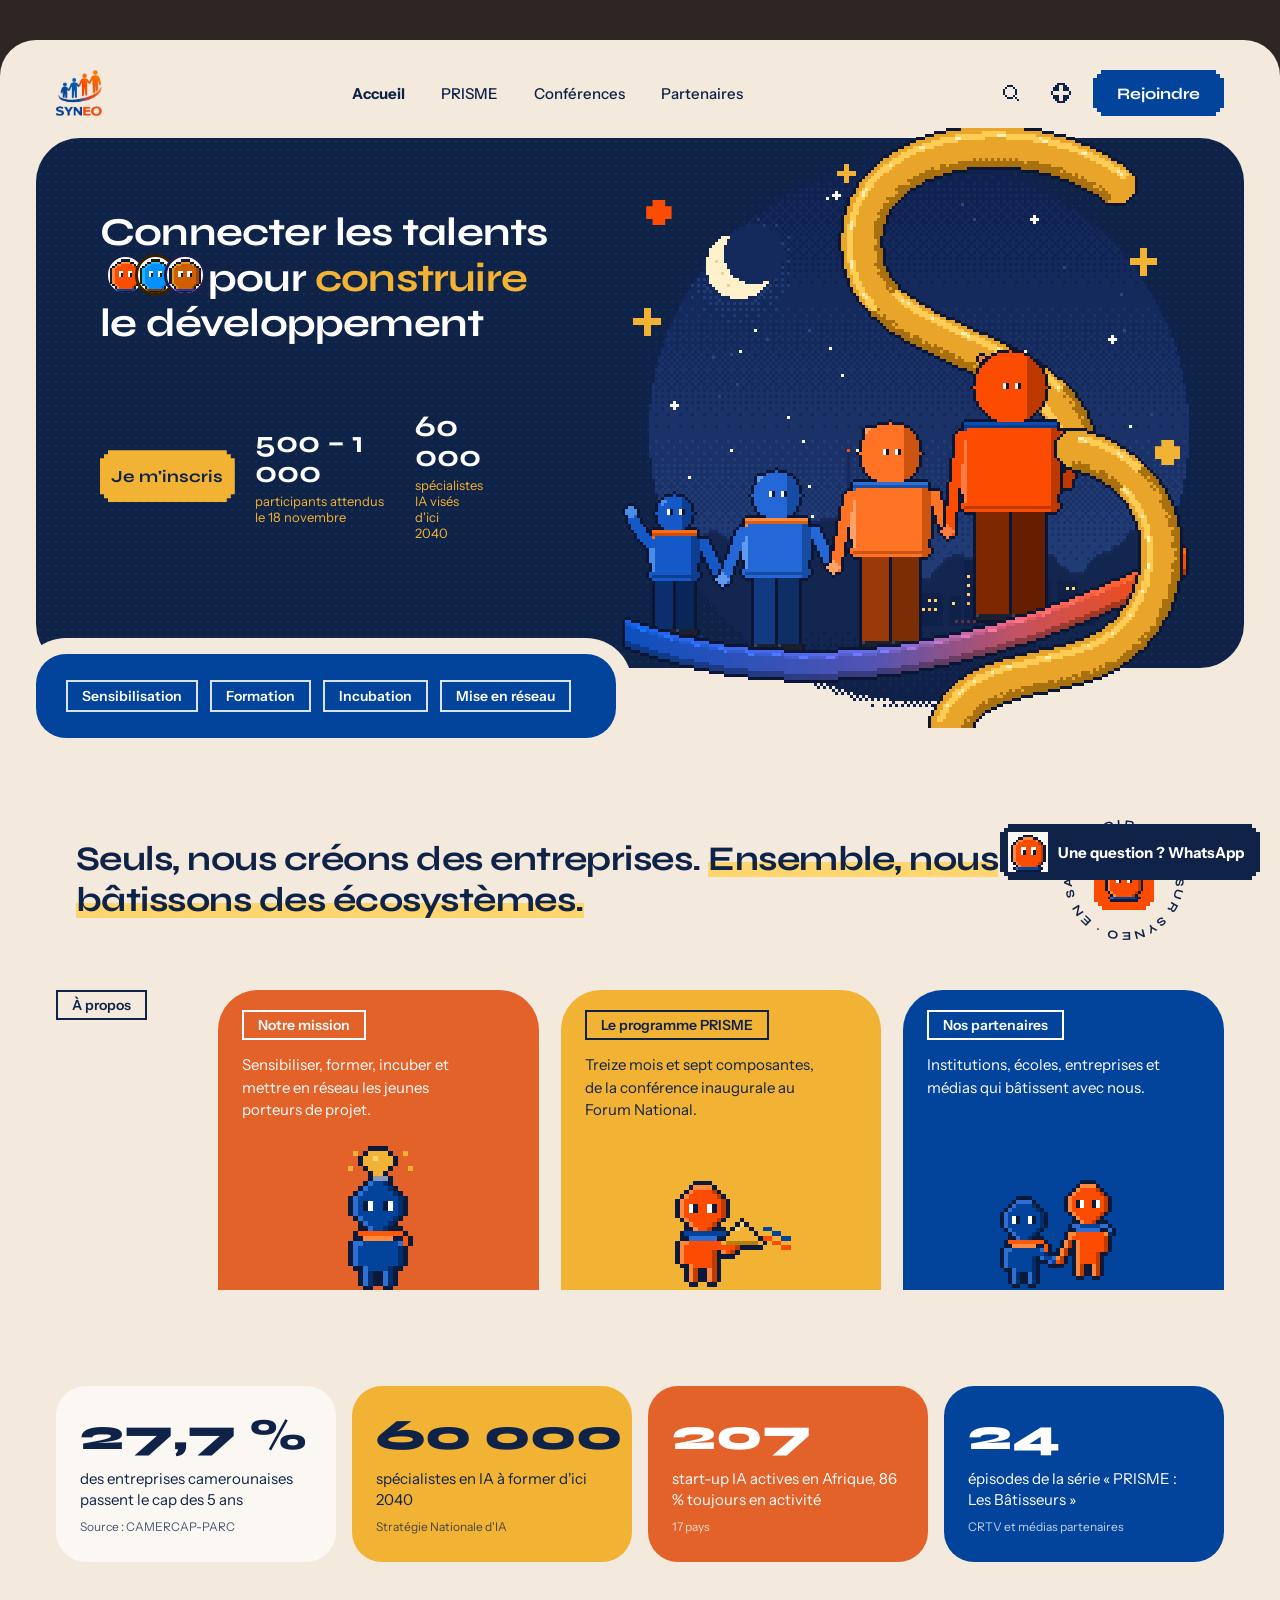
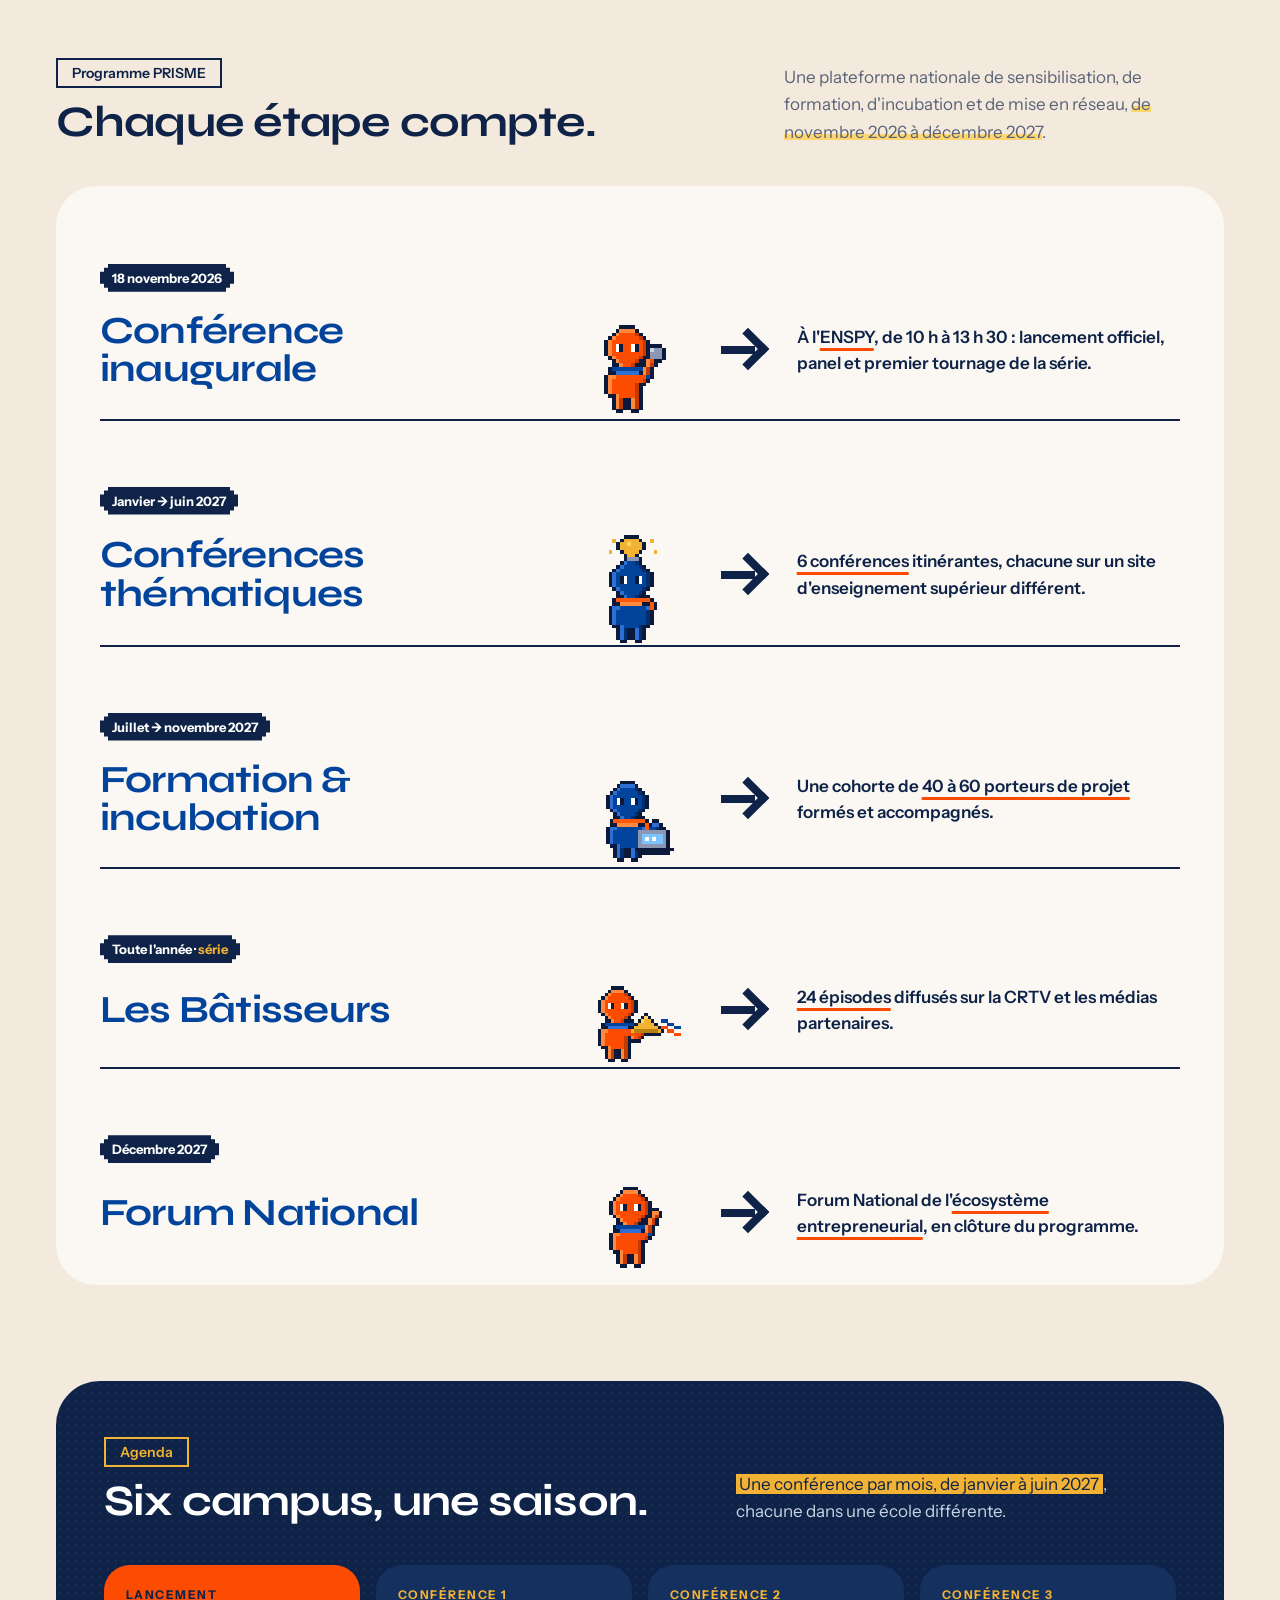
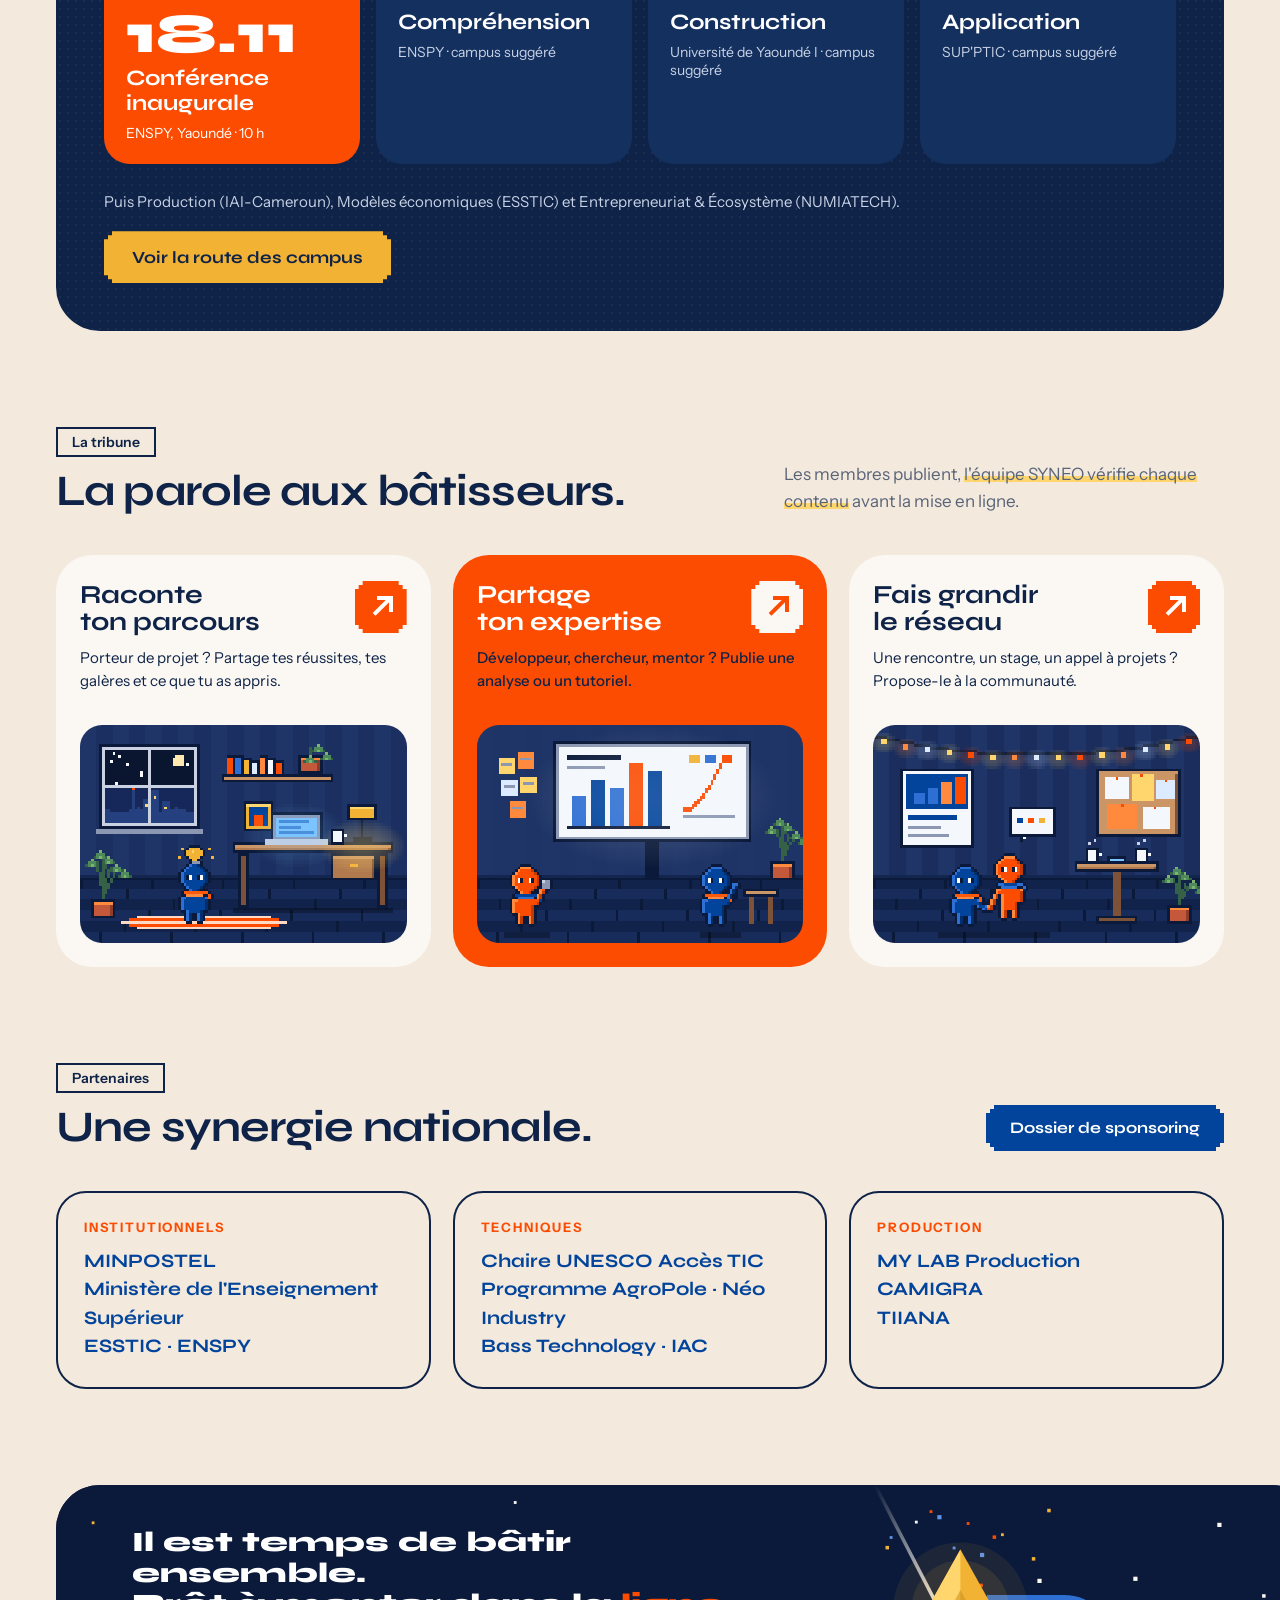
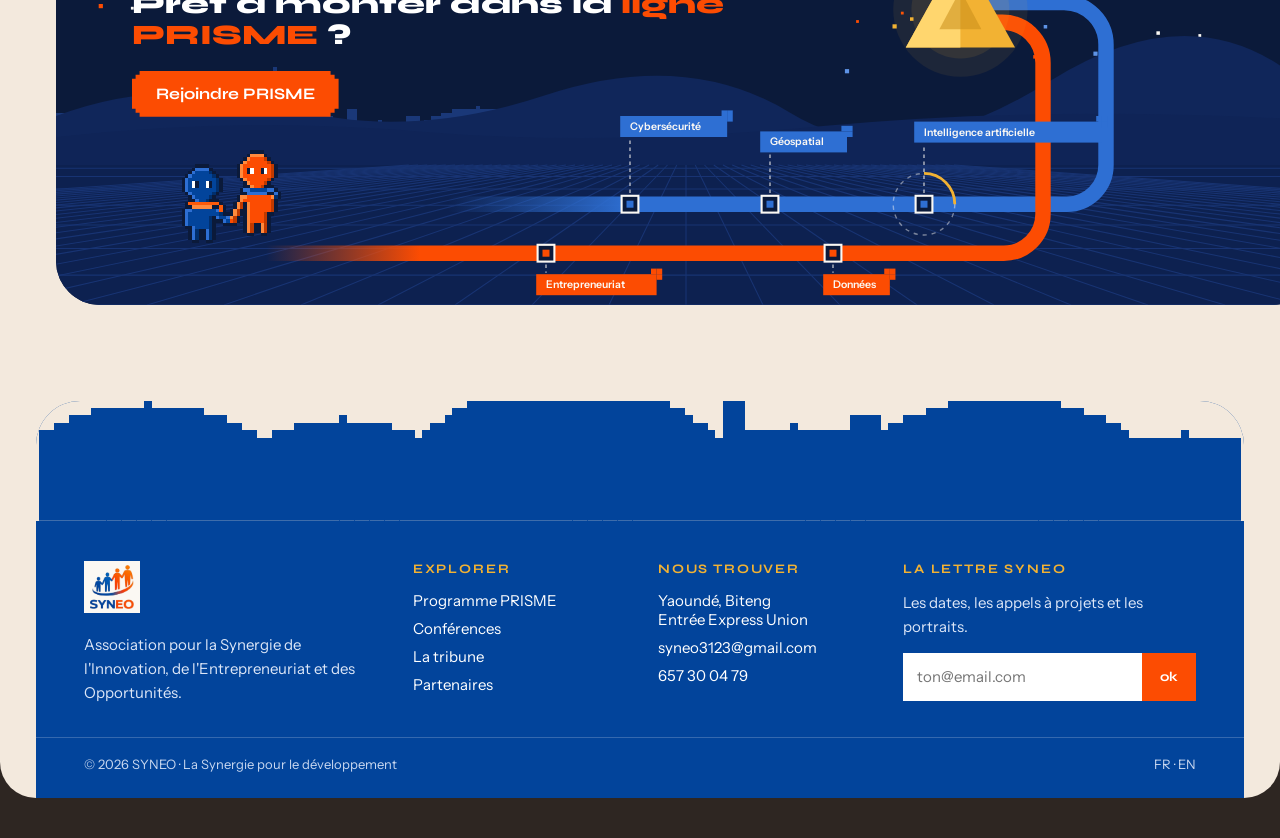
==== docs/design/maquette-accueil-v2.html @ a89114e4 "feat(design): maquette complète de l'accueil v2 (pixel art, blocs arrondis) Haut de page pixel animé" ====
<!doctype html>
<html lang="fr">
<head>
<meta charset="utf-8">
<meta name="viewport" content="width=device-width, initial-scale=1">
<title>SYNEO — Connecter les talents, construire le développement</title>
<link rel="icon" href="../../assets/img/mascotte/avatar.svg">
<link rel="stylesheet" href="https://fonts.googleapis.com/css2?family=Syne:wght@600;700;800&amp;family=Instrument+Sans:wght@400;500;600;700&amp;display=swap">
<style>
:root{--bg:#F3E9DD;--nuit:#0E2347;--bleu:#02449B;--orange:#FC4C02;--or:#F2B233;--creme:#FBF8F3;--gris:#5A6478;
  --px:polygon(0 8px,4px 8px,4px 4px,8px 4px,8px 0,calc(100% - 8px) 0,calc(100% - 8px) 4px,calc(100% - 4px) 4px,calc(100% - 4px) 8px,100% 8px,100% calc(100% - 8px),calc(100% - 4px) calc(100% - 8px),calc(100% - 4px) calc(100% - 4px),calc(100% - 8px) calc(100% - 4px),calc(100% - 8px) 100%,8px 100%,8px calc(100% - 4px),4px calc(100% - 4px),4px calc(100% - 8px),0 calc(100% - 8px))}
*{box-sizing:border-box}
body{margin:0;background:#2E2622;font-family:'Instrument Sans',system-ui,sans-serif;color:var(--nuit)}
img.px{image-rendering:pixelated;display:block}
.page{max-width:1360px;margin:40px auto;background:var(--bg);border-radius:36px;padding:26px 36px 0;overflow:hidden}
nav{display:flex;align-items:center;justify-content:space-between;padding:4px 20px 22px}
.brand img{height:46px;display:block}
nav ul{display:flex;gap:36px;list-style:none;margin:0;padding:0;font-size:15px;font-weight:500}
nav a{color:var(--nuit);text-decoration:none}
nav a[aria-current]{font-weight:700}
.tools{display:flex;align-items:center;gap:14px}
.ico{width:36px;height:36px;display:flex;align-items:center;justify-content:center;background:transparent;border:0;padding:0}
.btn{display:inline-flex;align-items:center;justify-content:center;gap:10px;white-space:nowrap;height:46px;padding:0 24px;font-family:Syne,sans-serif;font-weight:700;font-size:16px;text-decoration:none;clip-path:var(--px)}
.btn.dark{background:var(--bleu);color:#fff}
.btn.gold{background:var(--or);color:var(--nuit);height:52px;padding:0 28px;font-size:17px}

/* ---------- Haut de page ---------- */
.hero{position:relative;display:grid;grid-template-columns:1fr 1fr;min-height:600px}
.card{position:absolute;inset:0 0 70px 0;background:var(--nuit);border-radius:44px;overflow:hidden}
.card::after{content:"";position:absolute;inset:0;background-image:radial-gradient(rgba(255,255,255,.05) 1px,transparent 1px);background-size:8px 8px}
.copy{position:relative;padding:72px 0 0 64px;color:#fff;z-index:3}
h1{margin:0;font-family:Syne,sans-serif;font-weight:700;font-size:clamp(30px,3.1vw,44px);line-height:1.12;letter-spacing:-.02em}
h1 em{font-style:normal;color:var(--or)}
.chip{display:inline-flex;vertical-align:-.12em;margin:0 .12em}
.chip img{width:1.05em;height:1.05em;margin-right:-.3em;background:var(--creme);border:3px solid var(--nuit);border-radius:50%;image-rendering:pixelated}
.row{display:flex;align-items:center;gap:28px;margin-top:40px;flex-wrap:wrap}
.stat b{display:block;font-family:Syne,sans-serif;font-size:30px;font-weight:700;line-height:1}
.stat span{display:block;font-size:13px;color:var(--or);margin-top:6px;max-width:170px}

/* Scène pixel : 3 couches superposées, personnages animés */
.scene{position:relative;z-index:2;width:636px;max-width:110%;aspect-ratio:636/600;margin:-10px 0 0 -4%}
.scene > .layer,.scene > .group{position:absolute;inset:0;width:100%;height:100%;display:block}
.layer{image-rendering:pixelated}
.group{background:url(../../assets/img/hero-pixel/hp-groupe.png) 0 0/400% 100% no-repeat;image-rendering:pixelated;animation:walk 1.4s steps(4) infinite}
@keyframes walk{to{background-position:133.333% 0}}
.spark{position:absolute;width:4.4%;aspect-ratio:1;animation:blink 1.8s steps(2) infinite}
.spark::before,.spark::after{content:"";position:absolute;background:var(--or)}
.spark::before{left:37.5%;top:0;width:25%;height:100%}
.spark::after{top:37.5%;left:0;height:25%;width:100%}
@keyframes blink{50%{opacity:0;transform:scale(.6)}}
.coin{position:absolute;width:4%;aspect-ratio:1;background:var(--orange);clip-path:polygon(25% 0,75% 0,75% 25%,100% 25%,100% 75%,75% 75%,75% 100%,25% 100%,25% 75%,0 75%,0 25%,25% 25%);animation:bob 2.4s steps(3) infinite}
@keyframes bob{50%{transform:translateY(-10px)}}
.tags{position:absolute;left:0;bottom:0;width:48%;background:var(--bleu);border-radius:30px;padding:26px 30px;display:flex;flex-wrap:wrap;gap:12px;z-index:3;box-shadow:0 0 0 16px var(--bg)}
.tags span{border:2px solid rgba(255,255,255,.85);color:#fff;padding:5px 14px;font-size:14px;font-weight:600}

/* ---------- Mission ---------- */
.mission{display:grid;grid-template-columns:1fr 150px;align-items:center;gap:40px;padding:72px 40px 40px}
.mission h2{margin:0;font-family:Syne,sans-serif;font-weight:700;font-size:clamp(26px,2.7vw,38px);line-height:1.2;letter-spacing:-.015em}
.mission mark{background:linear-gradient(transparent 58%,#FFD66E 58% 92%,transparent 92%);color:inherit}
.badge{position:relative;width:140px;height:140px;display:block}
.badge svg{position:absolute;inset:0;animation:spin 18s linear infinite}
.badge img{position:absolute;inset:40px;width:60px;height:60px;background:var(--orange);padding:8px;clip-path:var(--px)}
@keyframes spin{to{transform:rotate(360deg)}}

/* ---------- Cartes ---------- */
.cards{display:grid;grid-template-columns:140px repeat(3,1fr);gap:22px;padding:0 20px;align-items:start}
.outline{display:inline-block;padding:4px 14px;font-size:14px;font-weight:600;border:2px solid currentColor}
.c{border-radius:40px 40px 0 0;height:210px;padding:20px 24px;position:relative;overflow:hidden;color:#fff;text-decoration:none;display:block}
.c.o{background:#E2622A}.c.g{background:var(--or);color:var(--nuit)}.c.b{background:var(--bleu)}
.c img{position:absolute;left:50%;bottom:-6px;height:150px;transform:translateX(-50%);transition:transform .25s steps(3)}
.c:hover img{transform:translate(-50%,-10px)}

@media (prefers-reduced-motion:reduce){.group,.spark,.coin,.badge svg{animation:none}}
@media (max-width:900px){
  .page{margin:0;border-radius:0;padding:16px 16px 0}
  nav ul,.tools .ico{display:none}
  .hero{grid-template-columns:1fr}
  .card{inset:0}
  .copy{padding:44px 26px 0}
  .scene{width:100%;max-width:100%;margin:10px 0 0}
  .tags{position:relative;width:100%;margin-top:16px;box-shadow:none}
  .mission{grid-template-columns:1fr;padding:48px 8px 24px}
  .cards{grid-template-columns:1fr}
}

/* ======== Sections v2 ======== */
.sec{padding:96px 20px 0}
.sec-head{display:flex;justify-content:space-between;align-items:flex-end;gap:32px;flex-wrap:wrap;margin-bottom:40px}
.sec-head h2{margin:12px 0 0;font-family:Syne,sans-serif;font-weight:700;font-size:clamp(30px,3.4vw,48px);line-height:1.05;letter-spacing:-.02em}
.sec-head p{max-width:440px;color:var(--gris);font-size:17px;line-height:1.6;margin:0}
.hl{background:linear-gradient(transparent 58%,#FFD66E 58% 92%,transparent 92%)}

/* Cartes « à propos » remplies */
.c p{position:relative;z-index:1;margin:14px 0 0;font-size:15px;line-height:1.5;max-width:240px}
.c{height:auto;min-height:300px;padding-bottom:150px}

/* Programme : liste dans un bloc blanc arrondi */
.prog-box{background:var(--creme);border-radius:40px;padding:12px 44px}
.row{position:relative;display:grid;grid-template-columns:minmax(0,1.15fr) 140px 56px minmax(0,1fr);align-items:center;gap:20px;padding:26px 0 30px;border-bottom:2px solid var(--nuit);text-decoration:none;color:inherit}
.row:last-child{border-bottom:0}
.row .tagp{grid-column:1/-1;justify-self:start;background:var(--nuit);color:#fff;font-size:13px;font-weight:700;padding:6px 12px;clip-path:var(--px)}
.row .tagp em{font-style:normal;color:var(--or)}
.row h3{margin:0;font-family:Syne,sans-serif;font-weight:700;font-size:clamp(26px,3vw,42px);line-height:1;letter-spacing:-.02em;color:var(--bleu)}
.row .mas{justify-self:center;align-self:end;margin-bottom:-32px;height:100px}
.arw{width:48px;height:40px;position:relative;transition:transform .2s steps(2)}
.arw::before{content:"";position:absolute;left:0;top:16px;width:34px;height:8px;background:var(--nuit)}
.arw::after{content:"";position:absolute;right:6px;top:4px;width:22px;height:22px;border-top:8px solid var(--nuit);border-right:8px solid var(--nuit);transform:rotate(45deg)}
.row:hover .arw{transform:translateX(8px)}
.row .desc{margin:0;font-weight:600;font-size:17px;line-height:1.55}
.row .desc u{text-decoration-color:var(--orange);text-decoration-thickness:3px;text-underline-offset:5px}

/* Agenda : bloc nuit arrondi, tuiles dates */
.agenda{background:var(--nuit);border-radius:44px;padding:56px 48px 48px;color:#fff;position:relative;overflow:hidden}
.agenda::after{content:"";position:absolute;inset:0;background-image:radial-gradient(rgba(255,255,255,.05) 1px,transparent 1px);background-size:8px 8px;pointer-events:none}
.agenda .sec-head p{color:#C9D3E6}
.agenda .hl{background:var(--or);color:var(--nuit);padding:0 .2em;-webkit-box-decoration-break:clone;box-decoration-break:clone}
.tiles{display:grid;grid-template-columns:repeat(4,minmax(0,1fr));gap:16px;position:relative;z-index:1}
.tile{background:#14305F;border-radius:26px;padding:22px;display:flex;flex-direction:column;gap:8px;text-decoration:none;color:#fff;transition:transform .2s steps(2)}
.tile:hover{transform:translateY(-6px)}
.tile.hot{background:var(--orange)}
.tile small{font-size:12px;font-weight:700;letter-spacing:.12em;text-transform:uppercase;color:var(--or)}
.tile.hot small{color:var(--nuit)}
.tile b{font-family:Syne,sans-serif;font-size:22px;line-height:1.15}
.tile span{font-size:14px;color:#C9D3E6}
.tile.hot span{color:#fff}
.tile .big{font-family:Syne,sans-serif;font-weight:800;font-size:56px;line-height:.85}
.agenda .more{position:relative;z-index:1;margin-top:28px;display:flex;justify-content:space-between;align-items:center;gap:20px;flex-wrap:wrap}
.agenda .more p{margin:0;color:#C9D3E6;font-size:15px}

/* Tribune */
.trib{display:grid;grid-template-columns:repeat(3,minmax(0,1fr));gap:22px}
.tc{border-radius:36px;padding:26px 24px 24px;display:flex;flex-direction:column;gap:12px;text-decoration:none;color:var(--nuit);background:var(--creme);transition:transform .2s steps(2)}
.tc:hover{transform:translateY(-6px)}
.tc.hot{background:var(--orange);color:#fff}
.tc .top{display:flex;justify-content:space-between;align-items:flex-start;gap:12px}
.tc h3{margin:0;font-family:Syne,sans-serif;font-weight:700;font-size:26px;line-height:1.05}
.tc p{margin:0;font-size:15px;line-height:1.5;min-height:66px}
.tc.hot p{color:var(--nuit);font-weight:500}
.go{flex-shrink:0;width:52px;height:52px;background:var(--orange);clip-path:var(--px);position:relative}
.tc.hot .go{background:var(--creme)}
.go::before{content:"";position:absolute;left:16px;top:24px;width:21px;height:4px;background:#fff;transform:rotate(-45deg)}
.go::after{content:"";position:absolute;left:22px;top:15px;width:12px;height:12px;border-top:4px solid #fff;border-right:4px solid #fff}
.tc.hot .go::before{background:var(--orange)}.tc.hot .go::after{border-color:var(--orange)}
.tc img{width:100%;aspect-ratio:3/2;object-fit:cover;border-radius:22px;image-rendering:pixelated}

/* Chiffres */
.stats{display:grid;grid-template-columns:repeat(4,minmax(0,1fr));gap:16px}
.st{border-radius:30px;padding:28px 24px;background:var(--creme)}
.st:nth-child(2){background:var(--or)}.st:nth-child(3){background:#E2622A;color:#fff}.st:nth-child(4){background:var(--bleu);color:#fff}
.st b{display:block;font-family:Syne,sans-serif;font-weight:800;font-size:clamp(34px,3.4vw,50px);line-height:1;white-space:nowrap}
.st span{display:block;margin-top:10px;font-size:15px;line-height:1.45}
.st small{display:block;margin-top:8px;font-size:12px;opacity:.75}

/* Partenaires */
.partners{display:grid;grid-template-columns:repeat(3,minmax(0,1fr));gap:22px}
.pt{border-radius:30px;border:2px solid var(--nuit);padding:26px}
.pt strong{display:block;font-size:13px;letter-spacing:.14em;text-transform:uppercase;color:var(--orange);margin-bottom:12px}
.pt span{display:block;font-family:Syne,sans-serif;font-weight:700;font-size:19px;line-height:1.5;color:var(--bleu)}

/* Ligne PRISME */
.ligne{position:relative;border-radius:44px;overflow:hidden;background:#0B1A3A;aspect-ratio:3/1;min-height:420px}
.ligne-svg{position:absolute;inset:0;width:100%;height:100%}
.ligne .txt{position:absolute;left:6%;top:10%;max-width:640px;color:#fff;z-index:2}
.ligne h2{margin:0 0 20px;font-family:Syne,sans-serif;font-weight:800;font-size:clamp(22px,2.2vw,32px);line-height:1.1}
.ligne h2 em{font-style:normal;color:var(--orange)}
.ligne .btn{background:var(--orange);color:#fff}
.ligne .duo{position:absolute;left:8.3%;bottom:13%;width:12%;z-index:2;image-rendering:pixelated}

/* Pied de page */
.foot{margin-top:96px;background:var(--bleu);color:#fff;border-radius:44px 44px 0 0;position:relative;overflow:hidden}
.foot .sky{display:block;width:100%;height:120px;object-fit:cover;object-position:bottom;background:var(--bg);image-rendering:pixelated}
.foot .cols{display:grid;grid-template-columns:1.4fr 1fr 1fr 1.4fr;gap:36px;padding:40px 48px 32px}
.foot h4{margin:0 0 14px;font-family:Syne,sans-serif;font-size:13px;letter-spacing:.14em;text-transform:uppercase;color:var(--or)}
.foot ul{list-style:none;margin:0;padding:0;display:flex;flex-direction:column;gap:9px;font-size:15px}
.foot a{color:#fff;text-decoration:none}
.foot p{margin:0;color:#DCE6F7;font-size:15px;line-height:1.6}
.nl{display:flex;margin-top:14px}
.nl input{flex:1;min-width:0;height:48px;border:0;padding:0 14px;font:inherit;font-size:15px}
.nl button{height:48px;border:0;background:var(--orange);color:#fff;font-family:Syne,sans-serif;font-weight:700;padding:0 18px;cursor:pointer}
.legal{border-top:1px solid rgba(255,255,255,.2);padding:18px 48px 26px;display:flex;justify-content:space-between;font-size:13px;color:#C9D8F0}
.wa{position:fixed;right:20px;bottom:20px;z-index:30;display:flex;align-items:center;gap:10px;background:var(--nuit);color:#fff;text-decoration:none;font-weight:700;font-size:15px;padding:8px 16px 8px 8px;clip-path:var(--px)}
.wa img{width:40px;height:40px;background:var(--creme);image-rendering:pixelated}

@media (max-width:1000px){
  .tiles,.stats{grid-template-columns:repeat(2,minmax(0,1fr))}
  .row{grid-template-columns:1fr 110px minmax(0,1fr)}.arw{display:none}
  .foot .cols{grid-template-columns:1fr 1fr}
}
@media (max-width:900px){
  .sec{padding:64px 0 0}
  .prog-box{padding:8px 22px}
  .row{grid-template-columns:1fr;gap:10px}.row .mas{display:none}
  .agenda{padding:40px 22px}
  .tiles,.trib,.partners,.stats{grid-template-columns:1fr}
  .ligne{aspect-ratio:auto;min-height:0;display:flex;flex-direction:column}
  .ligne .txt{position:relative;left:auto;top:auto;padding:40px 22px 8px}
  .ligne-svg{position:relative;height:330px;width:990px;max-width:none;align-self:flex-end}
  .ligne .duo{width:100px;left:16px;bottom:22px}
  .foot{border-radius:30px 30px 0 0}
  .foot .cols{grid-template-columns:1fr;padding:32px 22px}
  .legal{padding:16px 22px 80px;flex-direction:column;gap:6px}
  .wa span{display:none}.wa{padding:8px}
}
</style>
</head>
<body>
<div class="page">
  <nav>
    <a class="brand" href="#"><img src="../../assets/img/logo-syneo-transparent.png" alt="SYNEO"></a>
    <ul><li><a href="#" aria-current="page">Accueil</a></li><li><a href="#">PRISME</a></li><li><a href="maquette-conferences.html">Conférences</a></li><li><a href="#">Partenaires</a></li></ul>
    <div class="tools">
      <button class="ico" type="button" aria-label="Rechercher"><svg width="20" height="20" viewBox="0 0 10 10" shape-rendering="crispEdges" aria-hidden="true"><path d="M3 1h3v1h1v1h1v3h-1v1h-1v1h-3v-1h-1v-1h-1v-3h1v-1h1zM3 2v1h-1v3h1v1h3v-1h1v-3h-1v-1z M7 7h1v1h1v1h-1v-1h-1z" fill="#0E2347"/></svg></button>
      <button class="ico" type="button" aria-label="Changer de langue"><svg width="20" height="20" viewBox="0 0 10 10" shape-rendering="crispEdges" aria-hidden="true"><path d="M3 0h4v1h1v1h1v2h1v2h-1v2h-1v1h-1v1h-4v-1h-1v-1h-1v-2h-1v-2h1v-2h1v-1h1z" fill="#0E2347"/><path d="M4 1h2v8h-2zM1 4h8v2h-8z" fill="#F3E9DD"/></svg></button>
      <a class="btn dark" href="#">Rejoindre</a>
    </div>
  </nav>

  <section class="hero">
    <div class="card" aria-hidden="true"></div>
    <div class="copy">
      <h1>Connecter les talents<br><span class="chip" aria-hidden="true"><img src="../../assets/img/mascotte/avatar.svg" alt=""><img src="../../assets/img/mascotte/avatar.svg" alt="" style="filter:hue-rotate(185deg) saturate(1.4)"><img src="../../assets/img/mascotte/avatar.svg" alt="" style="filter:hue-rotate(20deg)"></span> pour <em>construire</em><br>le développement</h1>
      <div class="row">
        <a class="btn gold" href="#">Je m'inscris</a>
        <div class="stat"><b>500 – 1 000</b><span>participants attendus le 18 novembre</span></div>
        <div class="stat"><b>60 000</b><span>spécialistes IA visés d'ici 2040</span></div>
      </div>
    </div>
    <div class="scene" role="img" aria-label="En pixel art, les quatre personnages du logo SYNEO, du plus petit en bleu au plus grand en orange, se tiennent la main sur la courbe du logo ; un grand ruban doré en forme de S s'enroule autour d'eux et le plus petit fait signe de la main">
      <img class="layer" src="../../assets/img/hero-pixel/hp-fond.png" alt="">
      <span class="group"></span>
      <img class="layer" src="../../assets/img/hero-pixel/hp-avant.png" alt="">
      <span class="spark" style="left:8%;top:30%"></span>
      <span class="spark" style="left:86%;top:20%;animation-delay:.6s"></span>
      <span class="spark" style="left:40%;top:6%;animation-delay:1.1s;width:3%"></span>
      <span class="coin" style="left:10%;top:12%"></span>
      <span class="coin" style="left:90%;top:52%;animation-delay:.8s;background:#F2B233"></span>
    </div>
    <div class="tags"><span>Sensibilisation</span><span>Formation</span><span>Incubation</span><span>Mise en réseau</span></div>
  </section>

  <section class="mission">
    <h2>Seuls, nous créons des entreprises. <mark>Ensemble, nous bâtissons des écosystèmes.</mark></h2>
    <a class="badge" href="#" aria-label="En savoir plus sur SYNEO">
      <svg viewBox="0 0 140 140" aria-hidden="true"><defs><path id="circ" d="M 70 70 m -52 0 a 52 52 0 1 1 104 0 a 52 52 0 1 1 -104 0"/></defs>
        <text font-family="Syne" font-size="12" font-weight="700" letter-spacing="2.4" fill="#0E2347"><textPath href="#circ">EN SAVOIR PLUS · SUR SYNEO · EN SAVOIR PLUS ·</textPath></text></svg>
      <img src="../../assets/img/mascotte/avatar.svg" alt="" style="image-rendering:pixelated">
    </a>
  </section>

  <section class="cards">
    <div><span class="outline">À propos</span></div>
    <a class="c o" href="#"><span class="outline">Notre mission</span><p>Sensibiliser, former, incuber et mettre en réseau les jeunes porteurs de projet.</p><img class="px" src="../../assets/img/mascotte/syn-idee.svg" alt=""></a>
    <a class="c g" href="#programme"><span class="outline">Le programme PRISME</span><p>Treize mois et sept composantes, de la conférence inaugurale au Forum National.</p><img class="px" src="../../assets/img/mascotte/neo-prisme.svg" alt="" style="height:120px"></a>
    <a class="c b" href="#partenaires"><span class="outline">Nos partenaires</span><p>Institutions, écoles, entreprises et médias qui bâtissent avec nous.</p><img class="px" src="../../assets/img/mascotte/duo-main-dans-la-main.svg" alt="" style="height:120px"></a>
  </section>

  <!-- Chiffres -->
  <section class="sec">
    <div class="stats">
      <div class="st"><b>27,7 %</b><span>des entreprises camerounaises passent le cap des 5 ans</span><small>Source : CAMERCAP-PARC</small></div>
      <div class="st"><b>60 000</b><span>spécialistes en IA à former d'ici 2040</span><small>Stratégie Nationale d'IA</small></div>
      <div class="st"><b>207</b><span>start-up IA actives en Afrique, 86 % toujours en activité</span><small>17 pays</small></div>
      <div class="st"><b>24</b><span>épisodes de la série « PRISME : Les Bâtisseurs »</span><small>CRTV et médias partenaires</small></div>
    </div>
  </section>

  <!-- Programme PRISME -->
  <section class="sec" id="programme">
    <div class="sec-head">
      <div><span class="outline">Programme PRISME</span><h2>Chaque étape compte.</h2></div>
      <p>Une plateforme nationale de sensibilisation, de formation, d'incubation et de mise en réseau, <span class="hl">de novembre 2026 à décembre 2027</span>.</p>
    </div>
    <div class="prog-box">
      <a class="row" href="#"><span class="tagp">18 novembre 2026</span><h3>Conférence inaugurale</h3><img class="px mas" src="../../assets/img/mascotte/neo-micro.svg" alt=""><span class="arw" aria-hidden="true"></span><p class="desc">À l'<u>ENSPY</u>, de 10 h à 13 h 30 : lancement officiel, panel et premier tournage de la série.</p></a>
      <a class="row" href="maquette-conferences.html"><span class="tagp">Janvier → juin 2027</span><h3>Conférences thématiques</h3><img class="px mas" src="../../assets/img/mascotte/syn-idee.svg" alt="" style="height:112px"><span class="arw" aria-hidden="true"></span><p class="desc"><u>6 conférences</u> itinérantes, chacune sur un site d'enseignement supérieur différent.</p></a>
      <a class="row" href="#"><span class="tagp">Juillet → novembre 2027</span><h3>Formation &amp; incubation</h3><img class="px mas" src="../../assets/img/mascotte/syn-laptop.svg" alt="" style="height:92px"><span class="arw" aria-hidden="true"></span><p class="desc">Une cohorte de <u>40 à 60 porteurs de projet</u> formés et accompagnés.</p></a>
      <a class="row" href="#"><span class="tagp">Toute l'année · <em>série</em></span><h3>Les Bâtisseurs</h3><img class="px mas" src="../../assets/img/mascotte/neo-prisme.svg" alt="" style="height:86px"><span class="arw" aria-hidden="true"></span><p class="desc"><u>24 épisodes</u> diffusés sur la CRTV et les médias partenaires.</p></a>
      <a class="row" href="#"><span class="tagp">Décembre 2027</span><h3>Forum National</h3><img class="px mas" src="../../assets/img/mascotte/neo-salut.svg" alt="" style="height:92px"><span class="arw" aria-hidden="true"></span><p class="desc">Forum National de l'<u>écosystème entrepreneurial</u>, en clôture du programme.</p></a>
    </div>
  </section>

  <!-- Agenda -->
  <section class="sec">
    <div class="agenda">
      <div class="sec-head" style="position:relative;z-index:1">
        <div><span class="outline" style="color:#F2B233">Agenda</span><h2>Six campus, une saison.</h2></div>
        <p><span class="hl">Une conférence par mois, de janvier à juin 2027</span>, chacune dans une école différente.</p>
      </div>
      <div class="tiles">
        <a class="tile hot" href="#"><small>Lancement</small><span class="big">18.11</span><b>Conférence inaugurale</b><span>ENSPY, Yaoundé · 10 h</span></a>
        <a class="tile" href="maquette-conferences.html"><small>Conférence 1</small><b>Compréhension</b><span>ENSPY · campus suggéré</span></a>
        <a class="tile" href="maquette-conferences.html"><small>Conférence 2</small><b>Construction</b><span>Université de Yaoundé I · campus suggéré</span></a>
        <a class="tile" href="maquette-conferences.html"><small>Conférence 3</small><b>Application</b><span>SUP'PTIC · campus suggéré</span></a>
      </div>
      <div class="more"><p>Puis Production (IAI-Cameroun), Modèles économiques (ESSTIC) et Entrepreneuriat &amp; Écosystème (NUMIATECH).</p><a class="btn gold" href="maquette-conferences.html">Voir la route des campus</a></div>
    </div>
  </section>

  <!-- Tribune -->
  <section class="sec" id="tribune">
    <div class="sec-head">
      <div><span class="outline">La tribune</span><h2>La parole aux bâtisseurs.</h2></div>
      <p>Les membres publient, <span class="hl">l'équipe SYNEO vérifie chaque contenu</span> avant la mise en ligne.</p>
    </div>
    <div class="trib">
      <a class="tc" href="#"><div class="top"><h3>Raconte<br>ton parcours</h3><span class="go" aria-hidden="true"></span></div><p>Porteur de projet ? Partage tes réussites, tes galères et ce que tu as appris.</p><img src="../../assets/img/scenes/tribune-parcours.png" alt="Syn dans son bureau, la nuit, avec vue sur Yaoundé"></a>
      <a class="tc hot" href="#"><div class="top"><h3>Partage<br>ton expertise</h3><span class="go" aria-hidden="true"></span></div><p>Développeur, chercheur, mentor ? Publie une analyse ou un tutoriel.</p><img src="../../assets/img/scenes/tribune-expertise.png" alt="Néo présente des graphiques, Syn lève la main"></a>
      <a class="tc" href="#"><div class="top"><h3>Fais grandir<br>le réseau</h3><span class="go" aria-hidden="true"></span></div><p>Une rencontre, un stage, un appel à projets ? Propose-le à la communauté.</p><img src="../../assets/img/scenes/tribune-reseau.png" alt="Syn et Néo dans un espace de rencontre"></a>
    </div>
  </section>

  <!-- Partenaires -->
  <section class="sec" id="partenaires">
    <div class="sec-head">
      <div><span class="outline">Partenaires</span><h2>Une synergie nationale.</h2></div>
      <a class="btn dark" href="#">Dossier de sponsoring</a>
    </div>
    <div class="partners">
      <div class="pt"><strong>Institutionnels</strong><span>MINPOSTEL<br>Ministère de l'Enseignement Supérieur<br>ESSTIC · ENSPY</span></div>
      <div class="pt"><strong>Techniques</strong><span>Chaire UNESCO Accès TIC<br>Programme AgroPole · Néo Industry<br>Bass Technology · IAC</span></div>
      <div class="pt"><strong>Production</strong><span>MY LAB Production<br>CAMIGRA<br>TIIANA</span></div>
    </div>
  </section>

  <!-- Ligne PRISME -->
  <section class="sec">
    <div class="ligne">
      <svg viewBox="0 0 1800 600" preserveAspectRatio="xMidYMid slice" class="ligne-svg" xmlns="http://www.w3.org/2000/svg" role="img" aria-label="La ligne PRISME : le prisme doré sépare la lumière en deux cordes, bleue et orange, dont les stations sont les filières du programme ; Syn et Néo attendent au départ, devant Yaoundé"><rect width="1800" height="400" fill="#0B1A3A"/><rect x="1301" y="53" width="4" height="4" fill="#FC4C02"/><rect x="1127" y="263" width="6" height="6" fill="#5E93E6"/><rect x="1320" y="97" width="6" height="6" fill="#5E93E6"/><rect x="51" y="52" width="4" height="4" fill="#F2B233"/><rect x="107" y="174" width="4" height="4" fill="#FBF8F3"/><rect x="1482" y="238" width="6" height="6" fill="#5E93E6"/><rect x="1660" y="247" width="4" height="4" fill="#FBF8F3"/><rect x="1396" y="243" width="5" height="5" fill="#FC4C02"/><rect x="1195" y="199" width="6" height="6" fill="#F2B233"/><rect x="1416" y="34" width="5" height="5" fill="#F2B233"/><rect x="1394" y="103" width="5" height="5" fill="#F2B233"/><rect x="1191" y="73" width="4" height="4" fill="#5E93E6"/><rect x="1723" y="156" width="5" height="5" fill="#FBF8F3"/><rect x="1768" y="267" width="4" height="4" fill="#FBF8F3"/><rect x="1659" y="54" width="6" height="6" fill="#FBF8F3"/><rect x="61" y="170" width="6" height="6" fill="#FC4C02"/><rect x="1259" y="43" width="6" height="6" fill="#5E93E6"/><rect x="1220" y="189" width="5" height="5" fill="#F2B233"/><rect x="654" y="23" width="4" height="4" fill="#FBF8F3"/><rect x="1248" y="36" width="4" height="4" fill="#FC4C02"/><rect x="1338" y="72" width="5" height="5" fill="#FC4C02"/><rect x="1319" y="141" width="5" height="5" fill="#FC4C02"/><rect x="1143" y="193" width="4" height="4" fill="#FC4C02"/><rect x="1207" y="181" width="4" height="4" fill="#FC4C02"/><rect x="1281" y="88" width="4" height="4" fill="#5E93E6"/><rect x="1304" y="190" width="6" height="6" fill="#FBF8F3"/><rect x="1411" y="200" width="5" height="5" fill="#5E93E6"/><rect x="1227" y="51" width="4" height="4" fill="#FBF8F3"/><rect x="1572" y="209" width="5" height="5" fill="#FBF8F3"/><rect x="1632" y="213" width="4" height="4" fill="#FBF8F3"/><rect x="1185" y="87" width="5" height="5" fill="#F2B233"/><rect x="1350" y="69" width="4" height="4" fill="#F2B233"/><rect x="1402" y="134" width="6" height="6" fill="#FBF8F3"/><rect x="1539" y="131" width="6" height="6" fill="#FBF8F3"/><image href="../../assets/img/mascotte/yaounde-nuit.svg" x="-40" y="250" width="800" height="150" style="image-rendering:pixelated"/><path d="M0 400 L0 330 Q 160 270 330 318 T 700 300 T 1050 326 T 1420 280 T 1800 300 L1800 400 Z" fill="#10265A"/><path d="M0 400 L0 360 Q 260 330 520 352 T 1100 344 T 1800 336 L1800 400 Z" fill="#0F2457"/><rect y="400" width="1800" height="200" fill="#0D2150"/><g stroke="#1D3C82" stroke-width="1.5" opacity=".7"><line x1="504.0" y1="400" x2="-2400" y2="600"/><line x1="517.2" y1="400" x2="-2290" y2="600"/><line x1="530.4" y1="400" x2="-2180" y2="600"/><line x1="543.6" y1="400" x2="-2070" y2="600"/><line x1="556.8" y1="400" x2="-1960" y2="600"/><line x1="570.0" y1="400" x2="-1850" y2="600"/><line x1="583.2" y1="400" x2="-1740" y2="600"/><line x1="596.4" y1="400" x2="-1630" y2="600"/><line x1="609.6" y1="400" x2="-1520" y2="600"/><line x1="622.8" y1="400" x2="-1410" y2="600"/><line x1="636.0" y1="400" x2="-1300" y2="600"/><line x1="649.2" y1="400" x2="-1190" y2="600"/><line x1="662.4" y1="400" x2="-1080" y2="600"/><line x1="675.6" y1="400" x2="-970" y2="600"/><line x1="688.8" y1="400" x2="-860" y2="600"/><line x1="702.0" y1="400" x2="-750" y2="600"/><line x1="715.2" y1="400" x2="-640" y2="600"/><line x1="728.4" y1="400" x2="-530" y2="600"/><line x1="741.6" y1="400" x2="-420" y2="600"/><line x1="754.8" y1="400" x2="-310" y2="600"/><line x1="768.0" y1="400" x2="-200" y2="600"/><line x1="781.2" y1="400" x2="-90" y2="600"/><line x1="794.4" y1="400" x2="20" y2="600"/><line x1="807.6" y1="400" x2="130" y2="600"/><line x1="820.8" y1="400" x2="240" y2="600"/><line x1="834.0" y1="400" x2="350" y2="600"/><line x1="847.2" y1="400" x2="460" y2="600"/><line x1="860.4" y1="400" x2="570" y2="600"/><line x1="873.6" y1="400" x2="680" y2="600"/><line x1="886.8" y1="400" x2="790" y2="600"/><line x1="900.0" y1="400" x2="900" y2="600"/><line x1="913.2" y1="400" x2="1010" y2="600"/><line x1="926.4" y1="400" x2="1120" y2="600"/><line x1="939.6" y1="400" x2="1230" y2="600"/><line x1="952.8" y1="400" x2="1340" y2="600"/><line x1="966.0" y1="400" x2="1450" y2="600"/><line x1="979.2" y1="400" x2="1560" y2="600"/><line x1="992.4" y1="400" x2="1670" y2="600"/><line x1="1005.6" y1="400" x2="1780" y2="600"/><line x1="1018.8" y1="400" x2="1890" y2="600"/><line x1="1032.0" y1="400" x2="2000" y2="600"/><line x1="1045.2" y1="400" x2="2110" y2="600"/><line x1="1058.4" y1="400" x2="2220" y2="600"/><line x1="1071.6" y1="400" x2="2330" y2="600"/><line x1="1084.8" y1="400" x2="2440" y2="600"/><line x1="1098.0" y1="400" x2="2550" y2="600"/><line x1="1111.2" y1="400" x2="2660" y2="600"/><line x1="1124.4" y1="400" x2="2770" y2="600"/><line x1="1137.6" y1="400" x2="2880" y2="600"/><line x1="1150.8" y1="400" x2="2990" y2="600"/><line x1="1164.0" y1="400" x2="3100" y2="600"/><line x1="1177.2" y1="400" x2="3210" y2="600"/><line x1="1190.4" y1="400" x2="3320" y2="600"/><line x1="1203.6" y1="400" x2="3430" y2="600"/><line x1="1216.8" y1="400" x2="3540" y2="600"/><line x1="1230.0" y1="400" x2="3650" y2="600"/><line x1="1243.2" y1="400" x2="3760" y2="600"/><line x1="1256.4" y1="400" x2="3870" y2="600"/><line x1="1269.6" y1="400" x2="3980" y2="600"/><line x1="1282.8" y1="400" x2="4090" y2="600"/><line x1="0" y1="404.7" x2="1800" y2="404.7"/><line x1="0" y1="416.5" x2="1800" y2="416.5"/><line x1="0" y1="434.2" x2="1800" y2="434.2"/><line x1="0" y1="457.4" x2="1800" y2="457.4"/><line x1="0" y1="485.8" x2="1800" y2="485.8"/><line x1="0" y1="519.2" x2="1800" y2="519.2"/><line x1="0" y1="557.3" x2="1800" y2="557.3"/><line x1="0" y1="600.0" x2="1800" y2="600.0"/></g>
    <defs>
      <linearGradient id="fb" gradientUnits="userSpaceOnUse" x1="560" y1="0" x2="820" y2="0"><stop offset="0" stop-color="#2E6FD3" stop-opacity="0"/><stop offset="1" stop-color="#2E6FD3"/></linearGradient>
      <linearGradient id="fo" gradientUnits="userSpaceOnUse" x1="300" y1="0" x2="520" y2="0"><stop offset="0" stop-color="#FC4C02" stop-opacity="0"/><stop offset="1" stop-color="#FC4C02"/></linearGradient>
      <linearGradient id="beam" x1="0" y1="0" x2="1" y2="1"><stop offset="0" stop-color="#FBF8F3" stop-opacity="0"/><stop offset="1" stop-color="#FBF8F3"/></linearGradient>
    </defs>
    <!-- lumière qui entre dans le prisme -->
    <path d="M 1170 0 L 1262 178" stroke="url(#beam)" stroke-width="5" fill="none"/>
    <!-- corde bleue : sort du prisme, descend, file vers la gauche -->
    <path d="M 1330 168 H 1440 A 60 60 0 0 1 1500 228 V 400 A 56 56 0 0 1 1444 456 H 560" stroke="url(#fb)" stroke-width="22" fill="none"/>
    <!-- corde orange : passe par-dessus la bleue -->
    <path d="M 1334 196 H 1352 A 58 58 0 0 1 1410 254 V 470 A 56 56 0 0 1 1354 526 H 300" stroke="url(#fo)" stroke-width="22" fill="none"/>
    <g>
      <circle cx="1292" cy="178" r="96" fill="#F2B233" opacity=".08"/>
      <circle cx="1292" cy="178" r="70" fill="#F2B233" opacity=".1"/>
      <polygon points="1292,92 1214,232 1370,232" fill="#F2B233"/>
      <polygon points="1292,92 1214,232 1292,232" fill="#FFD66E"/>
      <polygon points="1292,150 1262,206 1322,206" fill="#C98E1B" opacity=".55"/>
    </g><circle cx="1240" cy="456" r="44" fill="none" stroke="#FBF8F3" stroke-width="2" stroke-dasharray="6 7" opacity=".45"/><path d="M 1240 412 A 44 44 0 0 1 1284 456" fill="none" stroke="#F2B233" stroke-width="4"/>
    <line x1="1240" y1="440.0" x2="1240" y2="370" stroke="#FBF8F3" stroke-width="2" stroke-dasharray="5 5" opacity=".7"/>
    <rect x="1228.0" y="444.0" width="24" height="24" fill="#0B1A3A" stroke="#FBF8F3" stroke-width="3"/>
    <rect x="1235.0" y="451.0" width="10" height="10" fill="#2E6FD3"/>
    <g transform="translate(1226,338)">
      <rect width="268.0" height="30" fill="#2E6FD3"/>
      <rect x="268.0" y="0" width="8" height="8" fill="#2E6FD3"/>
      <rect x="268.0" y="-8" width="8" height="8" fill="#2E6FD3"/>
      <rect x="260.0" y="-8" width="8" height="8" fill="#2E6FD3"/>
      <text x="14" y="20" fill="#FBF8F3" font-family="Instrument Sans" font-weight="600" font-size="15">Intelligence artificielle</text>
    </g>
    <line x1="1020" y1="440.0" x2="1020" y2="384" stroke="#FBF8F3" stroke-width="2" stroke-dasharray="5 5" opacity=".7"/>
    <rect x="1008.0" y="444.0" width="24" height="24" fill="#0B1A3A" stroke="#FBF8F3" stroke-width="3"/>
    <rect x="1015.0" y="451.0" width="10" height="10" fill="#2E6FD3"/>
    <g transform="translate(1006,352)">
      <rect width="124.0" height="30" fill="#2E6FD3"/>
      <rect x="124.0" y="0" width="8" height="8" fill="#2E6FD3"/>
      <rect x="124.0" y="-8" width="8" height="8" fill="#2E6FD3"/>
      <rect x="116.0" y="-8" width="8" height="8" fill="#2E6FD3"/>
      <text x="14" y="20" fill="#FBF8F3" font-family="Instrument Sans" font-weight="600" font-size="15">Géospatial</text>
    </g>
    <line x1="820" y1="440.0" x2="820" y2="362" stroke="#FBF8F3" stroke-width="2" stroke-dasharray="5 5" opacity=".7"/>
    <rect x="808.0" y="444.0" width="24" height="24" fill="#0B1A3A" stroke="#FBF8F3" stroke-width="3"/>
    <rect x="815.0" y="451.0" width="10" height="10" fill="#2E6FD3"/>
    <g transform="translate(806,330)">
      <rect width="152.8" height="30" fill="#2E6FD3"/>
      <rect x="152.8" y="0" width="8" height="8" fill="#2E6FD3"/>
      <rect x="152.8" y="-8" width="8" height="8" fill="#2E6FD3"/>
      <rect x="144.8" y="-8" width="8" height="8" fill="#2E6FD3"/>
      <text x="14" y="20" fill="#FBF8F3" font-family="Instrument Sans" font-weight="600" font-size="15">Cybersécurité</text>
    </g>
    <line x1="1110" y1="542.0" x2="1110" y2="554" stroke="#FBF8F3" stroke-width="2" stroke-dasharray="5 5" opacity=".7"/>
    <rect x="1098.0" y="514.0" width="24" height="24" fill="#0B1A3A" stroke="#FBF8F3" stroke-width="3"/>
    <rect x="1105.0" y="521.0" width="10" height="10" fill="#FC4C02"/>
    <g transform="translate(1096,556)">
      <rect width="95.2" height="30" fill="#FC4C02"/>
      <rect x="95.2" y="0" width="8" height="8" fill="#FC4C02"/>
      <rect x="95.2" y="-8" width="8" height="8" fill="#FC4C02"/>
      <rect x="87.2" y="-8" width="8" height="8" fill="#FC4C02"/>
      <text x="14" y="20" fill="#FBF8F3" font-family="Instrument Sans" font-weight="600" font-size="15">Données</text>
    </g>
    <line x1="700" y1="542.0" x2="700" y2="554" stroke="#FBF8F3" stroke-width="2" stroke-dasharray="5 5" opacity=".7"/>
    <rect x="688.0" y="514.0" width="24" height="24" fill="#0B1A3A" stroke="#FBF8F3" stroke-width="3"/>
    <rect x="695.0" y="521.0" width="10" height="10" fill="#FC4C02"/>
    <g transform="translate(686,556)">
      <rect width="172.0" height="30" fill="#FC4C02"/>
      <rect x="172.0" y="0" width="8" height="8" fill="#FC4C02"/>
      <rect x="172.0" y="-8" width="8" height="8" fill="#FC4C02"/>
      <rect x="164.0" y="-8" width="8" height="8" fill="#FC4C02"/>
      <text x="14" y="20" fill="#FBF8F3" font-family="Instrument Sans" font-weight="600" font-size="15">Entrepreneuriat</text>
    </g></svg>
      <div class="txt"><h2>Il est temps de bâtir ensemble.<br>Prêt à monter dans la <em>ligne PRISME</em> ?</h2><a class="btn" href="#">Rejoindre PRISME</a></div>
      <img class="duo" src="../../assets/img/mascotte/duo-main-dans-la-main.svg" alt="">
    </div>
  </section>

  <footer class="foot">
    <img class="sky" src="../../assets/img/mascotte/yaounde-bleu.svg" alt="">
    <div class="cols">
      <div><img src="../../assets/img/logo-syneo-transparent.png" alt="SYNEO" style="height:52px;background:var(--creme);padding:4px 6px"><p style="margin-top:16px">Association pour la Synergie de l'Innovation, de l'Entrepreneuriat et des Opportunités.</p></div>
      <div><h4>Explorer</h4><ul><li><a href="#programme">Programme PRISME</a></li><li><a href="maquette-conferences.html">Conférences</a></li><li><a href="#tribune">La tribune</a></li><li><a href="#partenaires">Partenaires</a></li></ul></div>
      <div><h4>Nous trouver</h4><ul><li>Yaoundé, Biteng<br>Entrée Express Union</li><li><a href="mailto:syneo3123@gmail.com">syneo3123@gmail.com</a></li><li>657 30 04 79</li></ul></div>
      <div><h4>La lettre SYNEO</h4><p>Les dates, les appels à projets et les portraits.</p><form class="nl" onsubmit="return false"><label for="nlm" style="position:absolute;left:-999px">Adresse e-mail</label><input id="nlm" type="email" placeholder="ton@email.com"><button type="submit">ok</button></form></div>
    </div>
    <div class="legal"><span>© 2026 SYNEO · La Synergie pour le développement</span><span>FR · EN</span></div>
  </footer>
</div>
<a class="wa" href="#" aria-label="Écrire à SYNEO sur WhatsApp"><img src="../../assets/img/mascotte/avatar.svg" alt=""><span>Une question ? WhatsApp</span></a>
</body>
</html>
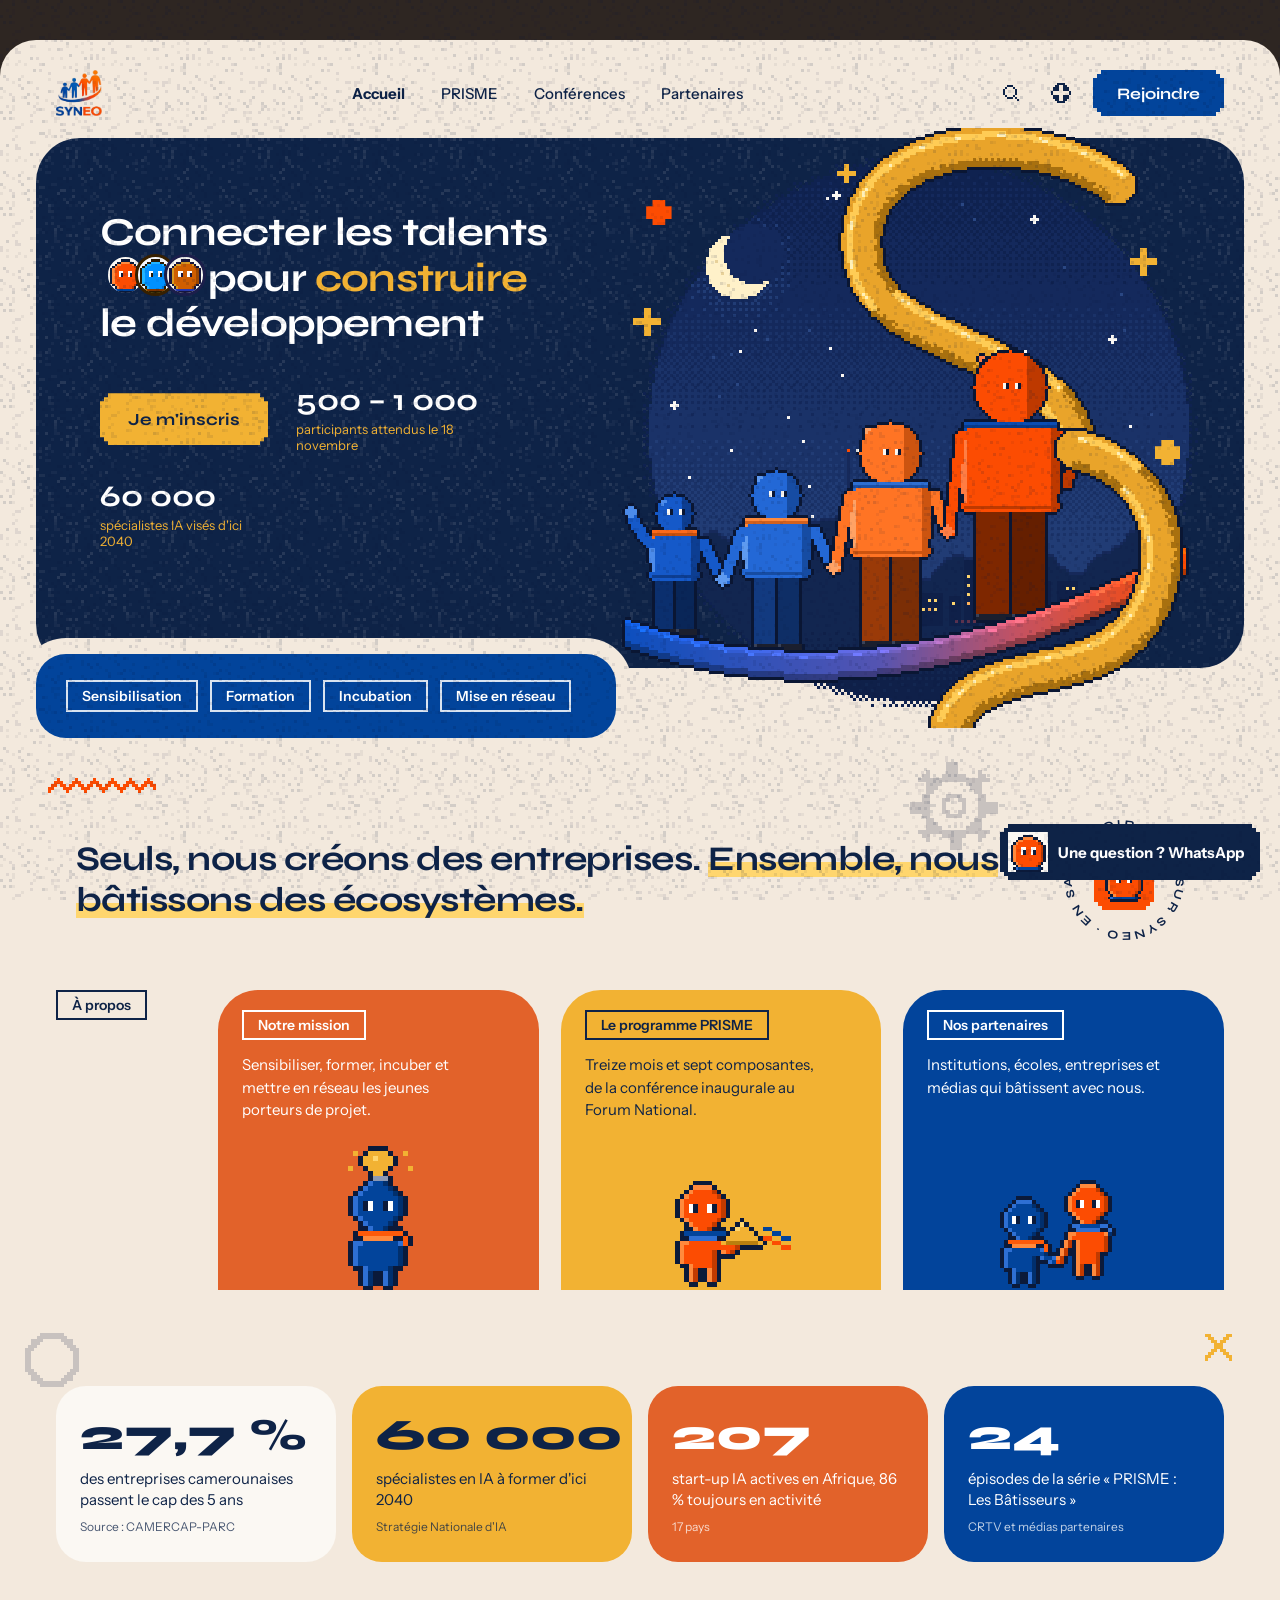
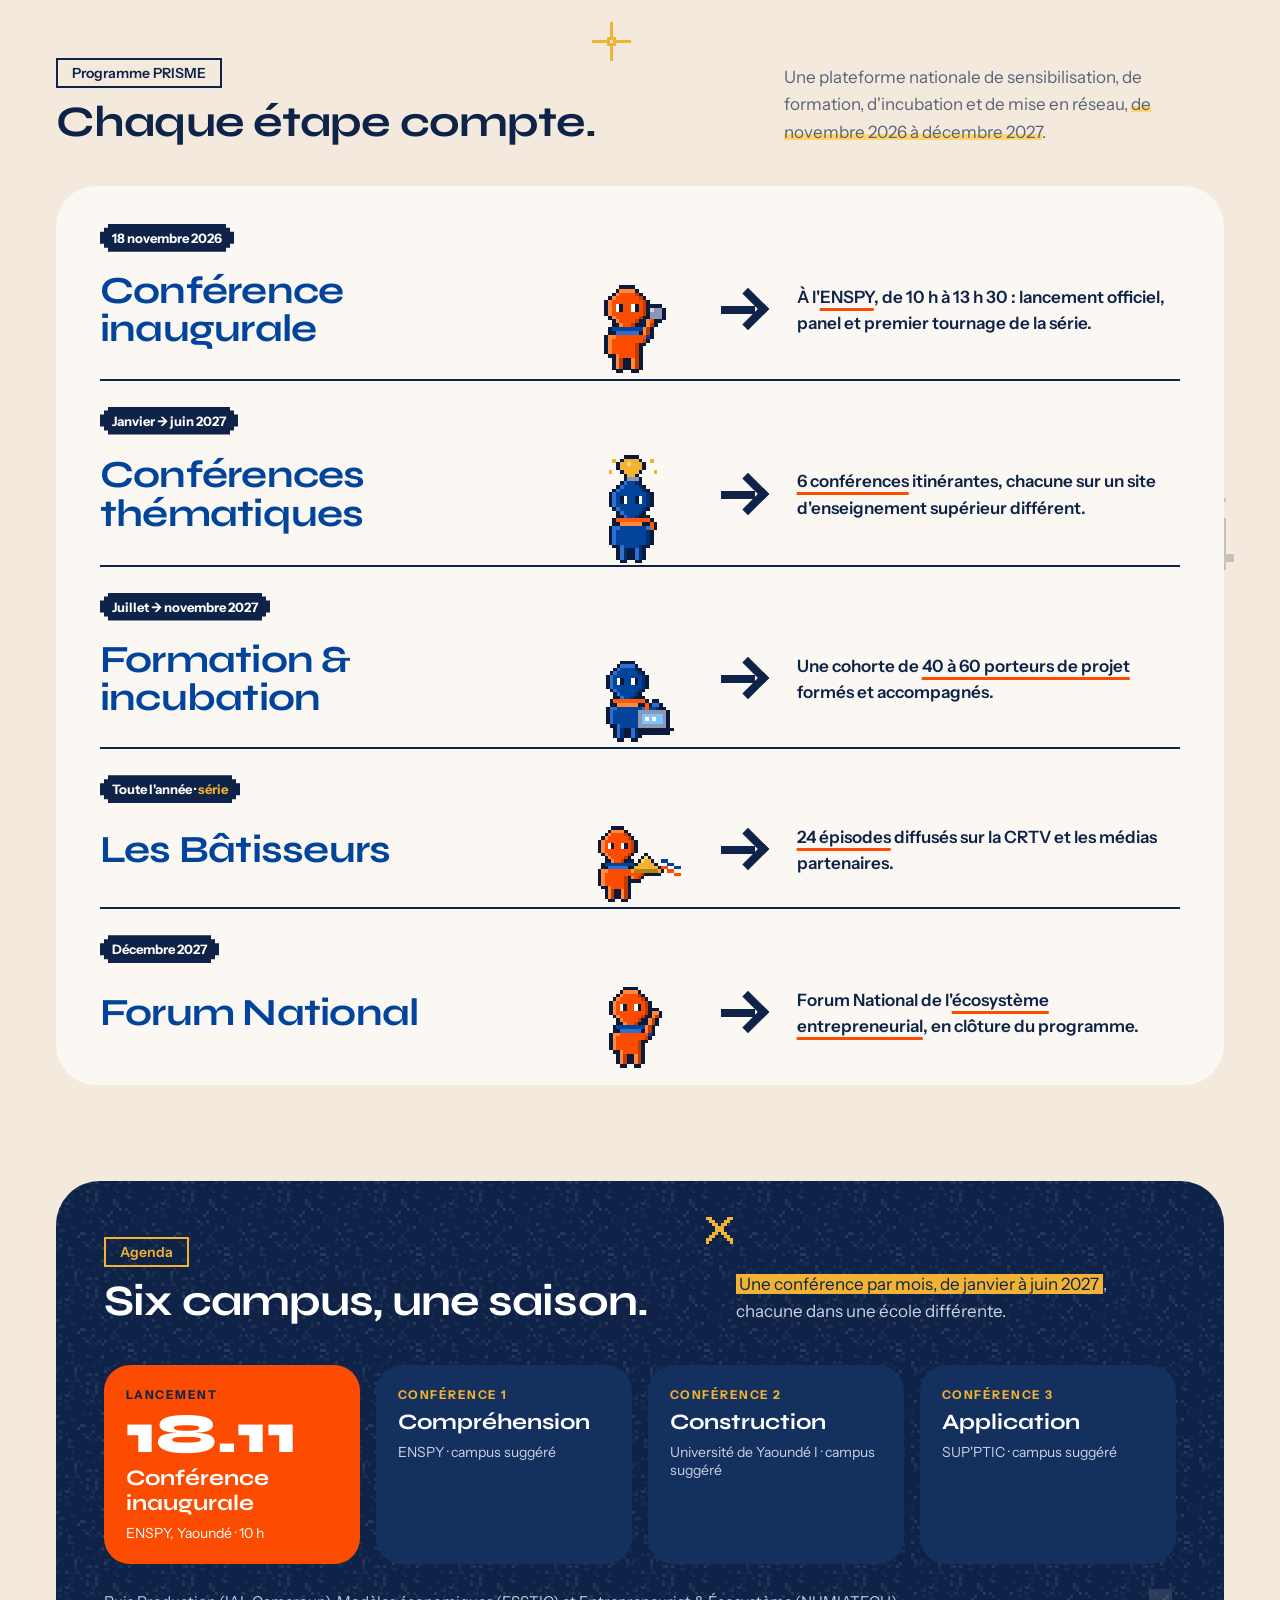
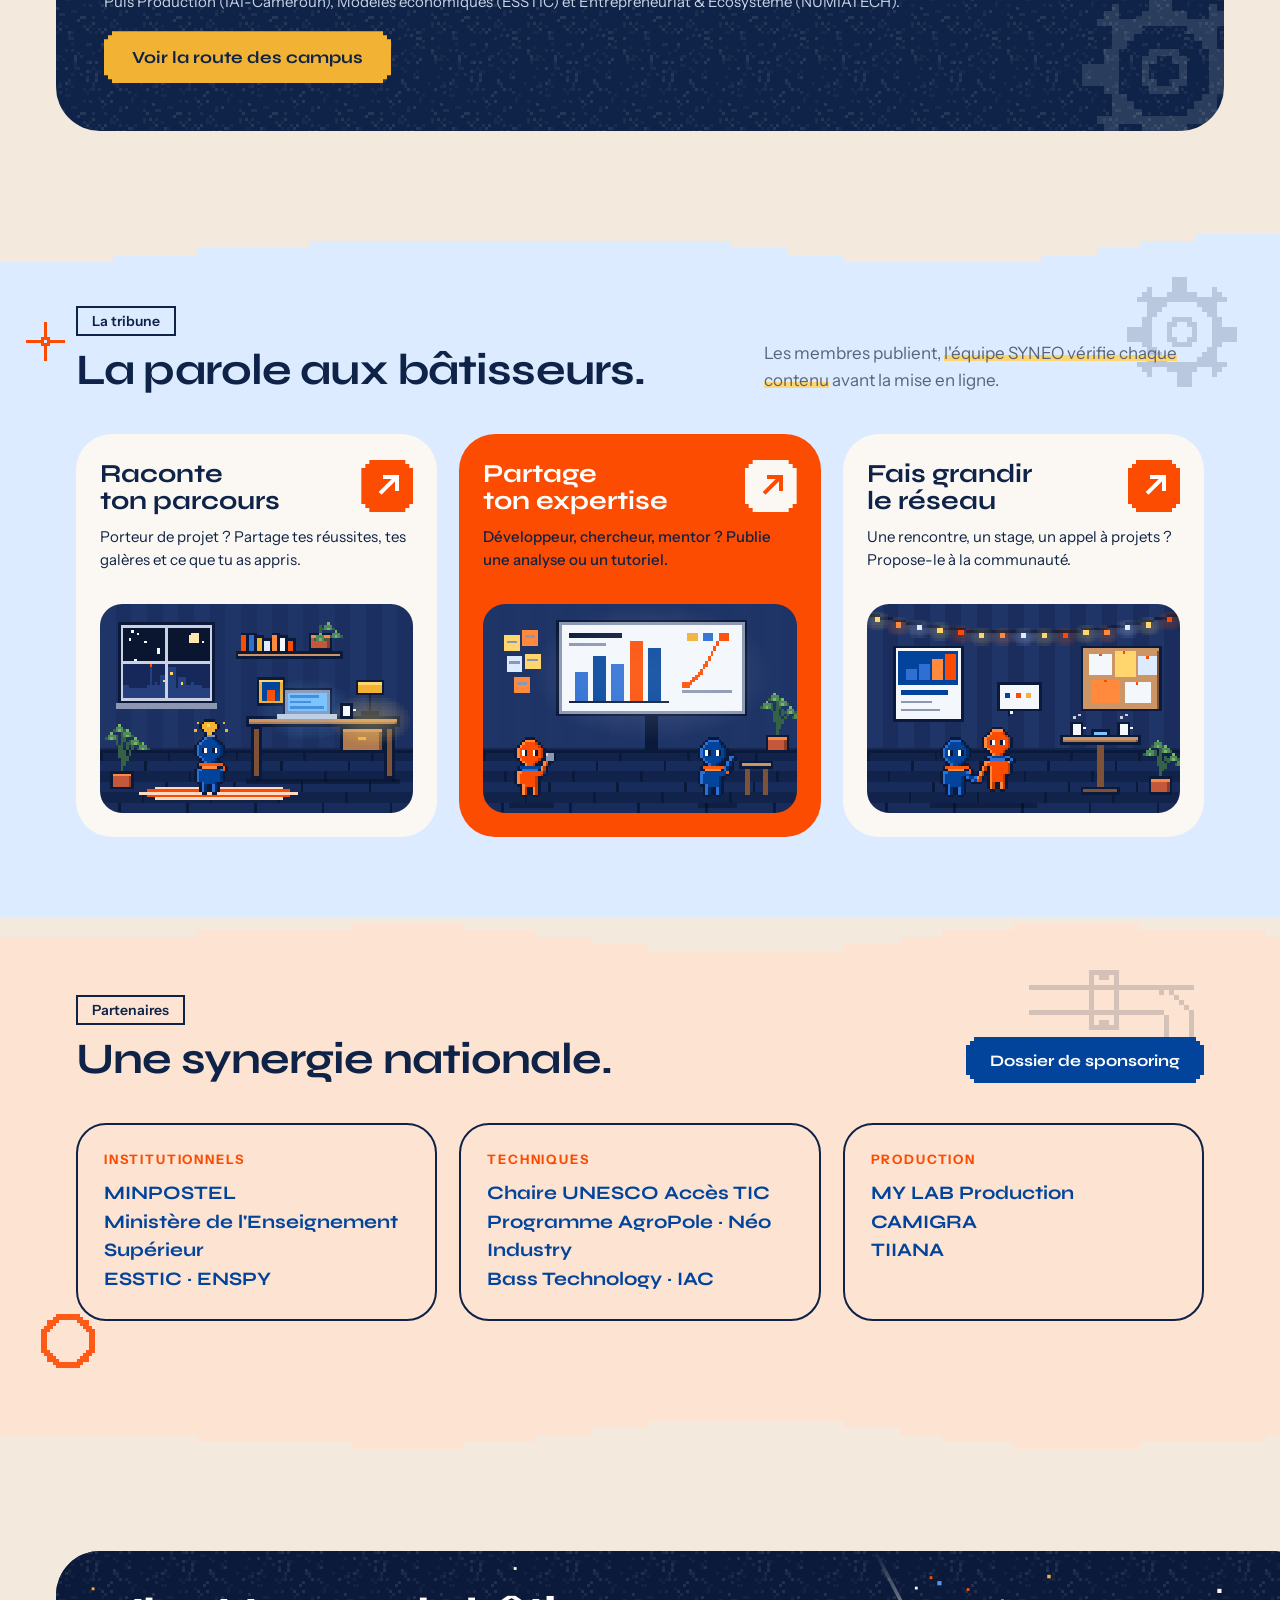
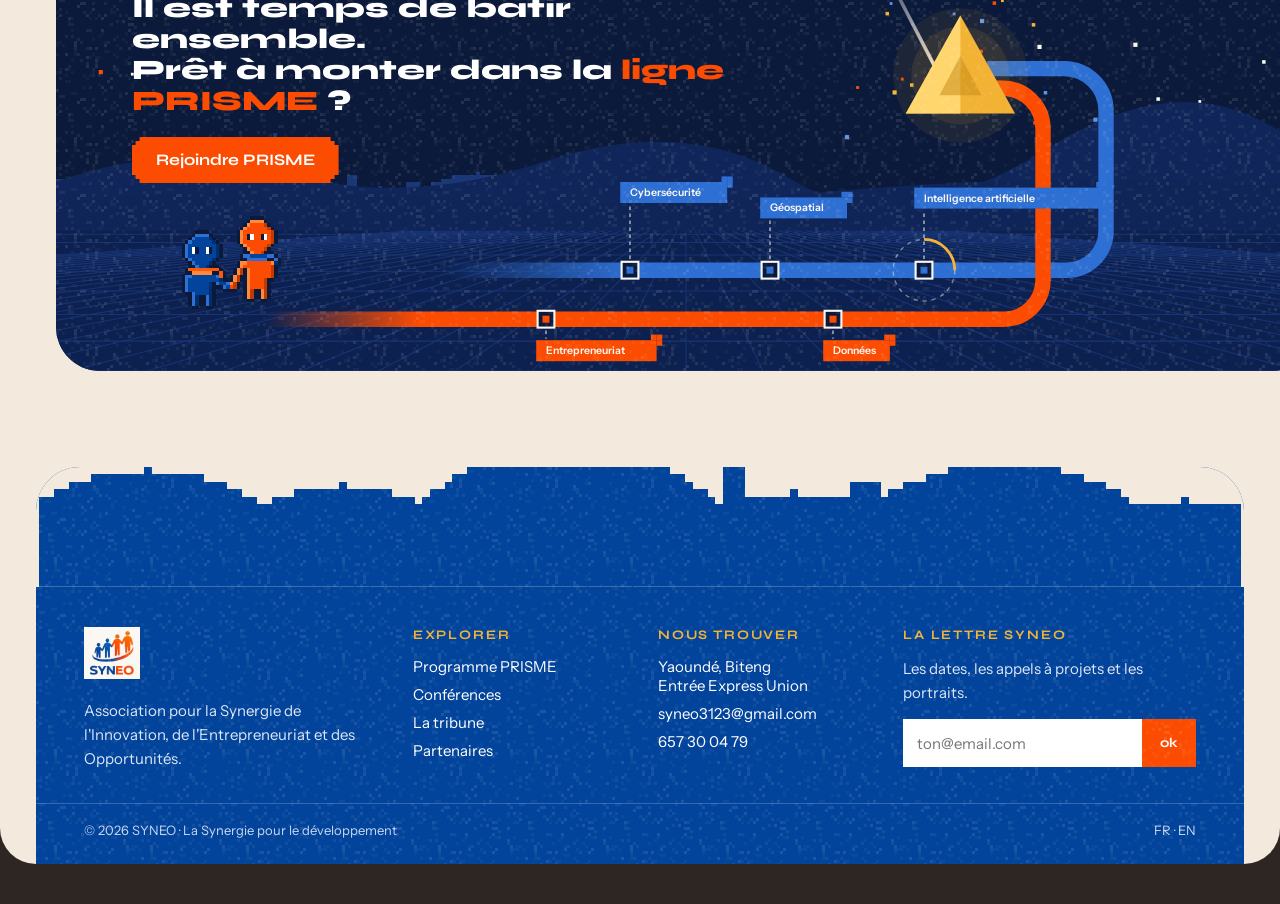
==== commit 38974c43: "style(design): grain 8 bits, vagues pixel et décors sur l'accueil v2 Texture de petits carrés sur to" ====
--- a/docs/design/maquette-accueil-v2.html
+++ b/docs/design/maquette-accueil-v2.html
@@ -27,7 +27,7 @@
 /* ---------- Haut de page ---------- */
 .hero{position:relative;display:grid;grid-template-columns:1fr 1fr;min-height:600px}
 .card{position:absolute;inset:0 0 70px 0;background:var(--nuit);border-radius:44px;overflow:hidden}
-.card::after{content:"";position:absolute;inset:0;background-image:radial-gradient(rgba(255,255,255,.05) 1px,transparent 1px);background-size:8px 8px}
+.card::after{content:"";position:absolute;inset:0;pointer-events:none}
 .copy{position:relative;padding:72px 0 0 64px;color:#fff;z-index:3}
 h1{margin:0;font-family:Syne,sans-serif;font-weight:700;font-size:clamp(30px,3.1vw,44px);line-height:1.12;letter-spacing:-.02em}
 h1 em{font-style:normal;color:var(--or)}
@@ -96,18 +96,18 @@
 
 /* Programme : liste dans un bloc blanc arrondi */
 .prog-box{background:var(--creme);border-radius:40px;padding:12px 44px}
-.row{position:relative;display:grid;grid-template-columns:minmax(0,1.15fr) 140px 56px minmax(0,1fr);align-items:center;gap:20px;padding:26px 0 30px;border-bottom:2px solid var(--nuit);text-decoration:none;color:inherit}
-.row:last-child{border-bottom:0}
-.row .tagp{grid-column:1/-1;justify-self:start;background:var(--nuit);color:#fff;font-size:13px;font-weight:700;padding:6px 12px;clip-path:var(--px)}
-.row .tagp em{font-style:normal;color:var(--or)}
-.row h3{margin:0;font-family:Syne,sans-serif;font-weight:700;font-size:clamp(26px,3vw,42px);line-height:1;letter-spacing:-.02em;color:var(--bleu)}
-.row .mas{justify-self:center;align-self:end;margin-bottom:-32px;height:100px}
+.prow{position:relative;display:grid;grid-template-columns:minmax(0,1.15fr) 140px 56px minmax(0,1fr);align-items:center;gap:20px;padding:26px 0 30px;border-bottom:2px solid var(--nuit);text-decoration:none;color:inherit}
+.prow:last-child{border-bottom:0}
+.prow .tagp{grid-column:1/-1;justify-self:start;background:var(--nuit);color:#fff;font-size:13px;font-weight:700;padding:6px 12px;clip-path:var(--px)}
+.prow .tagp em{font-style:normal;color:var(--or)}
+.prow h3{margin:0;font-family:Syne,sans-serif;font-weight:700;font-size:clamp(26px,3vw,42px);line-height:1;letter-spacing:-.02em;color:var(--bleu)}
+.prow .mas{justify-self:center;align-self:end;margin-bottom:-32px;height:100px}
 .arw{width:48px;height:40px;position:relative;transition:transform .2s steps(2)}
 .arw::before{content:"";position:absolute;left:0;top:16px;width:34px;height:8px;background:var(--nuit)}
 .arw::after{content:"";position:absolute;right:6px;top:4px;width:22px;height:22px;border-top:8px solid var(--nuit);border-right:8px solid var(--nuit);transform:rotate(45deg)}
-.row:hover .arw{transform:translateX(8px)}
-.row .desc{margin:0;font-weight:600;font-size:17px;line-height:1.55}
-.row .desc u{text-decoration-color:var(--orange);text-decoration-thickness:3px;text-underline-offset:5px}
+.prow:hover .arw{transform:translateX(8px)}
+.prow .desc{margin:0;font-weight:600;font-size:17px;line-height:1.55}
+.prow .desc u{text-decoration-color:var(--orange);text-decoration-thickness:3px;text-underline-offset:5px}
 
 /* Agenda : bloc nuit arrondi, tuiles dates */
 .agenda{background:var(--nuit);border-radius:44px;padding:56px 48px 48px;color:#fff;position:relative;overflow:hidden}
@@ -183,13 +183,13 @@
 
 @media (max-width:1000px){
   .tiles,.stats{grid-template-columns:repeat(2,minmax(0,1fr))}
-  .row{grid-template-columns:1fr 110px minmax(0,1fr)}.arw{display:none}
+  .prow{grid-template-columns:1fr 110px minmax(0,1fr)}.arw{display:none}
   .foot .cols{grid-template-columns:1fr 1fr}
 }
 @media (max-width:900px){
   .sec{padding:64px 0 0}
   .prog-box{padding:8px 22px}
-  .row{grid-template-columns:1fr;gap:10px}.row .mas{display:none}
+  .prow{grid-template-columns:1fr;gap:10px}.prow .mas{display:none}
   .agenda{padding:40px 22px}
   .tiles,.trib,.partners,.stats{grid-template-columns:1fr}
   .ligne{aspect-ratio:auto;min-height:0;display:flex;flex-direction:column}
@@ -200,6 +200,29 @@
   .foot .cols{grid-template-columns:1fr;padding:32px 22px}
   .legal{padding:16px 22px 80px;flex-direction:column;gap:6px}
   .wa span{display:none}.wa{padding:8px}
+}
+
+/* ======== Grain 8 bits ======== */
+body::after{content:"";position:fixed;inset:0;pointer-events:none;z-index:60;background:url(../../assets/img/deco/grain-clair.png) 0 0/96px 96px;image-rendering:pixelated}
+.card::after,.agenda::after{background:url(../../assets/img/deco/grain-sombre.png) 0 0/96px 96px!important;image-rendering:pixelated}
+.ligne::after,.foot::after,.band.bleu::after{content:"";position:absolute;inset:0;pointer-events:none;background:url(../../assets/img/deco/grain-sombre.png) 0 0/96px 96px;image-rendering:pixelated;z-index:1}
+.ligne .txt,.ligne .duo{z-index:3}
+/* ======== Formes ======== */
+.sec,.mission,.cards,.hero,.band{position:relative}
+.deco{position:absolute;image-rendering:pixelated;pointer-events:none;z-index:0;opacity:.18}
+.deco.vif{opacity:1}
+.mission > *, .sec > *{position:relative;z-index:1}
+.mission > .deco,.sec > .deco,.band > .deco{position:absolute;z-index:0}
+.wave{display:block;width:calc(100% + 72px);height:56px;margin:96px -36px -1px}
+.band{margin:0 -36px;padding:24px 56px 80px;background:var(--bc)}
+.band .sec{padding-top:0}
+.band.ciel{--bc:#DCEBFF}
+.band.peche{--bc:#FCE3D2}
+.wave + .band + .wave{margin-top:-1px}
+@media (max-width:900px){
+  .wave{width:calc(100% + 32px);margin:64px -16px -1px;height:36px}
+  .band{margin:0 -16px;padding:16px 16px 56px}
+  .deco{display:none}
 }
 </style>
 </head>
@@ -238,7 +261,7 @@
     <div class="tags"><span>Sensibilisation</span><span>Formation</span><span>Incubation</span><span>Mise en réseau</span></div>
   </section>
 
-  <section class="mission">
+  <section class="mission"><img class="deco" src="../../assets/img/deco/engrenage.svg" alt="" style="right:20%;top:20px;width:96px"><img class="deco" src="../../assets/img/deco/zigzag-orange.svg" alt="" style="left:1%;top:28px;width:108px;opacity:1">
     <h2>Seuls, nous créons des entreprises. <mark>Ensemble, nous bâtissons des écosystèmes.</mark></h2>
     <a class="badge" href="#" aria-label="En savoir plus sur SYNEO">
       <svg viewBox="0 0 140 140" aria-hidden="true"><defs><path id="circ" d="M 70 70 m -52 0 a 52 52 0 1 1 104 0 a 52 52 0 1 1 -104 0"/></defs>
@@ -255,7 +278,7 @@
   </section>
 
   <!-- Chiffres -->
-  <section class="sec">
+  <section class="sec"><img class="deco" src="../../assets/img/deco/croix-or.svg" alt="" style="right:1%;top:44px;width:27px;opacity:1"><img class="deco" src="../../assets/img/deco/anneau.svg" alt="" style="left:-14px;top:40px;width:60px">
     <div class="stats">
       <div class="st"><b>27,7 %</b><span>des entreprises camerounaises passent le cap des 5 ans</span><small>Source : CAMERCAP-PARC</small></div>
       <div class="st"><b>60 000</b><span>spécialistes en IA à former d'ici 2040</span><small>Stratégie Nationale d'IA</small></div>
@@ -265,23 +288,23 @@
   </section>
 
   <!-- Programme PRISME -->
-  <section class="sec" id="programme">
+  <section class="sec" id="programme"><img class="deco" src="../../assets/img/deco/etincelle-or.svg" alt="" style="left:46%;top:60px;width:39px;opacity:1"><img class="deco" src="../../assets/img/deco/tuyau.svg" alt="" style="right:-10px;top:520px;width:160px">
     <div class="sec-head">
       <div><span class="outline">Programme PRISME</span><h2>Chaque étape compte.</h2></div>
       <p>Une plateforme nationale de sensibilisation, de formation, d'incubation et de mise en réseau, <span class="hl">de novembre 2026 à décembre 2027</span>.</p>
     </div>
     <div class="prog-box">
-      <a class="row" href="#"><span class="tagp">18 novembre 2026</span><h3>Conférence inaugurale</h3><img class="px mas" src="../../assets/img/mascotte/neo-micro.svg" alt=""><span class="arw" aria-hidden="true"></span><p class="desc">À l'<u>ENSPY</u>, de 10 h à 13 h 30 : lancement officiel, panel et premier tournage de la série.</p></a>
-      <a class="row" href="maquette-conferences.html"><span class="tagp">Janvier → juin 2027</span><h3>Conférences thématiques</h3><img class="px mas" src="../../assets/img/mascotte/syn-idee.svg" alt="" style="height:112px"><span class="arw" aria-hidden="true"></span><p class="desc"><u>6 conférences</u> itinérantes, chacune sur un site d'enseignement supérieur différent.</p></a>
-      <a class="row" href="#"><span class="tagp">Juillet → novembre 2027</span><h3>Formation &amp; incubation</h3><img class="px mas" src="../../assets/img/mascotte/syn-laptop.svg" alt="" style="height:92px"><span class="arw" aria-hidden="true"></span><p class="desc">Une cohorte de <u>40 à 60 porteurs de projet</u> formés et accompagnés.</p></a>
-      <a class="row" href="#"><span class="tagp">Toute l'année · <em>série</em></span><h3>Les Bâtisseurs</h3><img class="px mas" src="../../assets/img/mascotte/neo-prisme.svg" alt="" style="height:86px"><span class="arw" aria-hidden="true"></span><p class="desc"><u>24 épisodes</u> diffusés sur la CRTV et les médias partenaires.</p></a>
-      <a class="row" href="#"><span class="tagp">Décembre 2027</span><h3>Forum National</h3><img class="px mas" src="../../assets/img/mascotte/neo-salut.svg" alt="" style="height:92px"><span class="arw" aria-hidden="true"></span><p class="desc">Forum National de l'<u>écosystème entrepreneurial</u>, en clôture du programme.</p></a>
+      <a class="prow" href="#"><span class="tagp">18 novembre 2026</span><h3>Conférence inaugurale</h3><img class="px mas" src="../../assets/img/mascotte/neo-micro.svg" alt=""><span class="arw" aria-hidden="true"></span><p class="desc">À l'<u>ENSPY</u>, de 10 h à 13 h 30 : lancement officiel, panel et premier tournage de la série.</p></a>
+      <a class="prow" href="maquette-conferences.html"><span class="tagp">Janvier → juin 2027</span><h3>Conférences thématiques</h3><img class="px mas" src="../../assets/img/mascotte/syn-idee.svg" alt="" style="height:112px"><span class="arw" aria-hidden="true"></span><p class="desc"><u>6 conférences</u> itinérantes, chacune sur un site d'enseignement supérieur différent.</p></a>
+      <a class="prow" href="#"><span class="tagp">Juillet → novembre 2027</span><h3>Formation &amp; incubation</h3><img class="px mas" src="../../assets/img/mascotte/syn-laptop.svg" alt="" style="height:92px"><span class="arw" aria-hidden="true"></span><p class="desc">Une cohorte de <u>40 à 60 porteurs de projet</u> formés et accompagnés.</p></a>
+      <a class="prow" href="#"><span class="tagp">Toute l'année · <em>série</em></span><h3>Les Bâtisseurs</h3><img class="px mas" src="../../assets/img/mascotte/neo-prisme.svg" alt="" style="height:86px"><span class="arw" aria-hidden="true"></span><p class="desc"><u>24 épisodes</u> diffusés sur la CRTV et les médias partenaires.</p></a>
+      <a class="prow" href="#"><span class="tagp">Décembre 2027</span><h3>Forum National</h3><img class="px mas" src="../../assets/img/mascotte/neo-salut.svg" alt="" style="height:92px"><span class="arw" aria-hidden="true"></span><p class="desc">Forum National de l'<u>écosystème entrepreneurial</u>, en clôture du programme.</p></a>
     </div>
   </section>
 
   <!-- Agenda -->
   <section class="sec">
-    <div class="agenda">
+    <div class="agenda"><img class="deco" src="../../assets/img/deco/engrenage-clair.svg" alt="" style="right:-30px;bottom:-30px;width:180px;opacity:.12"><img class="deco" src="../../assets/img/deco/croix-or.svg" alt="" style="right:42%;top:36px;width:27px;opacity:1">
       <div class="sec-head" style="position:relative;z-index:1">
         <div><span class="outline" style="color:#F2B233">Agenda</span><h2>Six campus, une saison.</h2></div>
         <p><span class="hl">Une conférence par mois, de janvier à juin 2027</span>, chacune dans une école différente.</p>
@@ -297,6 +320,9 @@
   </section>
 
   <!-- Tribune -->
+  <svg class="wave" viewBox="0 0 1456 64" preserveAspectRatio="none" shape-rendering="crispEdges" aria-hidden="true"><path d="M0 64 V40 H16 V40 H32 V40 H48 V40 H64 V40 H80 V40 H96 V40 H112 V40 H128 V32 H144 V32 H160 V32 H176 V32 H192 V32 H208 V32 H224 V24 H240 V24 H256 V24 H272 V24 H288 V24 H304 V24 H320 V24 H336 V24 H352 V16 H368 V16 H384 V16 H400 V16 H416 V16 H432 V16 H448 V16 H464 V16 H480 V16 H496 V16 H512 V16 H528 V16 H544 V16 H560 V16 H576 V16 H592 V16 H608 V16 H624 V16 H640 V16 H656 V16 H672 V16 H688 V16 H704 V16 H720 V16 H736 V16 H752 V16 H768 V16 H784 V16 H800 V16 H816 V16 H832 V24 H848 V24 H864 V24 H880 V24 H896 V32 H912 V32 H928 V32 H944 V32 H960 V40 H976 V40 H992 V40 H1008 V40 H1024 V40 H1040 V40 H1056 V40 H1072 V40 H1088 V40 H1104 V40 H1120 V40 H1136 V40 H1152 V40 H1168 V40 H1184 V32 H1200 V32 H1216 V32 H1232 V32 H1248 V24 H1264 V24 H1280 V24 H1296 V16 H1312 V16 H1328 V16 H1344 V16 H1360 V8 H1376 V8 H1392 V8 H1408 V8 H1424 V8 H1440 V8 H1456 V64 Z" fill="#DCEBFF"/></svg>
+  <div class="band ciel">
+  <img class="deco" src="../../assets/img/deco/engrenage.svg" alt="" style="right:3%;top:-10px;width:120px;opacity:.16"><img class="deco" src="../../assets/img/deco/etincelle-orange.svg" alt="" style="left:2%;top:40px;width:39px;opacity:1">
   <section class="sec" id="tribune">
     <div class="sec-head">
       <div><span class="outline">La tribune</span><h2>La parole aux bâtisseurs.</h2></div>
@@ -309,6 +335,10 @@
     </div>
   </section>
 
+  </div>
+  <svg class="wave" viewBox="0 0 1456 64" preserveAspectRatio="none" shape-rendering="crispEdges" aria-hidden="true"><path d="M0 64 V24 H16 V24 H32 V24 H48 V24 H64 V24 H80 V24 H96 V24 H112 V24 H128 V24 H144 V24 H160 V24 H176 V24 H192 V24 H208 V24 H224 V16 H240 V16 H256 V16 H272 V16 H288 V16 H304 V16 H320 V16 H336 V16 H352 V16 H368 V16 H384 V16 H400 V8 H416 V8 H432 V8 H448 V8 H464 V8 H480 V8 H496 V8 H512 V8 H528 V16 H544 V16 H560 V16 H576 V16 H592 V16 H608 V24 H624 V24 H640 V24 H656 V24 H672 V32 H688 V32 H704 V32 H720 V32 H736 V40 H752 V40 H768 V40 H784 V40 H800 V40 H816 V40 H832 V40 H848 V40 H864 V40 H880 V40 H896 V40 H912 V40 H928 V40 H944 V40 H960 V32 H976 V32 H992 V32 H1008 V32 H1024 V24 H1040 V24 H1056 V24 H1072 V16 H1088 V16 H1104 V16 H1120 V16 H1136 V16 H1152 V8 H1168 V8 H1184 V8 H1200 V8 H1216 V8 H1232 V8 H1248 V8 H1264 V8 H1280 V8 H1296 V16 H1312 V16 H1328 V16 H1344 V16 H1360 V16 H1376 V16 H1392 V16 H1408 V16 H1424 V16 H1440 V24 H1456 V64 Z" fill="#FCE3D2"/></svg>
+  <div class="band peche">
+  <img class="deco" src="../../assets/img/deco/tuyau.svg" alt="" style="right:4%;top:-6px;width:200px;opacity:.16"><img class="deco" src="../../assets/img/deco/anneau-orange.svg" alt="" style="left:3%;bottom:30px;width:60px;opacity:.9">
   <!-- Partenaires -->
   <section class="sec" id="partenaires">
     <div class="sec-head">
@@ -322,6 +352,8 @@
     </div>
   </section>
 
+  </div>
+  <svg class="wave" viewBox="0 0 1456 64" preserveAspectRatio="none" shape-rendering="crispEdges" aria-hidden="true" style="transform:scaleY(-1)"><path d="M0 64 V24 H16 V24 H32 V24 H48 V24 H64 V24 H80 V24 H96 V24 H112 V24 H128 V24 H144 V24 H160 V24 H176 V24 H192 V24 H208 V24 H224 V16 H240 V16 H256 V16 H272 V16 H288 V16 H304 V16 H320 V16 H336 V16 H352 V16 H368 V16 H384 V16 H400 V8 H416 V8 H432 V8 H448 V8 H464 V8 H480 V8 H496 V8 H512 V8 H528 V16 H544 V16 H560 V16 H576 V16 H592 V16 H608 V24 H624 V24 H640 V24 H656 V24 H672 V32 H688 V32 H704 V32 H720 V32 H736 V40 H752 V40 H768 V40 H784 V40 H800 V40 H816 V40 H832 V40 H848 V40 H864 V40 H880 V40 H896 V40 H912 V40 H928 V40 H944 V40 H960 V32 H976 V32 H992 V32 H1008 V32 H1024 V24 H1040 V24 H1056 V24 H1072 V16 H1088 V16 H1104 V16 H1120 V16 H1136 V16 H1152 V8 H1168 V8 H1184 V8 H1200 V8 H1216 V8 H1232 V8 H1248 V8 H1264 V8 H1280 V8 H1296 V16 H1312 V16 H1328 V16 H1344 V16 H1360 V16 H1376 V16 H1392 V16 H1408 V16 H1424 V16 H1440 V24 H1456 V64 Z" fill="#FCE3D2"/></svg>
   <!-- Ligne PRISME -->
   <section class="sec">
     <div class="ligne">
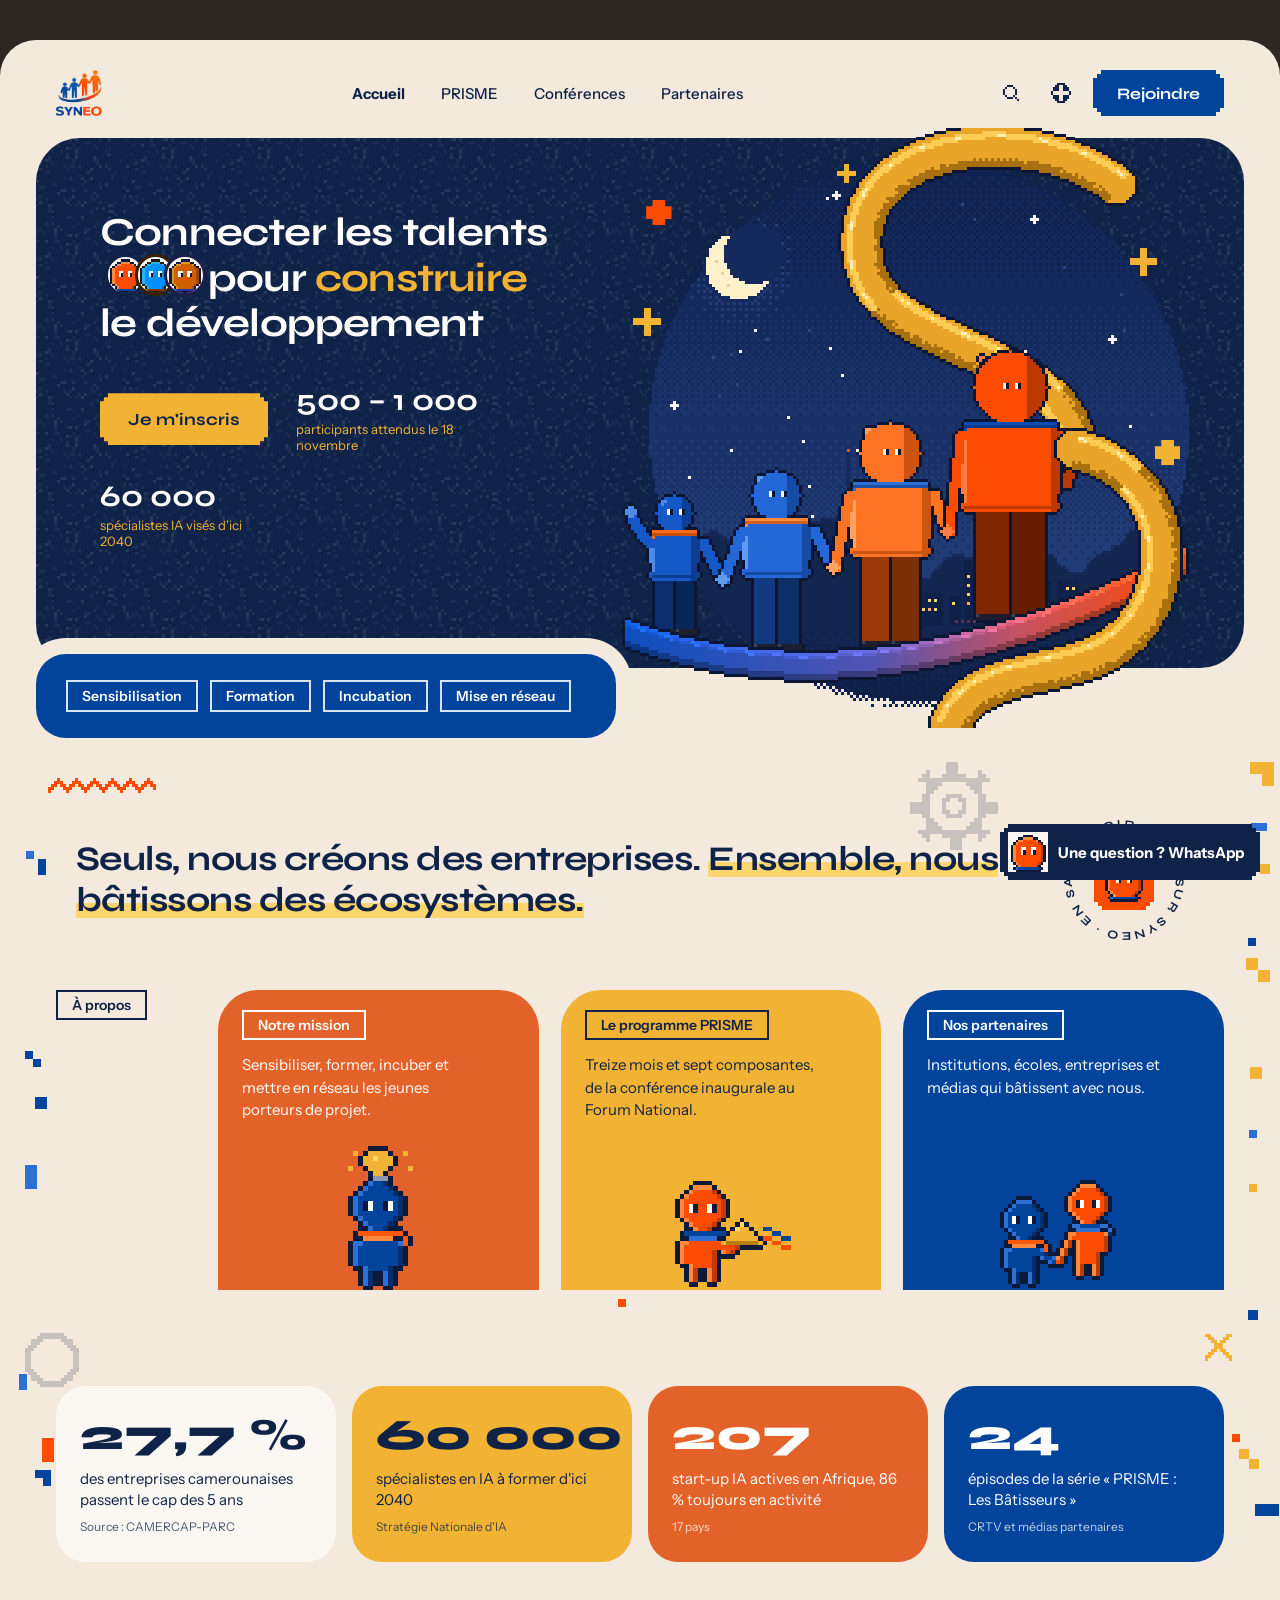
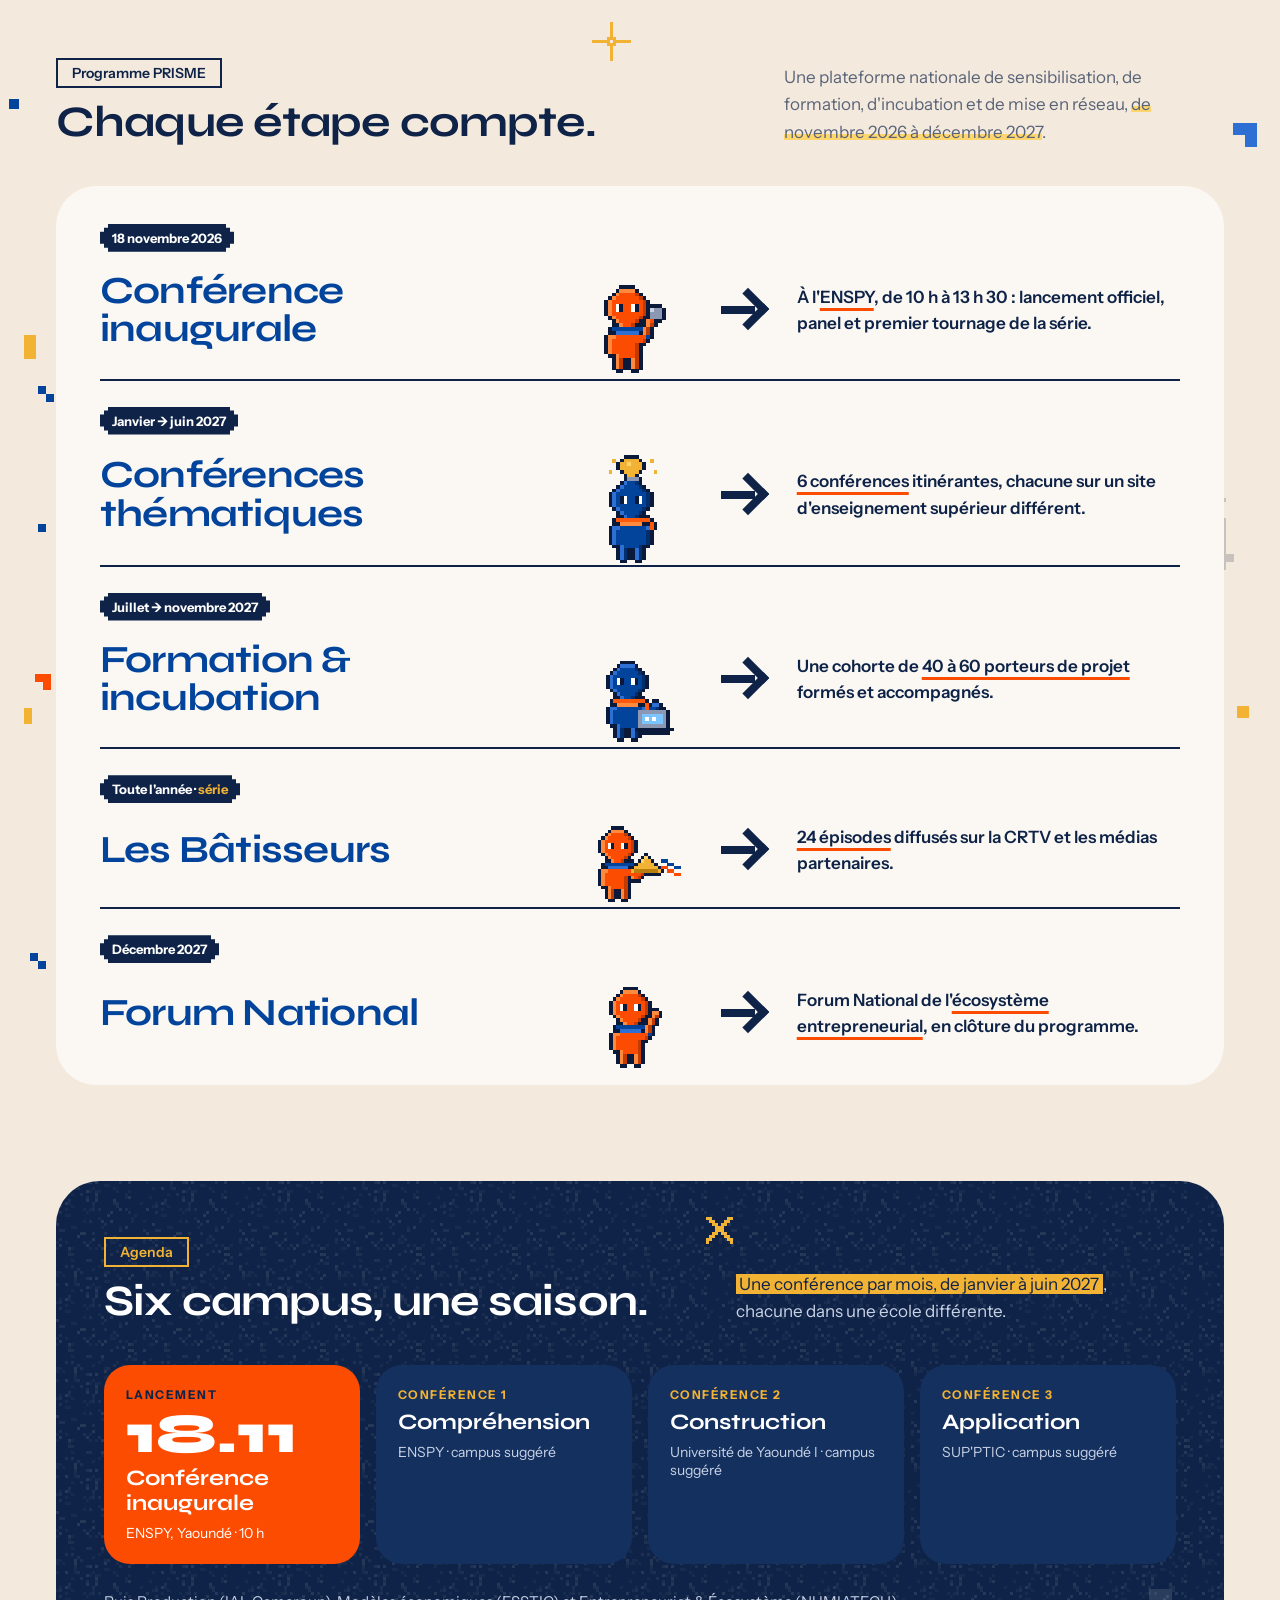
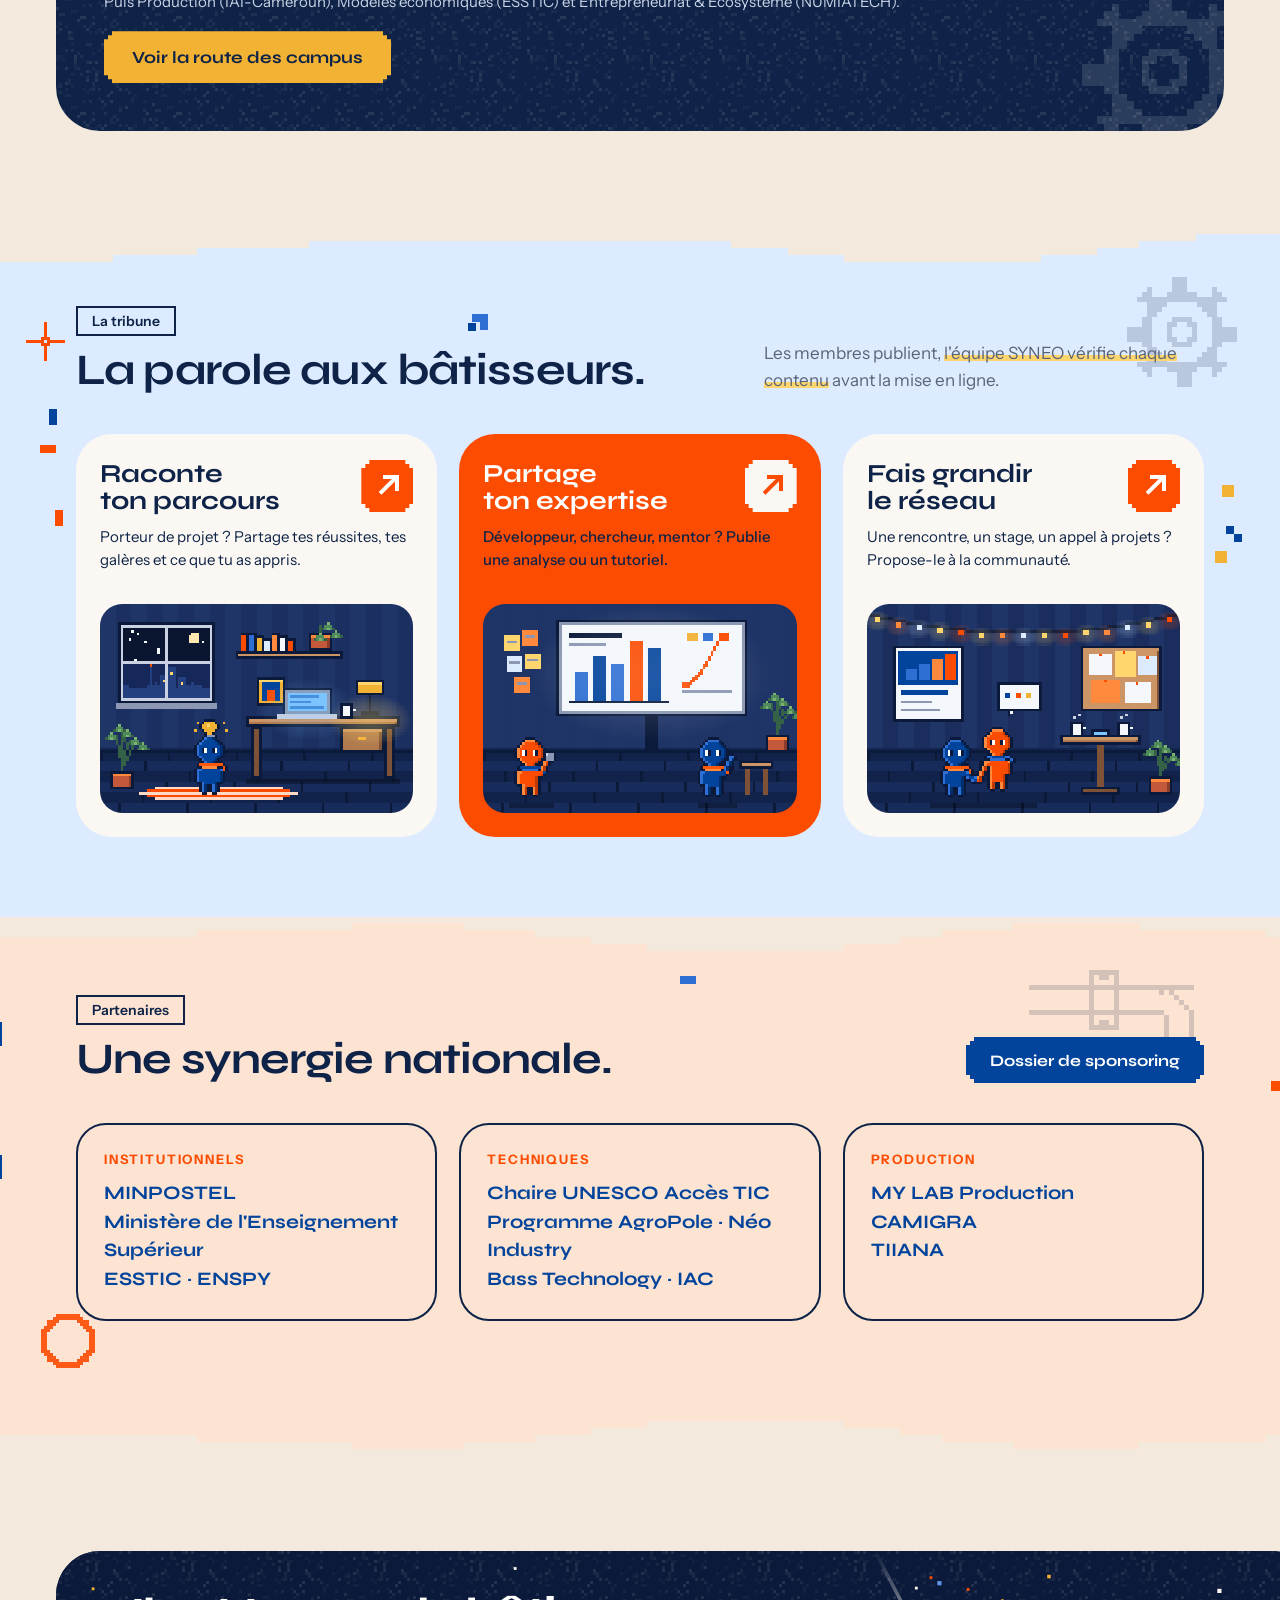
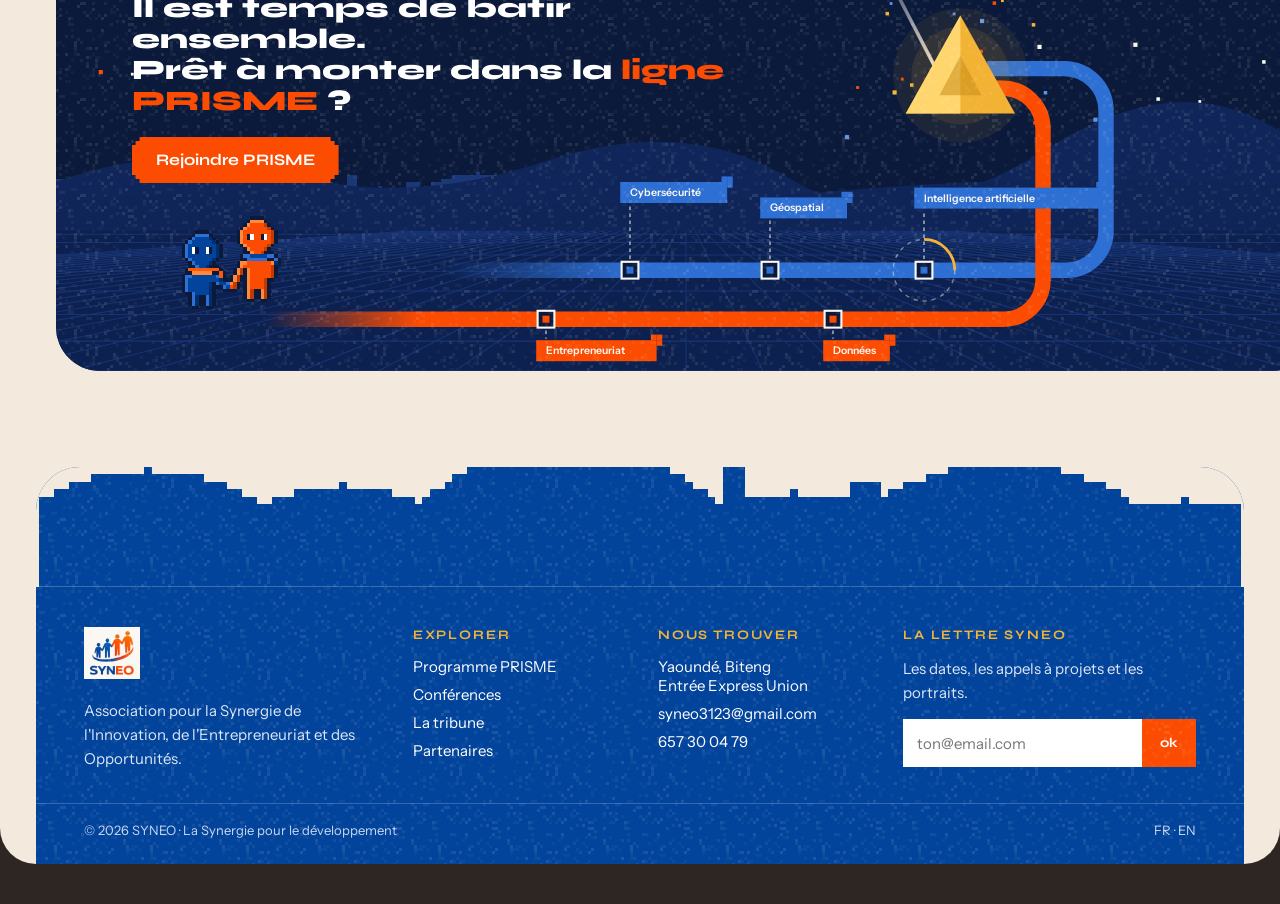
==== commit 4a9fa38a: "style(design): bits tech visibles sur les zones claires Le grain fin est retiré des zones claires (c" ====
--- a/docs/design/maquette-accueil-v2.html
+++ b/docs/design/maquette-accueil-v2.html
@@ -224,6 +224,15 @@
   .band{margin:0 -16px;padding:16px 16px 56px}
   .deco{display:none}
 }
+
+/* Bits tech visibles sur les zones claires (remplacent le grain fin) */
+body::after{display:none}
+.bits{position:absolute;inset:0;pointer-events:none;z-index:0}
+.bit{position:absolute;display:block}
+.bit.blink{animation:led 3.2s steps(1) infinite}
+@keyframes led{0%,70%{opacity:1}71%,85%{opacity:.15}86%,100%{opacity:1}}
+@media (prefers-reduced-motion:reduce){.bit.blink{animation:none}}
+@media (max-width:900px){.bits .bit:nth-child(n+5){display:none}}
 </style>
 </head>
 <body>
@@ -261,7 +270,7 @@
     <div class="tags"><span>Sensibilisation</span><span>Formation</span><span>Incubation</span><span>Mise en réseau</span></div>
   </section>
 
-  <section class="mission"><img class="deco" src="../../assets/img/deco/engrenage.svg" alt="" style="right:20%;top:20px;width:96px"><img class="deco" src="../../assets/img/deco/zigzag-orange.svg" alt="" style="left:1%;top:28px;width:108px;opacity:1">
+  <section class="mission"><div class="bits" aria-hidden="true"><i class="bit" style="left:100.2%;top:87.3%;width:12px;height:12px;background:#F2B233;box-shadow:12px 12px 0 #F2B233;"></i><i class="bit blink" style="left:0.2%;top:47.9%;width:8px;height:8px;background:#02449B;box-shadow:0px 8px 0 #02449B;animation-delay:0.2s;"></i><i class="bit" style="left:100.5%;top:9.7%;width:12px;height:12px;background:#F2B233;box-shadow:12px 0px 0 #F2B233,12px 12px 0 #F2B233;"></i><i class="bit blink" style="left:100.3%;top:79.2%;width:8px;height:8px;background:#02449B;animation-delay:0.6s;"></i><i class="bit" style="left:-0.8%;top:44.8%;width:8px;height:8px;background:#2E6FD3;"></i><i class="bit" style="left:100.5%;top:46.2%;width:10px;height:10px;background:#F2B233;box-shadow:10px 10px 0 #F2B233;"></i><i class="bit blink" style="left:100.6%;top:33.7%;width:8px;height:8px;background:#2E6FD3;box-shadow:8px 0px 0 #2E6FD3;animation-delay:1.4s;"></i></div><img class="deco" src="../../assets/img/deco/engrenage.svg" alt="" style="right:20%;top:20px;width:96px"><img class="deco" src="../../assets/img/deco/zigzag-orange.svg" alt="" style="left:1%;top:28px;width:108px;opacity:1">
     <h2>Seuls, nous créons des entreprises. <mark>Ensemble, nous bâtissons des écosystèmes.</mark></h2>
     <a class="badge" href="#" aria-label="En savoir plus sur SYNEO">
       <svg viewBox="0 0 140 140" aria-hidden="true"><defs><path id="circ" d="M 70 70 m -52 0 a 52 52 0 1 1 104 0 a 52 52 0 1 1 -104 0"/></defs>
@@ -270,7 +279,7 @@
     </a>
   </section>
 
-  <section class="cards">
+  <section class="cards"><div class="bits" aria-hidden="true"><i class="bit" style="left:100.4%;top:64.6%;width:8px;height:8px;background:#F2B233;"></i><i class="bit" style="left:100.4%;top:46.5%;width:8px;height:8px;background:#2E6FD3;"></i><i class="bit" style="left:-0.9%;top:20.3%;width:8px;height:8px;background:#02449B;box-shadow:8px 8px 0 #02449B;"></i><i class="bit" style="left:-0.1%;top:35.7%;width:12px;height:12px;background:#02449B;"></i><i class="bit" style="left:100.5%;top:25.6%;width:12px;height:12px;background:#F2B233;"></i><i class="bit blink" style="left:51.2%;top:3.6%;width:8px;height:8px;background:#02449B;box-shadow:8px 8px 0 #02449B;animation-delay:2.0s;"></i><i class="bit" style="left:-0.9%;top:58.4%;width:12px;height:12px;background:#2E6FD3;box-shadow:0px 12px 0 #2E6FD3;"></i></div>
     <div><span class="outline">À propos</span></div>
     <a class="c o" href="#"><span class="outline">Notre mission</span><p>Sensibiliser, former, incuber et mettre en réseau les jeunes porteurs de projet.</p><img class="px" src="../../assets/img/mascotte/syn-idee.svg" alt=""></a>
     <a class="c g" href="#programme"><span class="outline">Le programme PRISME</span><p>Treize mois et sept composantes, de la conférence inaugurale au Forum National.</p><img class="px" src="../../assets/img/mascotte/neo-prisme.svg" alt="" style="height:120px"></a>
@@ -278,7 +287,7 @@
   </section>
 
   <!-- Chiffres -->
-  <section class="sec"><img class="deco" src="../../assets/img/deco/croix-or.svg" alt="" style="right:1%;top:44px;width:27px;opacity:1"><img class="deco" src="../../assets/img/deco/anneau.svg" alt="" style="left:-14px;top:40px;width:60px">
+  <section class="sec"><div class="bits" aria-hidden="true"><i class="bit blink" style="left:-0.1%;top:66.2%;width:8px;height:8px;background:#02449B;box-shadow:8px 0px 0 #02449B,8px 8px 0 #02449B;animation-delay:0.5s;"></i><i class="bit" style="left:99.0%;top:52.8%;width:8px;height:8px;background:#FC4C02;"></i><i class="bit" style="left:100.3%;top:7.3%;width:10px;height:10px;background:#02449B;"></i><i class="bit" style="left:100.9%;top:78.7%;width:12px;height:12px;background:#02449B;box-shadow:12px 0px 0 #02449B;"></i><i class="bit" style="left:0.5%;top:54.4%;width:12px;height:12px;background:#FC4C02;box-shadow:0px 12px 0 #FC4C02;"></i><i class="bit" style="left:99.6%;top:58.3%;width:10px;height:10px;background:#F2B233;box-shadow:10px 10px 0 #F2B233;"></i><i class="bit blink" style="left:48.2%;top:3.2%;width:8px;height:8px;background:#FC4C02;animation-delay:0.9s;"></i><i class="bit" style="left:-1.4%;top:30.7%;width:8px;height:8px;background:#2E6FD3;box-shadow:0px 8px 0 #2E6FD3;"></i></div><img class="deco" src="../../assets/img/deco/croix-or.svg" alt="" style="right:1%;top:44px;width:27px;opacity:1"><img class="deco" src="../../assets/img/deco/anneau.svg" alt="" style="left:-14px;top:40px;width:60px">
     <div class="stats">
       <div class="st"><b>27,7 %</b><span>des entreprises camerounaises passent le cap des 5 ans</span><small>Source : CAMERCAP-PARC</small></div>
       <div class="st"><b>60 000</b><span>spécialistes en IA à former d'ici 2040</span><small>Stratégie Nationale d'IA</small></div>
@@ -288,7 +297,7 @@
   </section>
 
   <!-- Programme PRISME -->
-  <section class="sec" id="programme"><img class="deco" src="../../assets/img/deco/etincelle-or.svg" alt="" style="left:46%;top:60px;width:39px;opacity:1"><img class="deco" src="../../assets/img/deco/tuyau.svg" alt="" style="right:-10px;top:520px;width:160px">
+  <section class="sec" id="programme"><div class="bits" aria-hidden="true"><i class="bit blink" style="left:-0.1%;top:63.4%;width:8px;height:8px;background:#FC4C02;box-shadow:8px 0px 0 #FC4C02,8px 8px 0 #FC4C02;animation-delay:1.8s;"></i><i class="bit blink" style="left:99.4%;top:66.2%;width:12px;height:12px;background:#F2B233;animation-delay:2.1s;"></i><i class="bit" style="left:0.2%;top:37.7%;width:8px;height:8px;background:#02449B;box-shadow:8px 8px 0 #02449B;"></i><i class="bit blink" style="left:-2.2%;top:12.2%;width:10px;height:10px;background:#02449B;animation-delay:2.0s;"></i><i class="bit" style="left:-0.5%;top:88.2%;width:8px;height:8px;background:#02449B;box-shadow:8px 8px 0 #02449B;"></i><i class="bit blink" style="left:99.1%;top:14.3%;width:12px;height:12px;background:#2E6FD3;box-shadow:12px 0px 0 #2E6FD3,12px 12px 0 #2E6FD3;animation-delay:1.1s;"></i><i class="bit blink" style="left:0.2%;top:50.0%;width:8px;height:8px;background:#02449B;animation-delay:0.3s;"></i><i class="bit" style="left:-1.0%;top:66.4%;width:8px;height:8px;background:#F2B233;box-shadow:0px 8px 0 #F2B233;"></i><i class="bit" style="left:-1.0%;top:33.2%;width:12px;height:12px;background:#F2B233;box-shadow:0px 12px 0 #F2B233;"></i></div><img class="deco" src="../../assets/img/deco/etincelle-or.svg" alt="" style="left:46%;top:60px;width:39px;opacity:1"><img class="deco" src="../../assets/img/deco/tuyau.svg" alt="" style="right:-10px;top:520px;width:160px">
     <div class="sec-head">
       <div><span class="outline">Programme PRISME</span><h2>Chaque étape compte.</h2></div>
       <p>Une plateforme nationale de sensibilisation, de formation, d'incubation et de mise en réseau, <span class="hl">de novembre 2026 à décembre 2027</span>.</p>
@@ -323,7 +332,7 @@
   <svg class="wave" viewBox="0 0 1456 64" preserveAspectRatio="none" shape-rendering="crispEdges" aria-hidden="true"><path d="M0 64 V40 H16 V40 H32 V40 H48 V40 H64 V40 H80 V40 H96 V40 H112 V40 H128 V32 H144 V32 H160 V32 H176 V32 H192 V32 H208 V32 H224 V24 H240 V24 H256 V24 H272 V24 H288 V24 H304 V24 H320 V24 H336 V24 H352 V16 H368 V16 H384 V16 H400 V16 H416 V16 H432 V16 H448 V16 H464 V16 H480 V16 H496 V16 H512 V16 H528 V16 H544 V16 H560 V16 H576 V16 H592 V16 H608 V16 H624 V16 H640 V16 H656 V16 H672 V16 H688 V16 H704 V16 H720 V16 H736 V16 H752 V16 H768 V16 H784 V16 H800 V16 H816 V16 H832 V24 H848 V24 H864 V24 H880 V24 H896 V32 H912 V32 H928 V32 H944 V32 H960 V40 H976 V40 H992 V40 H1008 V40 H1024 V40 H1040 V40 H1056 V40 H1072 V40 H1088 V40 H1104 V40 H1120 V40 H1136 V40 H1152 V40 H1168 V40 H1184 V32 H1200 V32 H1216 V32 H1232 V32 H1248 V24 H1264 V24 H1280 V24 H1296 V16 H1312 V16 H1328 V16 H1344 V16 H1360 V8 H1376 V8 H1392 V8 H1408 V8 H1424 V8 H1440 V8 H1456 V64 Z" fill="#DCEBFF"/></svg>
   <div class="band ciel">
   <img class="deco" src="../../assets/img/deco/engrenage.svg" alt="" style="right:3%;top:-10px;width:120px;opacity:.16"><img class="deco" src="../../assets/img/deco/etincelle-orange.svg" alt="" style="left:2%;top:40px;width:39px;opacity:1">
-  <section class="sec" id="tribune">
+  <section class="sec" id="tribune"><div class="bits" aria-hidden="true"><i class="bit blink" style="left:35.3%;top:3.2%;width:8px;height:8px;background:#02449B;animation-delay:1.9s;"></i><i class="bit" style="left:-0.1%;top:38.3%;width:8px;height:8px;background:#FC4C02;box-shadow:0px 8px 0 #FC4C02;"></i><i class="bit blink" style="left:-1.4%;top:26.1%;width:8px;height:8px;background:#FC4C02;box-shadow:8px 0px 0 #FC4C02;animation-delay:2.2s;"></i><i class="bit" style="left:99.2%;top:46.1%;width:12px;height:12px;background:#F2B233;"></i><i class="bit" style="left:99.8%;top:33.7%;width:12px;height:12px;background:#F2B233;"></i><i class="bit" style="left:35.6%;top:1.4%;width:8px;height:8px;background:#2E6FD3;box-shadow:8px 0px 0 #2E6FD3,8px 8px 0 #2E6FD3;"></i><i class="bit blink" style="left:-0.6%;top:19.3%;width:8px;height:8px;background:#02449B;box-shadow:0px 8px 0 #02449B;animation-delay:1.1s;"></i><i class="bit" style="left:100.2%;top:41.3%;width:8px;height:8px;background:#02449B;box-shadow:8px 8px 0 #02449B;"></i></div>
     <div class="sec-head">
       <div><span class="outline">La tribune</span><h2>La parole aux bâtisseurs.</h2></div>
       <p>Les membres publient, <span class="hl">l'équipe SYNEO vérifie chaque contenu</span> avant la mise en ligne.</p>
@@ -337,7 +346,7 @@
 
   </div>
   <svg class="wave" viewBox="0 0 1456 64" preserveAspectRatio="none" shape-rendering="crispEdges" aria-hidden="true"><path d="M0 64 V24 H16 V24 H32 V24 H48 V24 H64 V24 H80 V24 H96 V24 H112 V24 H128 V24 H144 V24 H160 V24 H176 V24 H192 V24 H208 V24 H224 V16 H240 V16 H256 V16 H272 V16 H288 V16 H304 V16 H320 V16 H336 V16 H352 V16 H368 V16 H384 V16 H400 V8 H416 V8 H432 V8 H448 V8 H464 V8 H480 V8 H496 V8 H512 V8 H528 V16 H544 V16 H560 V16 H576 V16 H592 V16 H608 V24 H624 V24 H640 V24 H656 V24 H672 V32 H688 V32 H704 V32 H720 V32 H736 V40 H752 V40 H768 V40 H784 V40 H800 V40 H816 V40 H832 V40 H848 V40 H864 V40 H880 V40 H896 V40 H912 V40 H928 V40 H944 V40 H960 V32 H976 V32 H992 V32 H1008 V32 H1024 V24 H1040 V24 H1056 V24 H1072 V16 H1088 V16 H1104 V16 H1120 V16 H1136 V16 H1152 V8 H1168 V8 H1184 V8 H1200 V8 H1216 V8 H1232 V8 H1248 V8 H1264 V8 H1280 V8 H1296 V16 H1312 V16 H1328 V16 H1344 V16 H1360 V16 H1376 V16 H1392 V16 H1408 V16 H1424 V16 H1440 V24 H1456 V64 Z" fill="#FCE3D2"/></svg>
-  <div class="band peche">
+  <div class="band peche"><div class="bits" aria-hidden="true"><i class="bit" style="left:-0.8%;top:42.7%;width:12px;height:12px;background:#02449B;box-shadow:0px 12px 0 #02449B;"></i><i class="bit" style="left:99.3%;top:25.6%;width:10px;height:10px;background:#FC4C02;box-shadow:10px 0px 0 #FC4C02;"></i><i class="bit blink" style="left:53.1%;top:1.1%;width:8px;height:8px;background:#2E6FD3;box-shadow:8px 0px 0 #2E6FD3;animation-delay:0.4s;"></i><i class="bit" style="left:100.4%;top:46.9%;width:10px;height:10px;background:#02449B;box-shadow:10px 0px 0 #02449B;"></i><i class="bit" style="left:-1.9%;top:49.5%;width:8px;height:8px;background:#2E6FD3;box-shadow:8px 0px 0 #2E6FD3;"></i><i class="bit blink" style="left:-1.9%;top:94.0%;width:8px;height:8px;background:#2E6FD3;box-shadow:8px 0px 0 #2E6FD3;animation-delay:0.4s;"></i><i class="bit" style="left:-0.8%;top:11.8%;width:12px;height:12px;background:#02449B;box-shadow:0px 12px 0 #02449B;"></i></div>
   <img class="deco" src="../../assets/img/deco/tuyau.svg" alt="" style="right:4%;top:-6px;width:200px;opacity:.16"><img class="deco" src="../../assets/img/deco/anneau-orange.svg" alt="" style="left:3%;bottom:30px;width:60px;opacity:.9">
   <!-- Partenaires -->
   <section class="sec" id="partenaires">
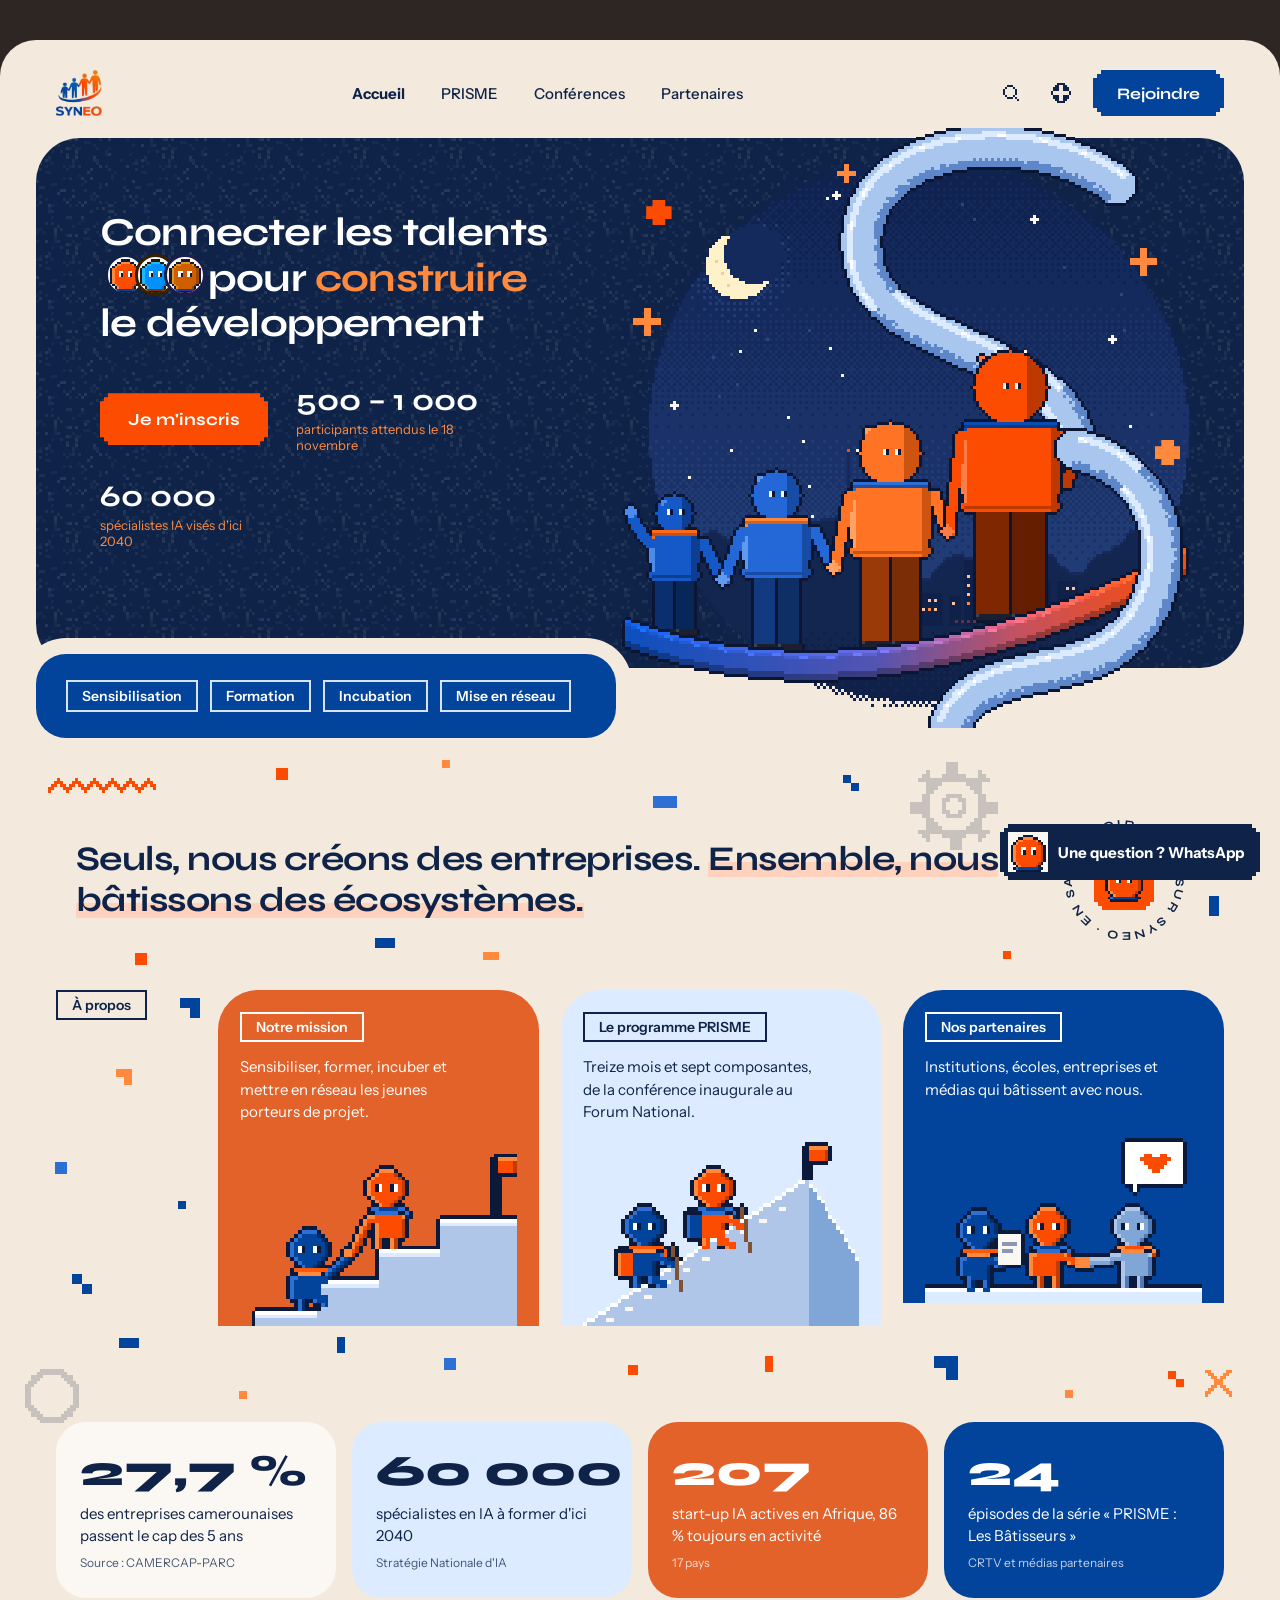
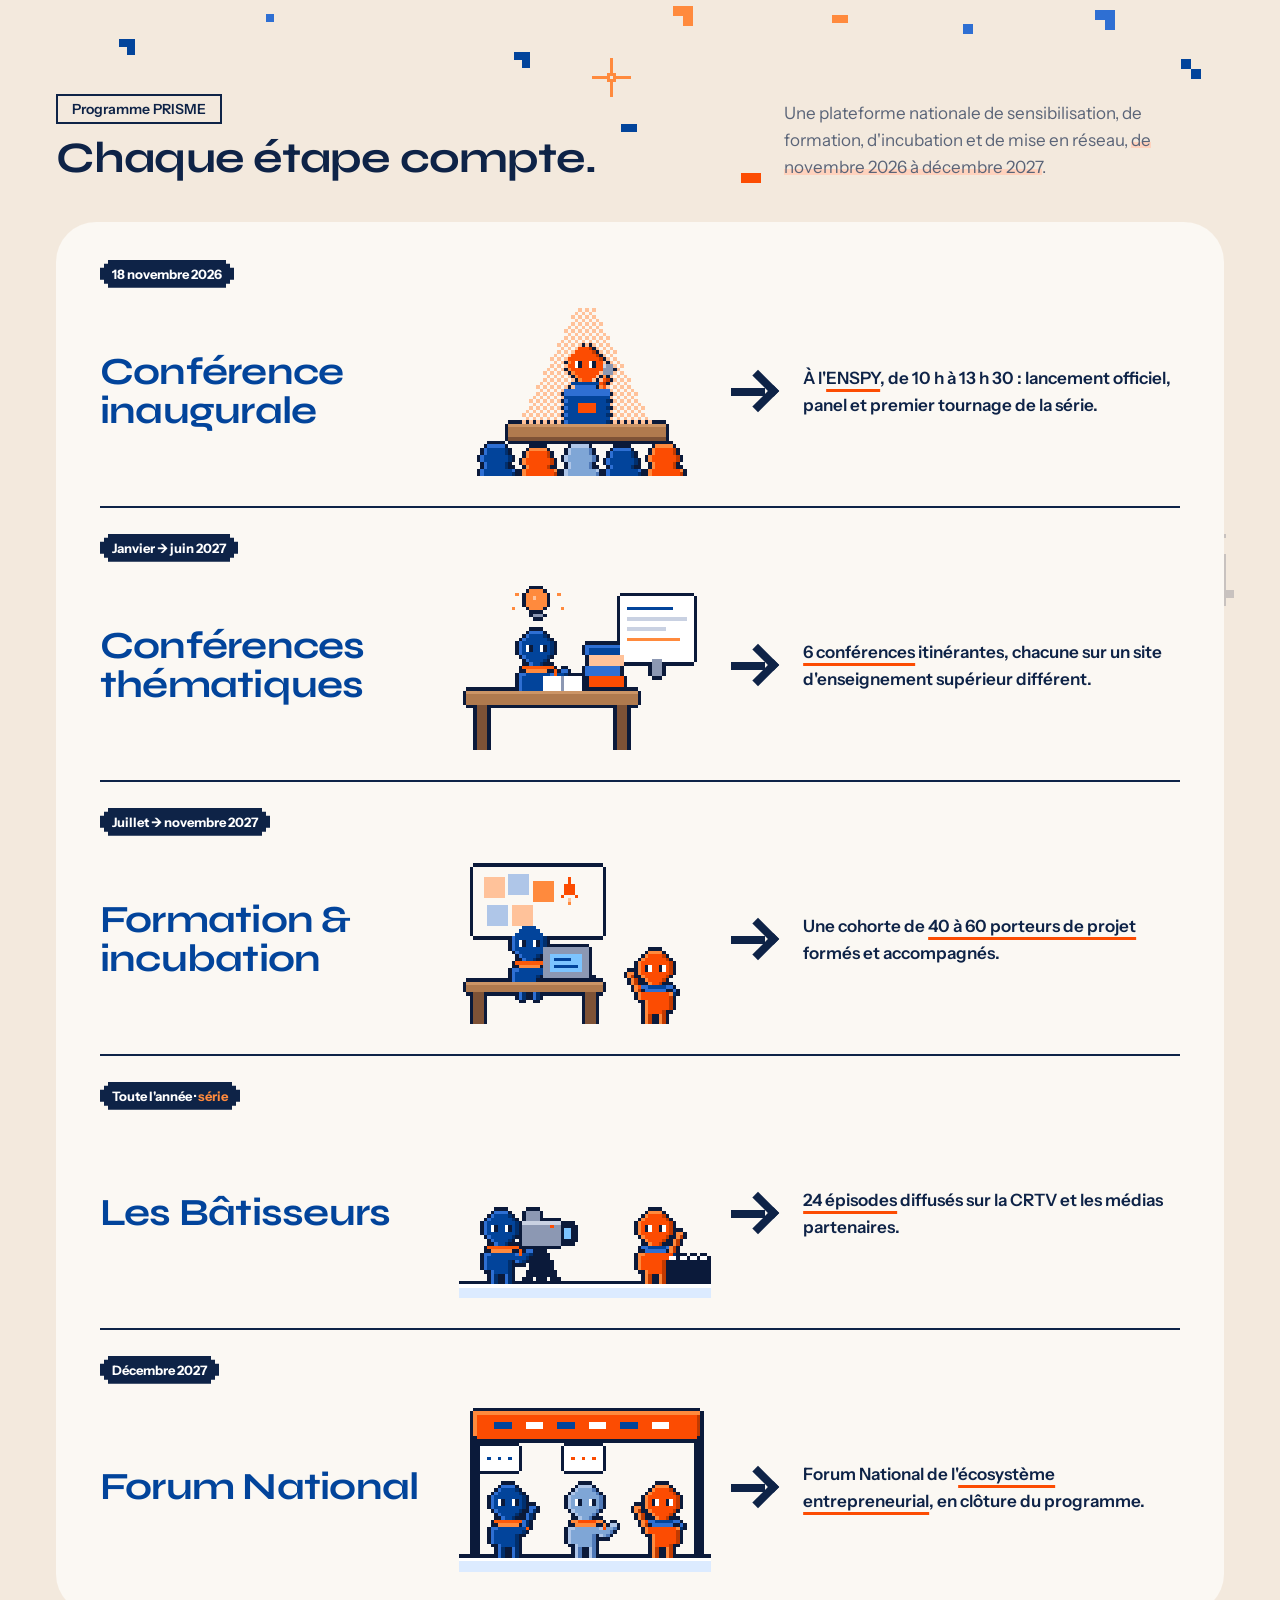
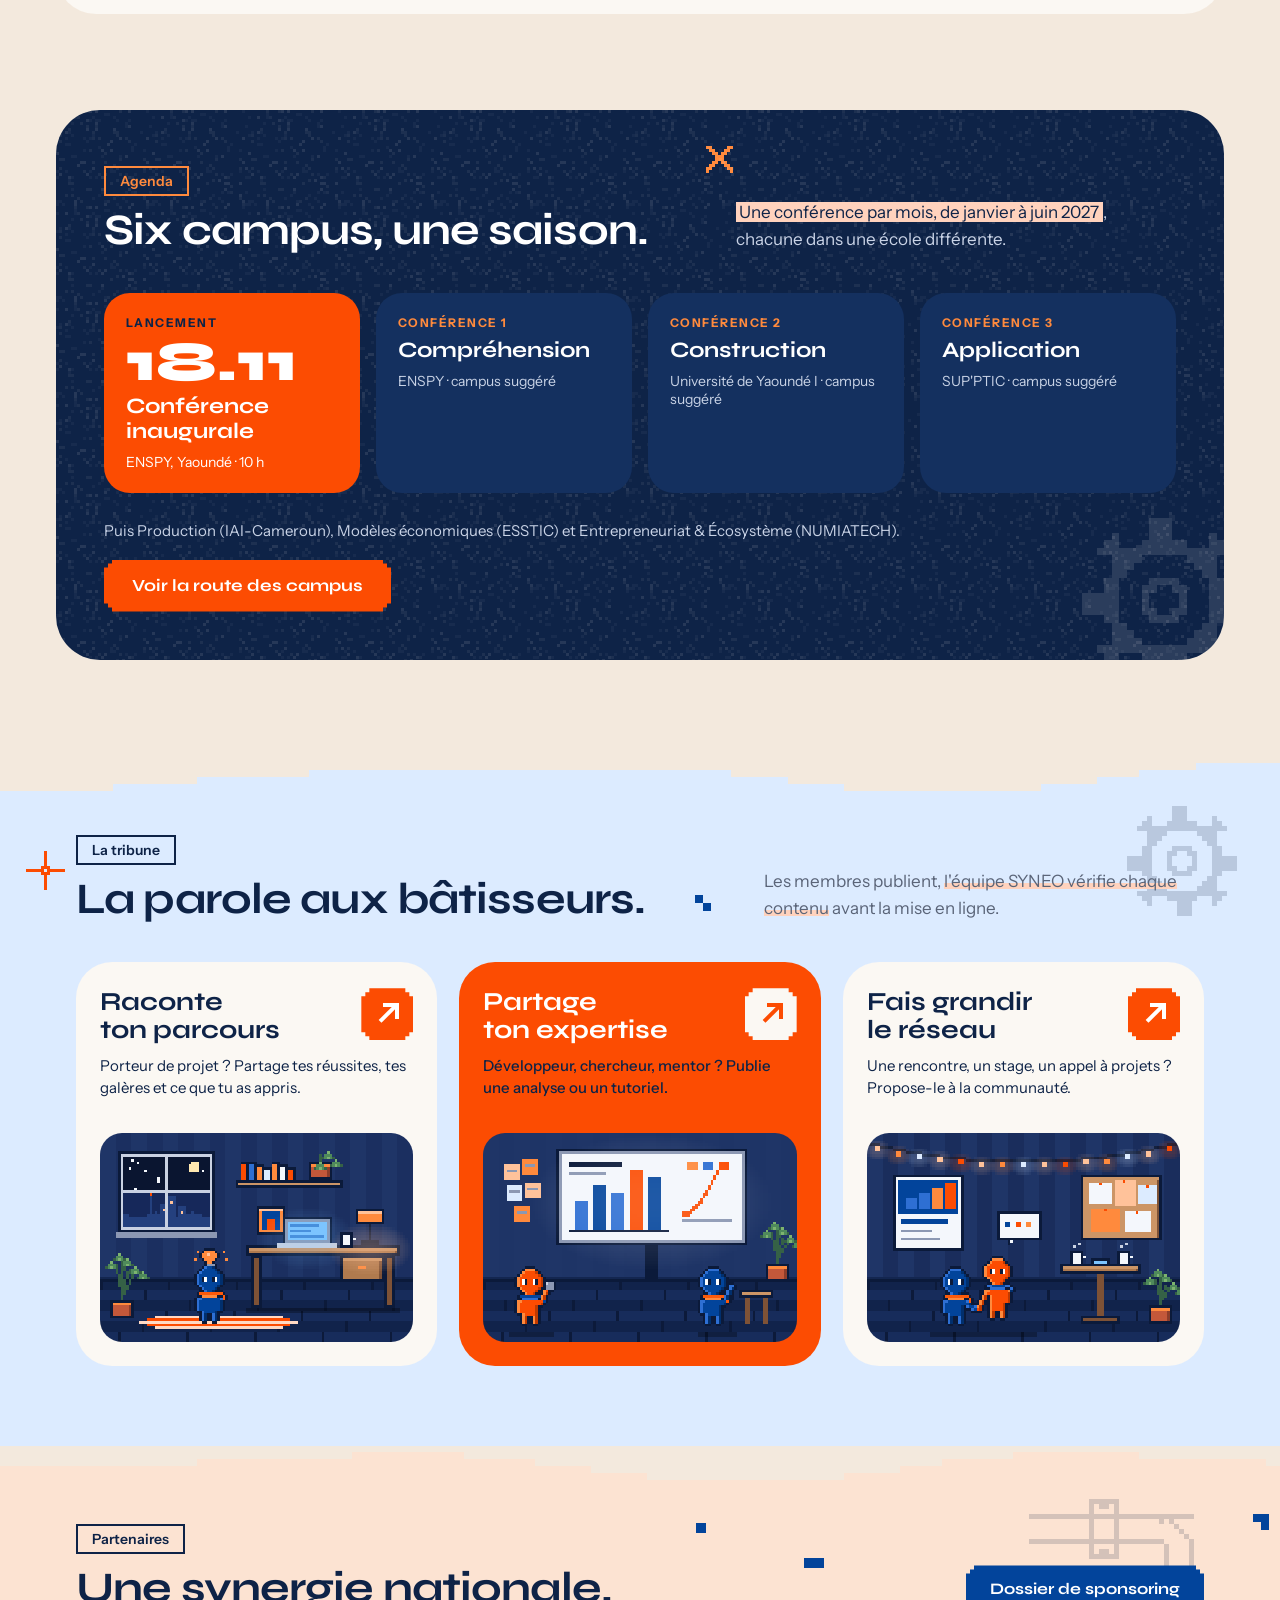
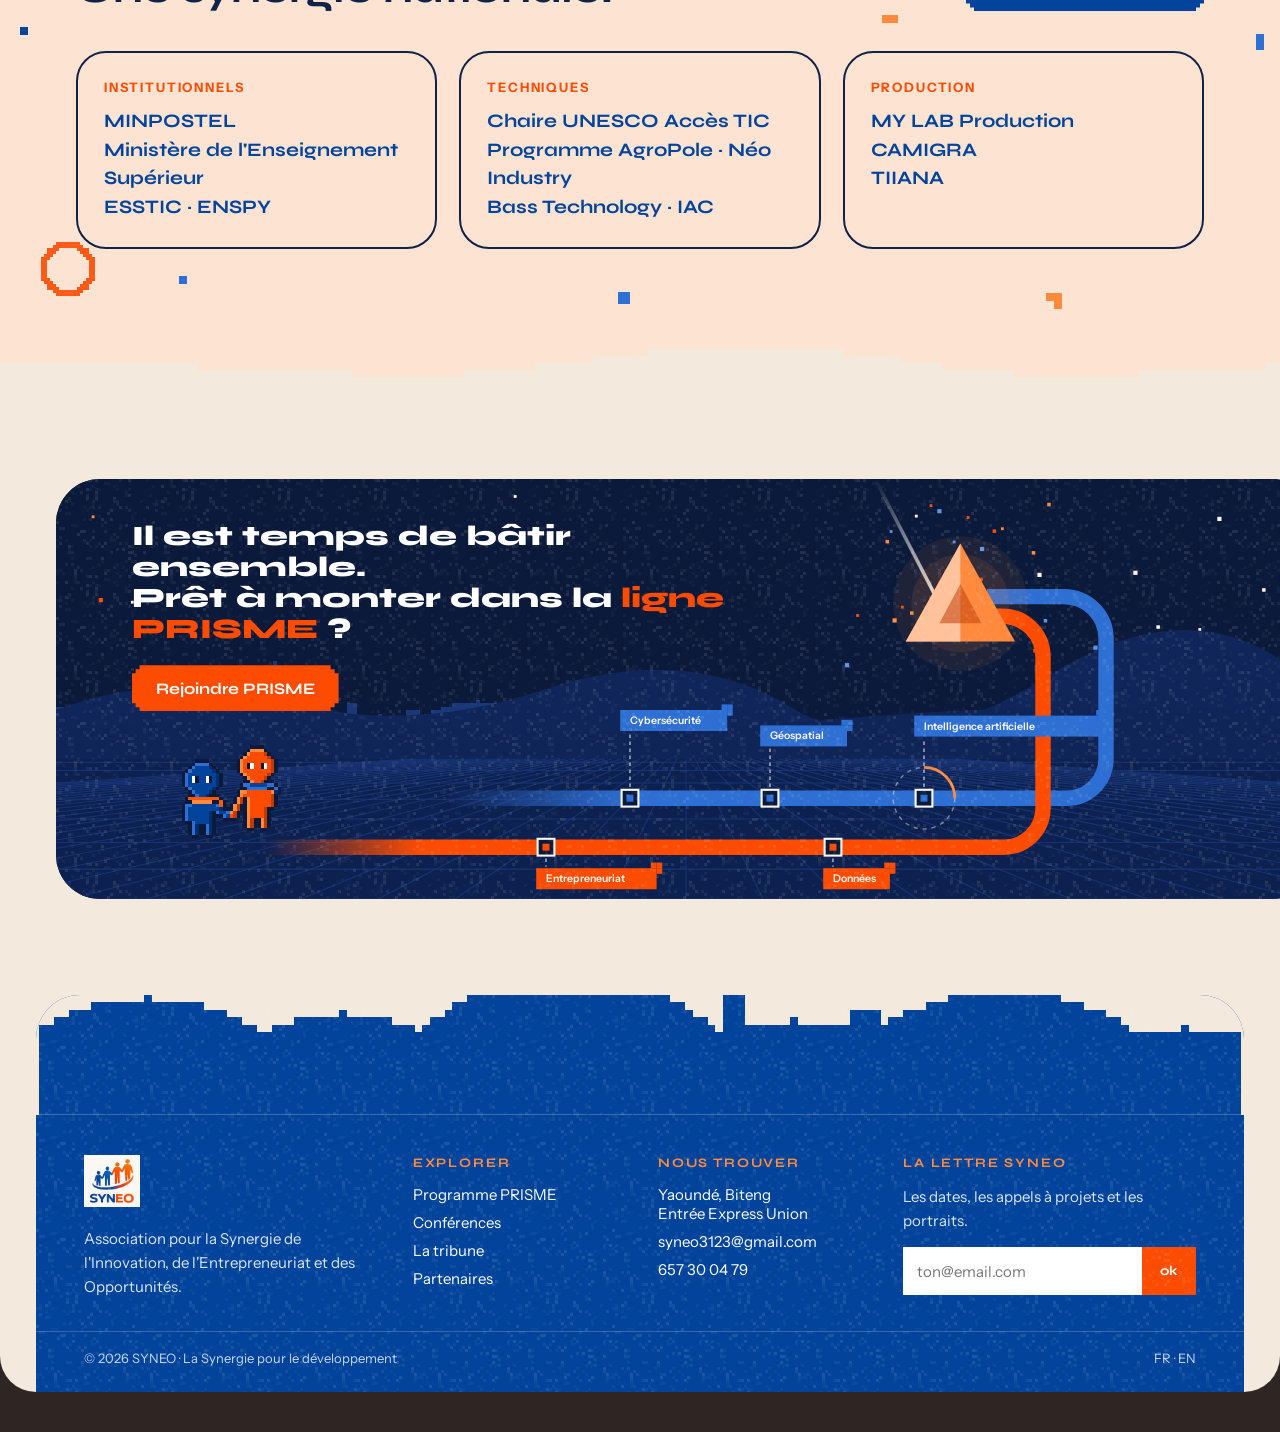
==== commit 6636476a: "feat(design): vignettes expressives, charte sans jaune, bits dans les vides - 8 scènes pixel (escali" ====
--- a/docs/design/maquette-accueil-v2.html
+++ b/docs/design/maquette-accueil-v2.html
@@ -7,7 +7,7 @@
 <link rel="icon" href="../../assets/img/mascotte/avatar.svg">
 <link rel="stylesheet" href="https://fonts.googleapis.com/css2?family=Syne:wght@600;700;800&amp;family=Instrument+Sans:wght@400;500;600;700&amp;display=swap">
 <style>
-:root{--bg:#F3E9DD;--nuit:#0E2347;--bleu:#02449B;--orange:#FC4C02;--or:#F2B233;--creme:#FBF8F3;--gris:#5A6478;
+:root{--bg:#F3E9DD;--nuit:#0E2347;--bleu:#02449B;--orange:#FC4C02;--or:#FF8A3D;--creme:#FBF8F3;--gris:#5A6478;
   --px:polygon(0 8px,4px 8px,4px 4px,8px 4px,8px 0,calc(100% - 8px) 0,calc(100% - 8px) 4px,calc(100% - 4px) 4px,calc(100% - 4px) 8px,100% 8px,100% calc(100% - 8px),calc(100% - 4px) calc(100% - 8px),calc(100% - 4px) calc(100% - 4px),calc(100% - 8px) calc(100% - 4px),calc(100% - 8px) 100%,8px 100%,8px calc(100% - 4px),4px calc(100% - 4px),4px calc(100% - 8px),0 calc(100% - 8px))}
 *{box-sizing:border-box}
 body{margin:0;background:#2E2622;font-family:'Instrument Sans',system-ui,sans-serif;color:var(--nuit)}
@@ -56,7 +56,7 @@
 /* ---------- Mission ---------- */
 .mission{display:grid;grid-template-columns:1fr 150px;align-items:center;gap:40px;padding:72px 40px 40px}
 .mission h2{margin:0;font-family:Syne,sans-serif;font-weight:700;font-size:clamp(26px,2.7vw,38px);line-height:1.2;letter-spacing:-.015em}
-.mission mark{background:linear-gradient(transparent 58%,#FFD66E 58% 92%,transparent 92%);color:inherit}
+.mission mark{background:linear-gradient(transparent 58%,#FFD2BD 58% 92%,transparent 92%);color:inherit}
 .badge{position:relative;width:140px;height:140px;display:block}
 .badge svg{position:absolute;inset:0;animation:spin 18s linear infinite}
 .badge img{position:absolute;inset:40px;width:60px;height:60px;background:var(--orange);padding:8px;clip-path:var(--px)}
@@ -88,7 +88,7 @@
 .sec-head{display:flex;justify-content:space-between;align-items:flex-end;gap:32px;flex-wrap:wrap;margin-bottom:40px}
 .sec-head h2{margin:12px 0 0;font-family:Syne,sans-serif;font-weight:700;font-size:clamp(30px,3.4vw,48px);line-height:1.05;letter-spacing:-.02em}
 .sec-head p{max-width:440px;color:var(--gris);font-size:17px;line-height:1.6;margin:0}
-.hl{background:linear-gradient(transparent 58%,#FFD66E 58% 92%,transparent 92%)}
+.hl{background:linear-gradient(transparent 58%,#FFD2BD 58% 92%,transparent 92%)}
 
 /* Cartes « à propos » remplies */
 .c p{position:relative;z-index:1;margin:14px 0 0;font-size:15px;line-height:1.5;max-width:240px}
@@ -232,7 +232,24 @@
 .bit.blink{animation:led 3.2s steps(1) infinite}
 @keyframes led{0%,70%{opacity:1}71%,85%{opacity:.15}86%,100%{opacity:1}}
 @media (prefers-reduced-motion:reduce){.bit.blink{animation:none}}
-@media (max-width:900px){.bits .bit:nth-child(n+5){display:none}}
+
+
+:root{--or:#FF8A3D;--ciel:#DCEBFF;--peche:#FFD2BD}
+.btn.gold{background:var(--orange);color:#fff}
+.c.g{background:var(--ciel);color:var(--nuit)}
+.st:nth-child(2){background:var(--ciel)}
+.hl,.mission mark{background:linear-gradient(transparent 58%,var(--peche) 58% 92%,transparent 92%)!important}
+.agenda .hl{background:var(--peche)!important}
+/* Cartes à propos : la scène occupe tout le bas */
+.c{display:flex;flex-direction:column;min-height:0;padding:22px 22px 0}
+.c .outline{align-self:flex-start}
+.c img.vig{position:static;transform:none;display:block;width:100%;height:auto;margin-top:18px;image-rendering:pixelated}
+.c:hover img.vig{transform:translateY(-6px)}
+/* Programme : grande scène entre le titre et le texte */
+.prow{grid-template-columns:minmax(0,.9fr) 252px 52px minmax(0,1fr)}
+.prow .mas{width:252px;height:auto;margin:0;align-self:center;image-rendering:pixelated}
+@media (max-width:1000px){.prow{grid-template-columns:1fr 200px minmax(0,1fr)}.prow .mas{width:200px}}
+@media (max-width:900px){.prow .mas{display:block;width:100%;max-width:300px}}
 </style>
 </head>
 <body>
@@ -265,12 +282,12 @@
       <span class="spark" style="left:86%;top:20%;animation-delay:.6s"></span>
       <span class="spark" style="left:40%;top:6%;animation-delay:1.1s;width:3%"></span>
       <span class="coin" style="left:10%;top:12%"></span>
-      <span class="coin" style="left:90%;top:52%;animation-delay:.8s;background:#F2B233"></span>
+      <span class="coin" style="left:90%;top:52%;animation-delay:.8s;background:#FF8A3D"></span>
     </div>
     <div class="tags"><span>Sensibilisation</span><span>Formation</span><span>Incubation</span><span>Mise en réseau</span></div>
   </section>
 
-  <section class="mission"><div class="bits" aria-hidden="true"><i class="bit" style="left:100.2%;top:87.3%;width:12px;height:12px;background:#F2B233;box-shadow:12px 12px 0 #F2B233;"></i><i class="bit blink" style="left:0.2%;top:47.9%;width:8px;height:8px;background:#02449B;box-shadow:0px 8px 0 #02449B;animation-delay:0.2s;"></i><i class="bit" style="left:100.5%;top:9.7%;width:12px;height:12px;background:#F2B233;box-shadow:12px 0px 0 #F2B233,12px 12px 0 #F2B233;"></i><i class="bit blink" style="left:100.3%;top:79.2%;width:8px;height:8px;background:#02449B;animation-delay:0.6s;"></i><i class="bit" style="left:-0.8%;top:44.8%;width:8px;height:8px;background:#2E6FD3;"></i><i class="bit" style="left:100.5%;top:46.2%;width:10px;height:10px;background:#F2B233;box-shadow:10px 10px 0 #F2B233;"></i><i class="bit blink" style="left:100.6%;top:33.7%;width:8px;height:8px;background:#2E6FD3;box-shadow:8px 0px 0 #2E6FD3;animation-delay:1.4s;"></i></div><img class="deco" src="../../assets/img/deco/engrenage.svg" alt="" style="right:20%;top:20px;width:96px"><img class="deco" src="../../assets/img/deco/zigzag-orange.svg" alt="" style="left:1%;top:28px;width:108px;opacity:1">
+  <section class="mission"><div class="bits" data-seed="11" data-n="9" aria-hidden="true"></div><img class="deco" src="../../assets/img/deco/engrenage.svg" alt="" style="right:20%;top:20px;width:96px"><img class="deco" src="../../assets/img/deco/zigzag-orange.svg" alt="" style="left:1%;top:28px;width:108px;opacity:1">
     <h2>Seuls, nous créons des entreprises. <mark>Ensemble, nous bâtissons des écosystèmes.</mark></h2>
     <a class="badge" href="#" aria-label="En savoir plus sur SYNEO">
       <svg viewBox="0 0 140 140" aria-hidden="true"><defs><path id="circ" d="M 70 70 m -52 0 a 52 52 0 1 1 104 0 a 52 52 0 1 1 -104 0"/></defs>
@@ -279,15 +296,15 @@
     </a>
   </section>
 
-  <section class="cards"><div class="bits" aria-hidden="true"><i class="bit" style="left:100.4%;top:64.6%;width:8px;height:8px;background:#F2B233;"></i><i class="bit" style="left:100.4%;top:46.5%;width:8px;height:8px;background:#2E6FD3;"></i><i class="bit" style="left:-0.9%;top:20.3%;width:8px;height:8px;background:#02449B;box-shadow:8px 8px 0 #02449B;"></i><i class="bit" style="left:-0.1%;top:35.7%;width:12px;height:12px;background:#02449B;"></i><i class="bit" style="left:100.5%;top:25.6%;width:12px;height:12px;background:#F2B233;"></i><i class="bit blink" style="left:51.2%;top:3.6%;width:8px;height:8px;background:#02449B;box-shadow:8px 8px 0 #02449B;animation-delay:2.0s;"></i><i class="bit" style="left:-0.9%;top:58.4%;width:12px;height:12px;background:#2E6FD3;box-shadow:0px 12px 0 #2E6FD3;"></i></div>
+  <section class="cards"><div class="bits" data-seed="12" data-n="9" aria-hidden="true"></div>
     <div><span class="outline">À propos</span></div>
-    <a class="c o" href="#"><span class="outline">Notre mission</span><p>Sensibiliser, former, incuber et mettre en réseau les jeunes porteurs de projet.</p><img class="px" src="../../assets/img/mascotte/syn-idee.svg" alt=""></a>
-    <a class="c g" href="#programme"><span class="outline">Le programme PRISME</span><p>Treize mois et sept composantes, de la conférence inaugurale au Forum National.</p><img class="px" src="../../assets/img/mascotte/neo-prisme.svg" alt="" style="height:120px"></a>
-    <a class="c b" href="#partenaires"><span class="outline">Nos partenaires</span><p>Institutions, écoles, entreprises et médias qui bâtissent avec nous.</p><img class="px" src="../../assets/img/mascotte/duo-main-dans-la-main.svg" alt="" style="height:120px"></a>
+    <a class="c o" href="#"><span class="outline">Notre mission</span><p>Sensibiliser, former, incuber et mettre en réseau les jeunes porteurs de projet.</p><img class="vig" src="../../assets/img/vignettes/escalier.png" alt="Néo tend la main à Syn pour l'aider à monter les marches"></a>
+    <a class="c g" href="#programme"><span class="outline">Le programme PRISME</span><p>Treize mois et sept composantes, de la conférence inaugurale au Forum National.</p><img class="vig" src="../../assets/img/vignettes/randonnee.png" alt="Syn et Néo, sacs au dos, montent vers le drapeau au sommet"></a>
+    <a class="c b" href="#partenaires"><span class="outline">Nos partenaires</span><p>Institutions, écoles, entreprises et médias qui bâtissent avec nous.</p><img class="vig" src="../../assets/img/vignettes/poignee.png" alt="Néo serre la main d'un partenaire, Syn tient le dossier"></a>
   </section>
 
   <!-- Chiffres -->
-  <section class="sec"><div class="bits" aria-hidden="true"><i class="bit blink" style="left:-0.1%;top:66.2%;width:8px;height:8px;background:#02449B;box-shadow:8px 0px 0 #02449B,8px 8px 0 #02449B;animation-delay:0.5s;"></i><i class="bit" style="left:99.0%;top:52.8%;width:8px;height:8px;background:#FC4C02;"></i><i class="bit" style="left:100.3%;top:7.3%;width:10px;height:10px;background:#02449B;"></i><i class="bit" style="left:100.9%;top:78.7%;width:12px;height:12px;background:#02449B;box-shadow:12px 0px 0 #02449B;"></i><i class="bit" style="left:0.5%;top:54.4%;width:12px;height:12px;background:#FC4C02;box-shadow:0px 12px 0 #FC4C02;"></i><i class="bit" style="left:99.6%;top:58.3%;width:10px;height:10px;background:#F2B233;box-shadow:10px 10px 0 #F2B233;"></i><i class="bit blink" style="left:48.2%;top:3.2%;width:8px;height:8px;background:#FC4C02;animation-delay:0.9s;"></i><i class="bit" style="left:-1.4%;top:30.7%;width:8px;height:8px;background:#2E6FD3;box-shadow:0px 8px 0 #2E6FD3;"></i></div><img class="deco" src="../../assets/img/deco/croix-or.svg" alt="" style="right:1%;top:44px;width:27px;opacity:1"><img class="deco" src="../../assets/img/deco/anneau.svg" alt="" style="left:-14px;top:40px;width:60px">
+  <section class="sec"><div class="bits" data-seed="13" data-n="9" aria-hidden="true"></div><img class="deco" src="../../assets/img/deco/croix-or.svg" alt="" style="right:1%;top:44px;width:27px;opacity:1"><img class="deco" src="../../assets/img/deco/anneau.svg" alt="" style="left:-14px;top:40px;width:60px">
     <div class="stats">
       <div class="st"><b>27,7 %</b><span>des entreprises camerounaises passent le cap des 5 ans</span><small>Source : CAMERCAP-PARC</small></div>
       <div class="st"><b>60 000</b><span>spécialistes en IA à former d'ici 2040</span><small>Stratégie Nationale d'IA</small></div>
@@ -297,17 +314,17 @@
   </section>
 
   <!-- Programme PRISME -->
-  <section class="sec" id="programme"><div class="bits" aria-hidden="true"><i class="bit blink" style="left:-0.1%;top:63.4%;width:8px;height:8px;background:#FC4C02;box-shadow:8px 0px 0 #FC4C02,8px 8px 0 #FC4C02;animation-delay:1.8s;"></i><i class="bit blink" style="left:99.4%;top:66.2%;width:12px;height:12px;background:#F2B233;animation-delay:2.1s;"></i><i class="bit" style="left:0.2%;top:37.7%;width:8px;height:8px;background:#02449B;box-shadow:8px 8px 0 #02449B;"></i><i class="bit blink" style="left:-2.2%;top:12.2%;width:10px;height:10px;background:#02449B;animation-delay:2.0s;"></i><i class="bit" style="left:-0.5%;top:88.2%;width:8px;height:8px;background:#02449B;box-shadow:8px 8px 0 #02449B;"></i><i class="bit blink" style="left:99.1%;top:14.3%;width:12px;height:12px;background:#2E6FD3;box-shadow:12px 0px 0 #2E6FD3,12px 12px 0 #2E6FD3;animation-delay:1.1s;"></i><i class="bit blink" style="left:0.2%;top:50.0%;width:8px;height:8px;background:#02449B;animation-delay:0.3s;"></i><i class="bit" style="left:-1.0%;top:66.4%;width:8px;height:8px;background:#F2B233;box-shadow:0px 8px 0 #F2B233;"></i><i class="bit" style="left:-1.0%;top:33.2%;width:12px;height:12px;background:#F2B233;box-shadow:0px 12px 0 #F2B233;"></i></div><img class="deco" src="../../assets/img/deco/etincelle-or.svg" alt="" style="left:46%;top:60px;width:39px;opacity:1"><img class="deco" src="../../assets/img/deco/tuyau.svg" alt="" style="right:-10px;top:520px;width:160px">
+  <section class="sec" id="programme"><div class="bits" data-seed="14" data-n="14" aria-hidden="true"></div><img class="deco" src="../../assets/img/deco/etincelle-or.svg" alt="" style="left:46%;top:60px;width:39px;opacity:1"><img class="deco" src="../../assets/img/deco/tuyau.svg" alt="" style="right:-10px;top:520px;width:160px">
     <div class="sec-head">
       <div><span class="outline">Programme PRISME</span><h2>Chaque étape compte.</h2></div>
       <p>Une plateforme nationale de sensibilisation, de formation, d'incubation et de mise en réseau, <span class="hl">de novembre 2026 à décembre 2027</span>.</p>
     </div>
     <div class="prog-box">
-      <a class="prow" href="#"><span class="tagp">18 novembre 2026</span><h3>Conférence inaugurale</h3><img class="px mas" src="../../assets/img/mascotte/neo-micro.svg" alt=""><span class="arw" aria-hidden="true"></span><p class="desc">À l'<u>ENSPY</u>, de 10 h à 13 h 30 : lancement officiel, panel et premier tournage de la série.</p></a>
-      <a class="prow" href="maquette-conferences.html"><span class="tagp">Janvier → juin 2027</span><h3>Conférences thématiques</h3><img class="px mas" src="../../assets/img/mascotte/syn-idee.svg" alt="" style="height:112px"><span class="arw" aria-hidden="true"></span><p class="desc"><u>6 conférences</u> itinérantes, chacune sur un site d'enseignement supérieur différent.</p></a>
-      <a class="prow" href="#"><span class="tagp">Juillet → novembre 2027</span><h3>Formation &amp; incubation</h3><img class="px mas" src="../../assets/img/mascotte/syn-laptop.svg" alt="" style="height:92px"><span class="arw" aria-hidden="true"></span><p class="desc">Une cohorte de <u>40 à 60 porteurs de projet</u> formés et accompagnés.</p></a>
-      <a class="prow" href="#"><span class="tagp">Toute l'année · <em>série</em></span><h3>Les Bâtisseurs</h3><img class="px mas" src="../../assets/img/mascotte/neo-prisme.svg" alt="" style="height:86px"><span class="arw" aria-hidden="true"></span><p class="desc"><u>24 épisodes</u> diffusés sur la CRTV et les médias partenaires.</p></a>
-      <a class="prow" href="#"><span class="tagp">Décembre 2027</span><h3>Forum National</h3><img class="px mas" src="../../assets/img/mascotte/neo-salut.svg" alt="" style="height:92px"><span class="arw" aria-hidden="true"></span><p class="desc">Forum National de l'<u>écosystème entrepreneurial</u>, en clôture du programme.</p></a>
+      <a class="prow" href="#"><span class="tagp">18 novembre 2026</span><h3>Conférence inaugurale</h3><img class="mas" src="../../assets/img/vignettes/conference.png" alt="Néo au pupitre devant le public"><span class="arw" aria-hidden="true"></span><p class="desc">À l'<u>ENSPY</u>, de 10 h à 13 h 30 : lancement officiel, panel et premier tournage de la série.</p></a>
+      <a class="prow" href="maquette-conferences.html"><span class="tagp">Janvier → juin 2027</span><h3>Conférences thématiques</h3><img class="mas" src="../../assets/img/vignettes/etudier.png" alt="Syn révise au bureau, l'idée s'allume"><span class="arw" aria-hidden="true"></span><p class="desc"><u>6 conférences</u> itinérantes, chacune sur un site d'enseignement supérieur différent.</p></a>
+      <a class="prow" href="#"><span class="tagp">Juillet → novembre 2027</span><h3>Formation &amp; incubation</h3><img class="mas" src="../../assets/img/vignettes/atelier.png" alt="Syn code, Néo le guide"><span class="arw" aria-hidden="true"></span><p class="desc">Une cohorte de <u>40 à 60 porteurs de projet</u> formés et accompagnés.</p></a>
+      <a class="prow" href="#"><span class="tagp">Toute l'année · <em>série</em></span><h3>Les Bâtisseurs</h3><img class="mas" src="../../assets/img/vignettes/tournage.png" alt="Syn filme Néo qui salue"><span class="arw" aria-hidden="true"></span><p class="desc"><u>24 épisodes</u> diffusés sur la CRTV et les médias partenaires.</p></a>
+      <a class="prow" href="#"><span class="tagp">Décembre 2027</span><h3>Forum National</h3><img class="mas" src="../../assets/img/vignettes/forum.png" alt="Trois personnages échangent sous une banderole"><span class="arw" aria-hidden="true"></span><p class="desc">Forum National de l'<u>écosystème entrepreneurial</u>, en clôture du programme.</p></a>
     </div>
   </section>
 
@@ -315,7 +332,7 @@
   <section class="sec">
     <div class="agenda"><img class="deco" src="../../assets/img/deco/engrenage-clair.svg" alt="" style="right:-30px;bottom:-30px;width:180px;opacity:.12"><img class="deco" src="../../assets/img/deco/croix-or.svg" alt="" style="right:42%;top:36px;width:27px;opacity:1">
       <div class="sec-head" style="position:relative;z-index:1">
-        <div><span class="outline" style="color:#F2B233">Agenda</span><h2>Six campus, une saison.</h2></div>
+        <div><span class="outline" style="color:#FF8A3D">Agenda</span><h2>Six campus, une saison.</h2></div>
         <p><span class="hl">Une conférence par mois, de janvier à juin 2027</span>, chacune dans une école différente.</p>
       </div>
       <div class="tiles">
@@ -332,7 +349,7 @@
   <svg class="wave" viewBox="0 0 1456 64" preserveAspectRatio="none" shape-rendering="crispEdges" aria-hidden="true"><path d="M0 64 V40 H16 V40 H32 V40 H48 V40 H64 V40 H80 V40 H96 V40 H112 V40 H128 V32 H144 V32 H160 V32 H176 V32 H192 V32 H208 V32 H224 V24 H240 V24 H256 V24 H272 V24 H288 V24 H304 V24 H320 V24 H336 V24 H352 V16 H368 V16 H384 V16 H400 V16 H416 V16 H432 V16 H448 V16 H464 V16 H480 V16 H496 V16 H512 V16 H528 V16 H544 V16 H560 V16 H576 V16 H592 V16 H608 V16 H624 V16 H640 V16 H656 V16 H672 V16 H688 V16 H704 V16 H720 V16 H736 V16 H752 V16 H768 V16 H784 V16 H800 V16 H816 V16 H832 V24 H848 V24 H864 V24 H880 V24 H896 V32 H912 V32 H928 V32 H944 V32 H960 V40 H976 V40 H992 V40 H1008 V40 H1024 V40 H1040 V40 H1056 V40 H1072 V40 H1088 V40 H1104 V40 H1120 V40 H1136 V40 H1152 V40 H1168 V40 H1184 V32 H1200 V32 H1216 V32 H1232 V32 H1248 V24 H1264 V24 H1280 V24 H1296 V16 H1312 V16 H1328 V16 H1344 V16 H1360 V8 H1376 V8 H1392 V8 H1408 V8 H1424 V8 H1440 V8 H1456 V64 Z" fill="#DCEBFF"/></svg>
   <div class="band ciel">
   <img class="deco" src="../../assets/img/deco/engrenage.svg" alt="" style="right:3%;top:-10px;width:120px;opacity:.16"><img class="deco" src="../../assets/img/deco/etincelle-orange.svg" alt="" style="left:2%;top:40px;width:39px;opacity:1">
-  <section class="sec" id="tribune"><div class="bits" aria-hidden="true"><i class="bit blink" style="left:35.3%;top:3.2%;width:8px;height:8px;background:#02449B;animation-delay:1.9s;"></i><i class="bit" style="left:-0.1%;top:38.3%;width:8px;height:8px;background:#FC4C02;box-shadow:0px 8px 0 #FC4C02;"></i><i class="bit blink" style="left:-1.4%;top:26.1%;width:8px;height:8px;background:#FC4C02;box-shadow:8px 0px 0 #FC4C02;animation-delay:2.2s;"></i><i class="bit" style="left:99.2%;top:46.1%;width:12px;height:12px;background:#F2B233;"></i><i class="bit" style="left:99.8%;top:33.7%;width:12px;height:12px;background:#F2B233;"></i><i class="bit" style="left:35.6%;top:1.4%;width:8px;height:8px;background:#2E6FD3;box-shadow:8px 0px 0 #2E6FD3,8px 8px 0 #2E6FD3;"></i><i class="bit blink" style="left:-0.6%;top:19.3%;width:8px;height:8px;background:#02449B;box-shadow:0px 8px 0 #02449B;animation-delay:1.1s;"></i><i class="bit" style="left:100.2%;top:41.3%;width:8px;height:8px;background:#02449B;box-shadow:8px 8px 0 #02449B;"></i></div>
+  <section class="sec" id="tribune"><div class="bits" data-seed="15" data-n="9" aria-hidden="true"></div>
     <div class="sec-head">
       <div><span class="outline">La tribune</span><h2>La parole aux bâtisseurs.</h2></div>
       <p>Les membres publient, <span class="hl">l'équipe SYNEO vérifie chaque contenu</span> avant la mise en ligne.</p>
@@ -346,7 +363,7 @@
 
   </div>
   <svg class="wave" viewBox="0 0 1456 64" preserveAspectRatio="none" shape-rendering="crispEdges" aria-hidden="true"><path d="M0 64 V24 H16 V24 H32 V24 H48 V24 H64 V24 H80 V24 H96 V24 H112 V24 H128 V24 H144 V24 H160 V24 H176 V24 H192 V24 H208 V24 H224 V16 H240 V16 H256 V16 H272 V16 H288 V16 H304 V16 H320 V16 H336 V16 H352 V16 H368 V16 H384 V16 H400 V8 H416 V8 H432 V8 H448 V8 H464 V8 H480 V8 H496 V8 H512 V8 H528 V16 H544 V16 H560 V16 H576 V16 H592 V16 H608 V24 H624 V24 H640 V24 H656 V24 H672 V32 H688 V32 H704 V32 H720 V32 H736 V40 H752 V40 H768 V40 H784 V40 H800 V40 H816 V40 H832 V40 H848 V40 H864 V40 H880 V40 H896 V40 H912 V40 H928 V40 H944 V40 H960 V32 H976 V32 H992 V32 H1008 V32 H1024 V24 H1040 V24 H1056 V24 H1072 V16 H1088 V16 H1104 V16 H1120 V16 H1136 V16 H1152 V8 H1168 V8 H1184 V8 H1200 V8 H1216 V8 H1232 V8 H1248 V8 H1264 V8 H1280 V8 H1296 V16 H1312 V16 H1328 V16 H1344 V16 H1360 V16 H1376 V16 H1392 V16 H1408 V16 H1424 V16 H1440 V24 H1456 V64 Z" fill="#FCE3D2"/></svg>
-  <div class="band peche"><div class="bits" aria-hidden="true"><i class="bit" style="left:-0.8%;top:42.7%;width:12px;height:12px;background:#02449B;box-shadow:0px 12px 0 #02449B;"></i><i class="bit" style="left:99.3%;top:25.6%;width:10px;height:10px;background:#FC4C02;box-shadow:10px 0px 0 #FC4C02;"></i><i class="bit blink" style="left:53.1%;top:1.1%;width:8px;height:8px;background:#2E6FD3;box-shadow:8px 0px 0 #2E6FD3;animation-delay:0.4s;"></i><i class="bit" style="left:100.4%;top:46.9%;width:10px;height:10px;background:#02449B;box-shadow:10px 0px 0 #02449B;"></i><i class="bit" style="left:-1.9%;top:49.5%;width:8px;height:8px;background:#2E6FD3;box-shadow:8px 0px 0 #2E6FD3;"></i><i class="bit blink" style="left:-1.9%;top:94.0%;width:8px;height:8px;background:#2E6FD3;box-shadow:8px 0px 0 #2E6FD3;animation-delay:0.4s;"></i><i class="bit" style="left:-0.8%;top:11.8%;width:12px;height:12px;background:#02449B;box-shadow:0px 12px 0 #02449B;"></i></div>
+  <div class="band peche"><div class="bits" data-seed="16" data-n="9" aria-hidden="true"></div>
   <img class="deco" src="../../assets/img/deco/tuyau.svg" alt="" style="right:4%;top:-6px;width:200px;opacity:.16"><img class="deco" src="../../assets/img/deco/anneau-orange.svg" alt="" style="left:3%;bottom:30px;width:60px;opacity:.9">
   <!-- Partenaires -->
   <section class="sec" id="partenaires">
@@ -366,7 +383,7 @@
   <!-- Ligne PRISME -->
   <section class="sec">
     <div class="ligne">
-      <svg viewBox="0 0 1800 600" preserveAspectRatio="xMidYMid slice" class="ligne-svg" xmlns="http://www.w3.org/2000/svg" role="img" aria-label="La ligne PRISME : le prisme doré sépare la lumière en deux cordes, bleue et orange, dont les stations sont les filières du programme ; Syn et Néo attendent au départ, devant Yaoundé"><rect width="1800" height="400" fill="#0B1A3A"/><rect x="1301" y="53" width="4" height="4" fill="#FC4C02"/><rect x="1127" y="263" width="6" height="6" fill="#5E93E6"/><rect x="1320" y="97" width="6" height="6" fill="#5E93E6"/><rect x="51" y="52" width="4" height="4" fill="#F2B233"/><rect x="107" y="174" width="4" height="4" fill="#FBF8F3"/><rect x="1482" y="238" width="6" height="6" fill="#5E93E6"/><rect x="1660" y="247" width="4" height="4" fill="#FBF8F3"/><rect x="1396" y="243" width="5" height="5" fill="#FC4C02"/><rect x="1195" y="199" width="6" height="6" fill="#F2B233"/><rect x="1416" y="34" width="5" height="5" fill="#F2B233"/><rect x="1394" y="103" width="5" height="5" fill="#F2B233"/><rect x="1191" y="73" width="4" height="4" fill="#5E93E6"/><rect x="1723" y="156" width="5" height="5" fill="#FBF8F3"/><rect x="1768" y="267" width="4" height="4" fill="#FBF8F3"/><rect x="1659" y="54" width="6" height="6" fill="#FBF8F3"/><rect x="61" y="170" width="6" height="6" fill="#FC4C02"/><rect x="1259" y="43" width="6" height="6" fill="#5E93E6"/><rect x="1220" y="189" width="5" height="5" fill="#F2B233"/><rect x="654" y="23" width="4" height="4" fill="#FBF8F3"/><rect x="1248" y="36" width="4" height="4" fill="#FC4C02"/><rect x="1338" y="72" width="5" height="5" fill="#FC4C02"/><rect x="1319" y="141" width="5" height="5" fill="#FC4C02"/><rect x="1143" y="193" width="4" height="4" fill="#FC4C02"/><rect x="1207" y="181" width="4" height="4" fill="#FC4C02"/><rect x="1281" y="88" width="4" height="4" fill="#5E93E6"/><rect x="1304" y="190" width="6" height="6" fill="#FBF8F3"/><rect x="1411" y="200" width="5" height="5" fill="#5E93E6"/><rect x="1227" y="51" width="4" height="4" fill="#FBF8F3"/><rect x="1572" y="209" width="5" height="5" fill="#FBF8F3"/><rect x="1632" y="213" width="4" height="4" fill="#FBF8F3"/><rect x="1185" y="87" width="5" height="5" fill="#F2B233"/><rect x="1350" y="69" width="4" height="4" fill="#F2B233"/><rect x="1402" y="134" width="6" height="6" fill="#FBF8F3"/><rect x="1539" y="131" width="6" height="6" fill="#FBF8F3"/><image href="../../assets/img/mascotte/yaounde-nuit.svg" x="-40" y="250" width="800" height="150" style="image-rendering:pixelated"/><path d="M0 400 L0 330 Q 160 270 330 318 T 700 300 T 1050 326 T 1420 280 T 1800 300 L1800 400 Z" fill="#10265A"/><path d="M0 400 L0 360 Q 260 330 520 352 T 1100 344 T 1800 336 L1800 400 Z" fill="#0F2457"/><rect y="400" width="1800" height="200" fill="#0D2150"/><g stroke="#1D3C82" stroke-width="1.5" opacity=".7"><line x1="504.0" y1="400" x2="-2400" y2="600"/><line x1="517.2" y1="400" x2="-2290" y2="600"/><line x1="530.4" y1="400" x2="-2180" y2="600"/><line x1="543.6" y1="400" x2="-2070" y2="600"/><line x1="556.8" y1="400" x2="-1960" y2="600"/><line x1="570.0" y1="400" x2="-1850" y2="600"/><line x1="583.2" y1="400" x2="-1740" y2="600"/><line x1="596.4" y1="400" x2="-1630" y2="600"/><line x1="609.6" y1="400" x2="-1520" y2="600"/><line x1="622.8" y1="400" x2="-1410" y2="600"/><line x1="636.0" y1="400" x2="-1300" y2="600"/><line x1="649.2" y1="400" x2="-1190" y2="600"/><line x1="662.4" y1="400" x2="-1080" y2="600"/><line x1="675.6" y1="400" x2="-970" y2="600"/><line x1="688.8" y1="400" x2="-860" y2="600"/><line x1="702.0" y1="400" x2="-750" y2="600"/><line x1="715.2" y1="400" x2="-640" y2="600"/><line x1="728.4" y1="400" x2="-530" y2="600"/><line x1="741.6" y1="400" x2="-420" y2="600"/><line x1="754.8" y1="400" x2="-310" y2="600"/><line x1="768.0" y1="400" x2="-200" y2="600"/><line x1="781.2" y1="400" x2="-90" y2="600"/><line x1="794.4" y1="400" x2="20" y2="600"/><line x1="807.6" y1="400" x2="130" y2="600"/><line x1="820.8" y1="400" x2="240" y2="600"/><line x1="834.0" y1="400" x2="350" y2="600"/><line x1="847.2" y1="400" x2="460" y2="600"/><line x1="860.4" y1="400" x2="570" y2="600"/><line x1="873.6" y1="400" x2="680" y2="600"/><line x1="886.8" y1="400" x2="790" y2="600"/><line x1="900.0" y1="400" x2="900" y2="600"/><line x1="913.2" y1="400" x2="1010" y2="600"/><line x1="926.4" y1="400" x2="1120" y2="600"/><line x1="939.6" y1="400" x2="1230" y2="600"/><line x1="952.8" y1="400" x2="1340" y2="600"/><line x1="966.0" y1="400" x2="1450" y2="600"/><line x1="979.2" y1="400" x2="1560" y2="600"/><line x1="992.4" y1="400" x2="1670" y2="600"/><line x1="1005.6" y1="400" x2="1780" y2="600"/><line x1="1018.8" y1="400" x2="1890" y2="600"/><line x1="1032.0" y1="400" x2="2000" y2="600"/><line x1="1045.2" y1="400" x2="2110" y2="600"/><line x1="1058.4" y1="400" x2="2220" y2="600"/><line x1="1071.6" y1="400" x2="2330" y2="600"/><line x1="1084.8" y1="400" x2="2440" y2="600"/><line x1="1098.0" y1="400" x2="2550" y2="600"/><line x1="1111.2" y1="400" x2="2660" y2="600"/><line x1="1124.4" y1="400" x2="2770" y2="600"/><line x1="1137.6" y1="400" x2="2880" y2="600"/><line x1="1150.8" y1="400" x2="2990" y2="600"/><line x1="1164.0" y1="400" x2="3100" y2="600"/><line x1="1177.2" y1="400" x2="3210" y2="600"/><line x1="1190.4" y1="400" x2="3320" y2="600"/><line x1="1203.6" y1="400" x2="3430" y2="600"/><line x1="1216.8" y1="400" x2="3540" y2="600"/><line x1="1230.0" y1="400" x2="3650" y2="600"/><line x1="1243.2" y1="400" x2="3760" y2="600"/><line x1="1256.4" y1="400" x2="3870" y2="600"/><line x1="1269.6" y1="400" x2="3980" y2="600"/><line x1="1282.8" y1="400" x2="4090" y2="600"/><line x1="0" y1="404.7" x2="1800" y2="404.7"/><line x1="0" y1="416.5" x2="1800" y2="416.5"/><line x1="0" y1="434.2" x2="1800" y2="434.2"/><line x1="0" y1="457.4" x2="1800" y2="457.4"/><line x1="0" y1="485.8" x2="1800" y2="485.8"/><line x1="0" y1="519.2" x2="1800" y2="519.2"/><line x1="0" y1="557.3" x2="1800" y2="557.3"/><line x1="0" y1="600.0" x2="1800" y2="600.0"/></g>
+      <svg viewBox="0 0 1800 600" preserveAspectRatio="xMidYMid slice" class="ligne-svg" xmlns="http://www.w3.org/2000/svg" role="img" aria-label="La ligne PRISME : le prisme doré sépare la lumière en deux cordes, bleue et orange, dont les stations sont les filières du programme ; Syn et Néo attendent au départ, devant Yaoundé"><rect width="1800" height="400" fill="#0B1A3A"/><rect x="1301" y="53" width="4" height="4" fill="#FC4C02"/><rect x="1127" y="263" width="6" height="6" fill="#5E93E6"/><rect x="1320" y="97" width="6" height="6" fill="#5E93E6"/><rect x="51" y="52" width="4" height="4" fill="#FF8A3D"/><rect x="107" y="174" width="4" height="4" fill="#FBF8F3"/><rect x="1482" y="238" width="6" height="6" fill="#5E93E6"/><rect x="1660" y="247" width="4" height="4" fill="#FBF8F3"/><rect x="1396" y="243" width="5" height="5" fill="#FC4C02"/><rect x="1195" y="199" width="6" height="6" fill="#FF8A3D"/><rect x="1416" y="34" width="5" height="5" fill="#FF8A3D"/><rect x="1394" y="103" width="5" height="5" fill="#FF8A3D"/><rect x="1191" y="73" width="4" height="4" fill="#5E93E6"/><rect x="1723" y="156" width="5" height="5" fill="#FBF8F3"/><rect x="1768" y="267" width="4" height="4" fill="#FBF8F3"/><rect x="1659" y="54" width="6" height="6" fill="#FBF8F3"/><rect x="61" y="170" width="6" height="6" fill="#FC4C02"/><rect x="1259" y="43" width="6" height="6" fill="#5E93E6"/><rect x="1220" y="189" width="5" height="5" fill="#FF8A3D"/><rect x="654" y="23" width="4" height="4" fill="#FBF8F3"/><rect x="1248" y="36" width="4" height="4" fill="#FC4C02"/><rect x="1338" y="72" width="5" height="5" fill="#FC4C02"/><rect x="1319" y="141" width="5" height="5" fill="#FC4C02"/><rect x="1143" y="193" width="4" height="4" fill="#FC4C02"/><rect x="1207" y="181" width="4" height="4" fill="#FC4C02"/><rect x="1281" y="88" width="4" height="4" fill="#5E93E6"/><rect x="1304" y="190" width="6" height="6" fill="#FBF8F3"/><rect x="1411" y="200" width="5" height="5" fill="#5E93E6"/><rect x="1227" y="51" width="4" height="4" fill="#FBF8F3"/><rect x="1572" y="209" width="5" height="5" fill="#FBF8F3"/><rect x="1632" y="213" width="4" height="4" fill="#FBF8F3"/><rect x="1185" y="87" width="5" height="5" fill="#FF8A3D"/><rect x="1350" y="69" width="4" height="4" fill="#FF8A3D"/><rect x="1402" y="134" width="6" height="6" fill="#FBF8F3"/><rect x="1539" y="131" width="6" height="6" fill="#FBF8F3"/><image href="../../assets/img/mascotte/yaounde-nuit.svg" x="-40" y="250" width="800" height="150" style="image-rendering:pixelated"/><path d="M0 400 L0 330 Q 160 270 330 318 T 700 300 T 1050 326 T 1420 280 T 1800 300 L1800 400 Z" fill="#10265A"/><path d="M0 400 L0 360 Q 260 330 520 352 T 1100 344 T 1800 336 L1800 400 Z" fill="#0F2457"/><rect y="400" width="1800" height="200" fill="#0D2150"/><g stroke="#1D3C82" stroke-width="1.5" opacity=".7"><line x1="504.0" y1="400" x2="-2400" y2="600"/><line x1="517.2" y1="400" x2="-2290" y2="600"/><line x1="530.4" y1="400" x2="-2180" y2="600"/><line x1="543.6" y1="400" x2="-2070" y2="600"/><line x1="556.8" y1="400" x2="-1960" y2="600"/><line x1="570.0" y1="400" x2="-1850" y2="600"/><line x1="583.2" y1="400" x2="-1740" y2="600"/><line x1="596.4" y1="400" x2="-1630" y2="600"/><line x1="609.6" y1="400" x2="-1520" y2="600"/><line x1="622.8" y1="400" x2="-1410" y2="600"/><line x1="636.0" y1="400" x2="-1300" y2="600"/><line x1="649.2" y1="400" x2="-1190" y2="600"/><line x1="662.4" y1="400" x2="-1080" y2="600"/><line x1="675.6" y1="400" x2="-970" y2="600"/><line x1="688.8" y1="400" x2="-860" y2="600"/><line x1="702.0" y1="400" x2="-750" y2="600"/><line x1="715.2" y1="400" x2="-640" y2="600"/><line x1="728.4" y1="400" x2="-530" y2="600"/><line x1="741.6" y1="400" x2="-420" y2="600"/><line x1="754.8" y1="400" x2="-310" y2="600"/><line x1="768.0" y1="400" x2="-200" y2="600"/><line x1="781.2" y1="400" x2="-90" y2="600"/><line x1="794.4" y1="400" x2="20" y2="600"/><line x1="807.6" y1="400" x2="130" y2="600"/><line x1="820.8" y1="400" x2="240" y2="600"/><line x1="834.0" y1="400" x2="350" y2="600"/><line x1="847.2" y1="400" x2="460" y2="600"/><line x1="860.4" y1="400" x2="570" y2="600"/><line x1="873.6" y1="400" x2="680" y2="600"/><line x1="886.8" y1="400" x2="790" y2="600"/><line x1="900.0" y1="400" x2="900" y2="600"/><line x1="913.2" y1="400" x2="1010" y2="600"/><line x1="926.4" y1="400" x2="1120" y2="600"/><line x1="939.6" y1="400" x2="1230" y2="600"/><line x1="952.8" y1="400" x2="1340" y2="600"/><line x1="966.0" y1="400" x2="1450" y2="600"/><line x1="979.2" y1="400" x2="1560" y2="600"/><line x1="992.4" y1="400" x2="1670" y2="600"/><line x1="1005.6" y1="400" x2="1780" y2="600"/><line x1="1018.8" y1="400" x2="1890" y2="600"/><line x1="1032.0" y1="400" x2="2000" y2="600"/><line x1="1045.2" y1="400" x2="2110" y2="600"/><line x1="1058.4" y1="400" x2="2220" y2="600"/><line x1="1071.6" y1="400" x2="2330" y2="600"/><line x1="1084.8" y1="400" x2="2440" y2="600"/><line x1="1098.0" y1="400" x2="2550" y2="600"/><line x1="1111.2" y1="400" x2="2660" y2="600"/><line x1="1124.4" y1="400" x2="2770" y2="600"/><line x1="1137.6" y1="400" x2="2880" y2="600"/><line x1="1150.8" y1="400" x2="2990" y2="600"/><line x1="1164.0" y1="400" x2="3100" y2="600"/><line x1="1177.2" y1="400" x2="3210" y2="600"/><line x1="1190.4" y1="400" x2="3320" y2="600"/><line x1="1203.6" y1="400" x2="3430" y2="600"/><line x1="1216.8" y1="400" x2="3540" y2="600"/><line x1="1230.0" y1="400" x2="3650" y2="600"/><line x1="1243.2" y1="400" x2="3760" y2="600"/><line x1="1256.4" y1="400" x2="3870" y2="600"/><line x1="1269.6" y1="400" x2="3980" y2="600"/><line x1="1282.8" y1="400" x2="4090" y2="600"/><line x1="0" y1="404.7" x2="1800" y2="404.7"/><line x1="0" y1="416.5" x2="1800" y2="416.5"/><line x1="0" y1="434.2" x2="1800" y2="434.2"/><line x1="0" y1="457.4" x2="1800" y2="457.4"/><line x1="0" y1="485.8" x2="1800" y2="485.8"/><line x1="0" y1="519.2" x2="1800" y2="519.2"/><line x1="0" y1="557.3" x2="1800" y2="557.3"/><line x1="0" y1="600.0" x2="1800" y2="600.0"/></g>
     <defs>
       <linearGradient id="fb" gradientUnits="userSpaceOnUse" x1="560" y1="0" x2="820" y2="0"><stop offset="0" stop-color="#2E6FD3" stop-opacity="0"/><stop offset="1" stop-color="#2E6FD3"/></linearGradient>
       <linearGradient id="fo" gradientUnits="userSpaceOnUse" x1="300" y1="0" x2="520" y2="0"><stop offset="0" stop-color="#FC4C02" stop-opacity="0"/><stop offset="1" stop-color="#FC4C02"/></linearGradient>
@@ -379,12 +396,12 @@
     <!-- corde orange : passe par-dessus la bleue -->
     <path d="M 1334 196 H 1352 A 58 58 0 0 1 1410 254 V 470 A 56 56 0 0 1 1354 526 H 300" stroke="url(#fo)" stroke-width="22" fill="none"/>
     <g>
-      <circle cx="1292" cy="178" r="96" fill="#F2B233" opacity=".08"/>
-      <circle cx="1292" cy="178" r="70" fill="#F2B233" opacity=".1"/>
-      <polygon points="1292,92 1214,232 1370,232" fill="#F2B233"/>
-      <polygon points="1292,92 1214,232 1292,232" fill="#FFD66E"/>
-      <polygon points="1292,150 1262,206 1322,206" fill="#C98E1B" opacity=".55"/>
-    </g><circle cx="1240" cy="456" r="44" fill="none" stroke="#FBF8F3" stroke-width="2" stroke-dasharray="6 7" opacity=".45"/><path d="M 1240 412 A 44 44 0 0 1 1284 456" fill="none" stroke="#F2B233" stroke-width="4"/>
+      <circle cx="1292" cy="178" r="96" fill="#FF8A3D" opacity=".08"/>
+      <circle cx="1292" cy="178" r="70" fill="#FF8A3D" opacity=".1"/>
+      <polygon points="1292,92 1214,232 1370,232" fill="#FF8A3D"/>
+      <polygon points="1292,92 1214,232 1292,232" fill="#FFC29A"/>
+      <polygon points="1292,150 1262,206 1322,206" fill="#C2410C" opacity=".55"/>
+    </g><circle cx="1240" cy="456" r="44" fill="none" stroke="#FBF8F3" stroke-width="2" stroke-dasharray="6 7" opacity=".45"/><path d="M 1240 412 A 44 44 0 0 1 1284 456" fill="none" stroke="#FF8A3D" stroke-width="4"/>
     <line x1="1240" y1="440.0" x2="1240" y2="370" stroke="#FBF8F3" stroke-width="2" stroke-dasharray="5 5" opacity=".7"/>
     <rect x="1228.0" y="444.0" width="24" height="24" fill="#0B1A3A" stroke="#FBF8F3" stroke-width="3"/>
     <rect x="1235.0" y="451.0" width="10" height="10" fill="#2E6FD3"/>
@@ -452,5 +469,41 @@
   </footer>
 </div>
 <a class="wa" href="#" aria-label="Écrire à SYNEO sur WhatsApp"><img src="../../assets/img/mascotte/avatar.svg" alt=""><span>Une question ? WhatsApp</span></a>
+
+<script>
+/* Bits tech : placés au hasard (graine fixe) dans les espaces vides, jamais sur du texte ni sur une carte */
+(function () {
+  const COLS = ['#02449B', '#02449B', '#2E6FD3', '#FC4C02', '#FF8A3D'];
+  const SHAPES = [[[0,0]], [[0,0]], [[0,0],[1,0]], [[0,0],[0,1]], [[0,0],[1,1]], [[0,0],[1,0],[1,1]]];
+  const OBST = 'h2,h3,p,a,img,.outline,.st,.c,.prog-box,.tc,.pt,.tiles,.badge,.btn,.sec-head > *';
+  function rng(a) { return () => { a |= 0; a = a + 0x6D2B79F5 | 0; let t = Math.imul(a ^ a >>> 15, 1 | a); t = t + Math.imul(t ^ t >>> 7, 61 | t) ^ t; return ((t ^ t >>> 14) >>> 0) / 4294967296; }; }
+  function place() {
+    const small = innerWidth < 900;
+    document.querySelectorAll('.bits').forEach(box => {
+      box.innerHTML = '';
+      const host = box.parentElement, hr = host.getBoundingClientRect();
+      const r = rng(+box.dataset.seed), n = small ? Math.ceil(+box.dataset.n / 2) : +box.dataset.n;
+      const obs = [...host.querySelectorAll(OBST)].filter(e => !box.contains(e)).map(e => { const b = e.getBoundingClientRect(); return [b.left - hr.left - 14, b.top - hr.top - 14, b.right - hr.left + 14, b.bottom - hr.top + 14]; });
+      const placed = [];
+      for (let k = 0, tries = 0; k < n && tries < 600; tries++) {
+        const u = [8, 8, 10, 12][Math.floor(r() * 4)], sh = SHAPES[Math.floor(r() * SHAPES.length)];
+        const x = r() * (hr.width - 3 * u), y = r() * (hr.height - 3 * u);
+        const box2 = [x, y, x + 2 * u, y + 2 * u];
+        const hit = q => !(box2[2] < q[0] || box2[0] > q[2] || box2[3] < q[1] || box2[1] > q[3]);
+        if (obs.some(hit) || placed.some(q => Math.hypot(q[0] - x, q[1] - y) < 90)) continue;
+        placed.push(box2); k++;
+        const c = COLS[Math.floor(r() * COLS.length)];
+        const i = document.createElement('i');
+        i.className = 'bit' + (r() < .35 ? ' blink' : '');
+        i.style.cssText = `left:${x}px;top:${y}px;width:${u}px;height:${u}px;background:${c};animation-delay:${(r() * 2.4).toFixed(1)}s;` +
+          (sh.length > 1 ? 'box-shadow:' + sh.slice(1).map(([dx, dy]) => `${dx * u}px ${dy * u}px 0 ${c}`).join(',') : '');
+        box.appendChild(i);
+      }
+    });
+  }
+  let t; addEventListener('resize', () => { clearTimeout(t); t = setTimeout(place, 150); });
+  (document.fonts ? document.fonts.ready : Promise.resolve()).then(() => requestAnimationFrame(place));
+})();
+</script>
 </body>
 </html>
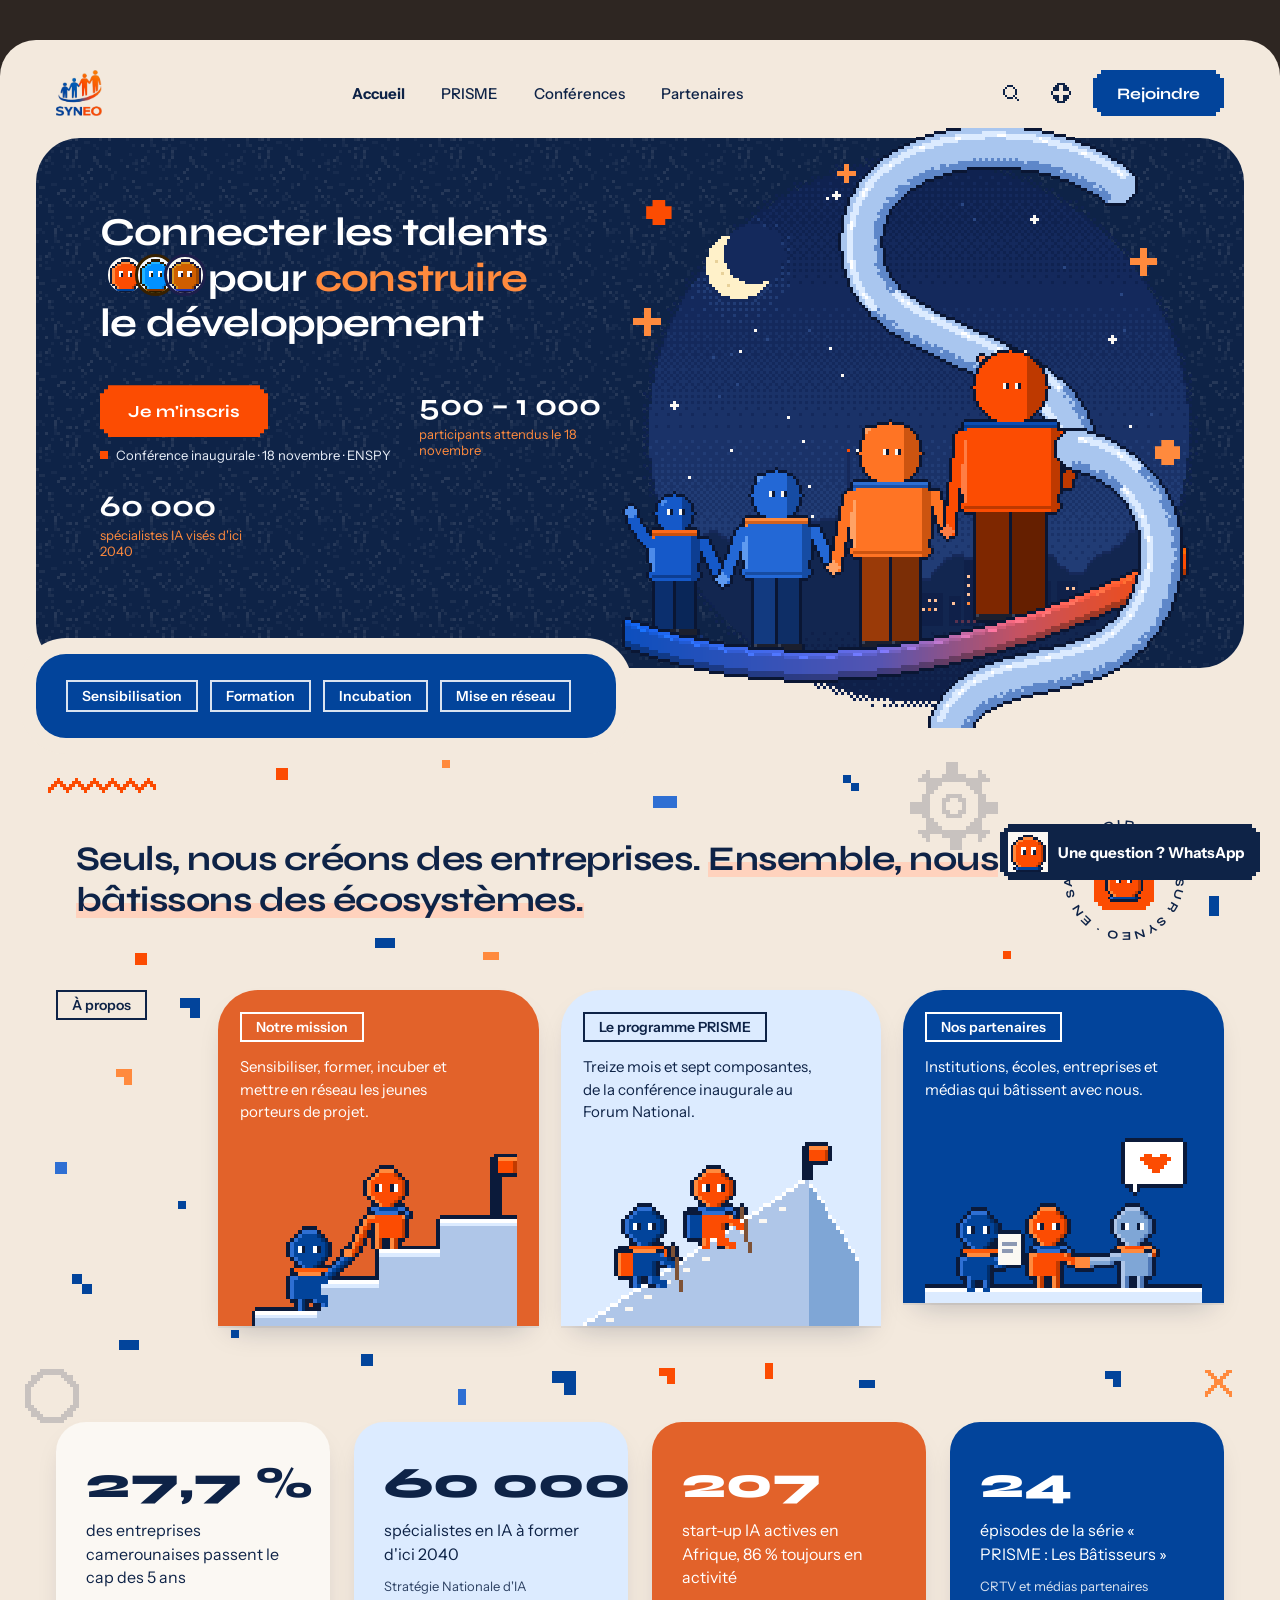
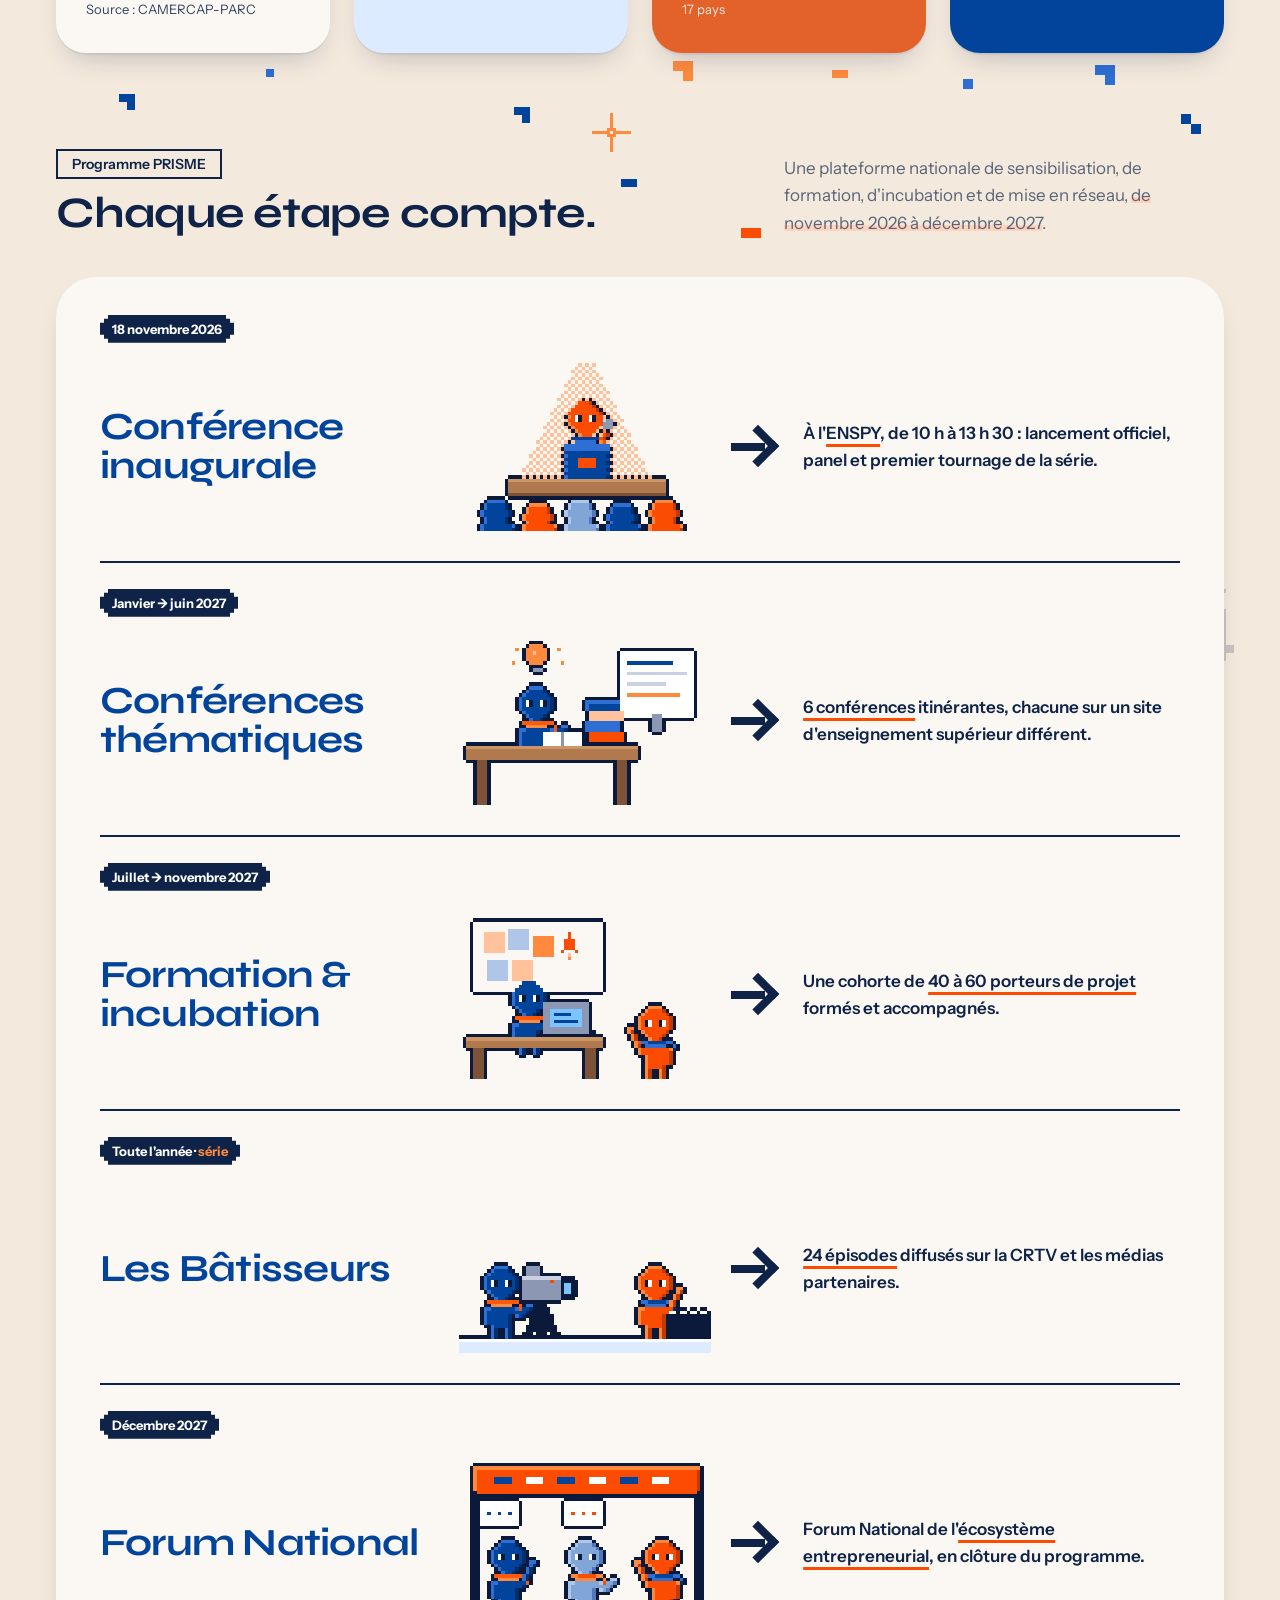
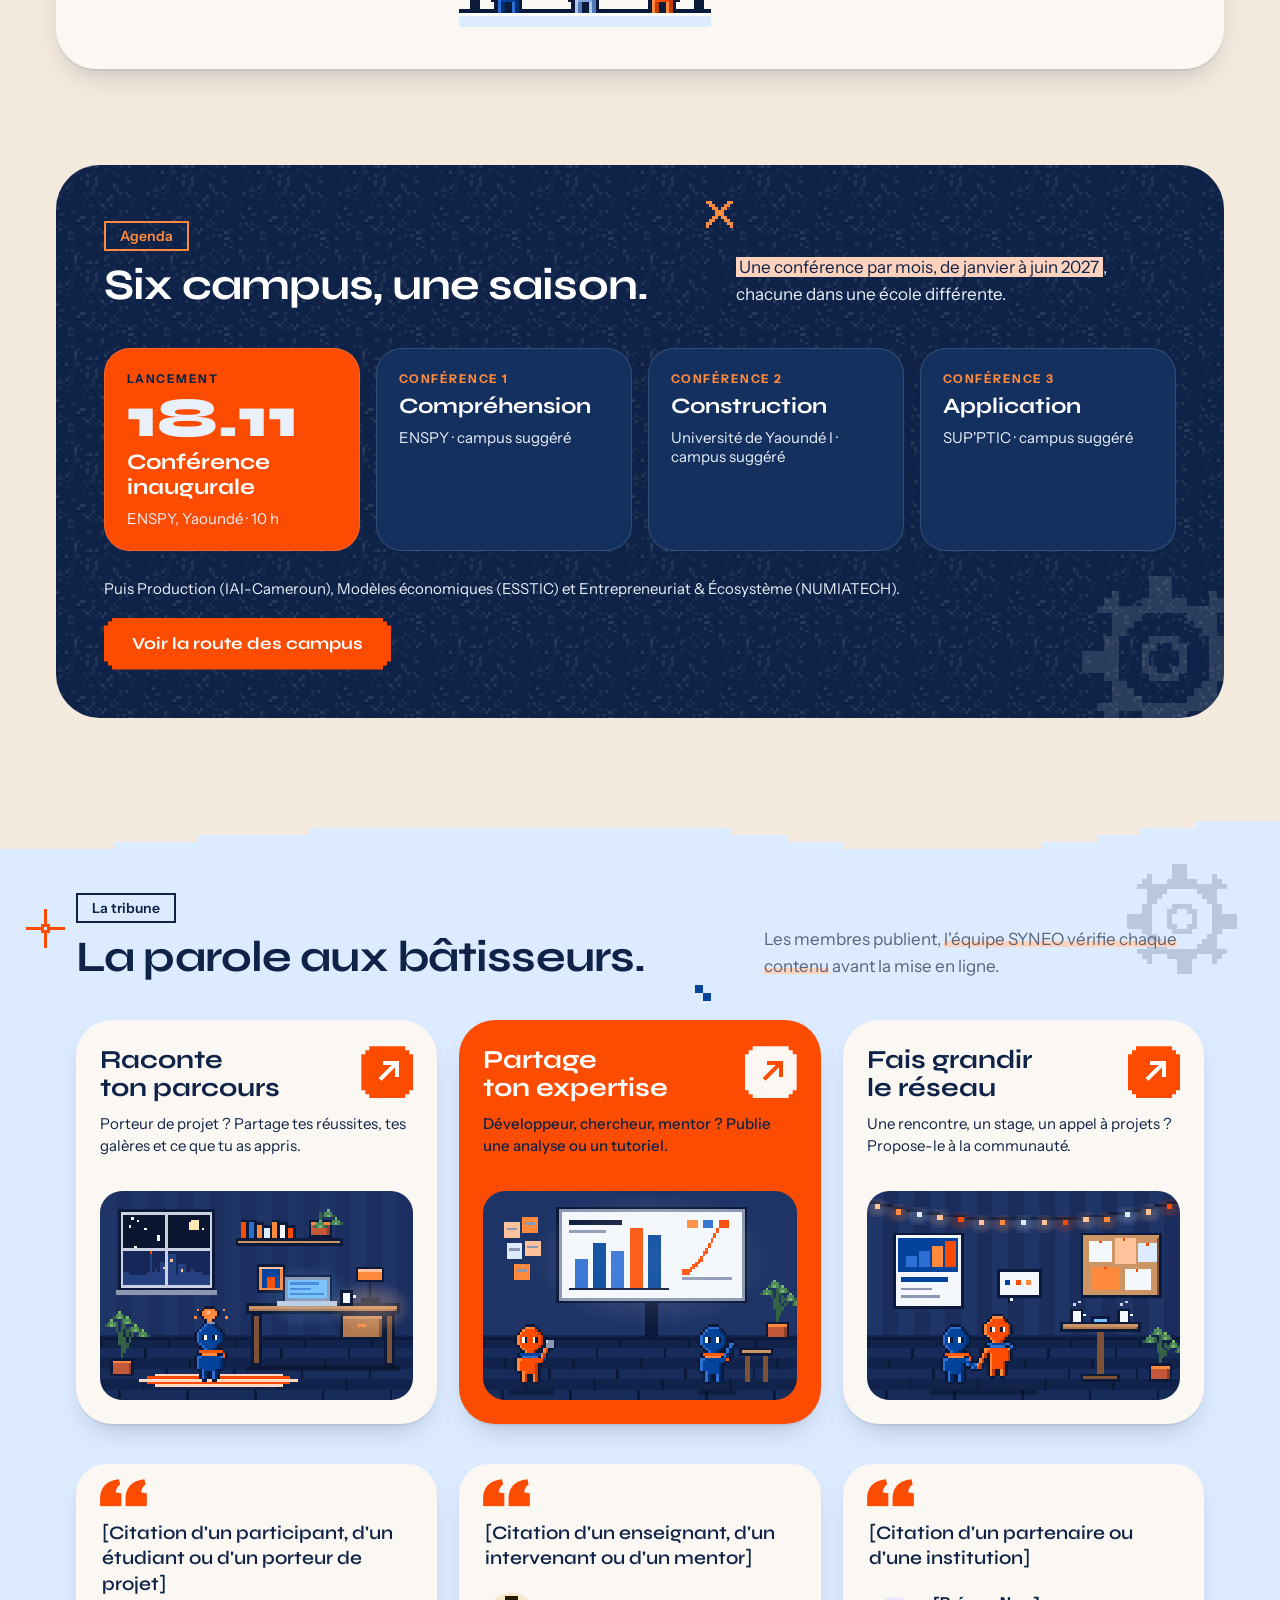
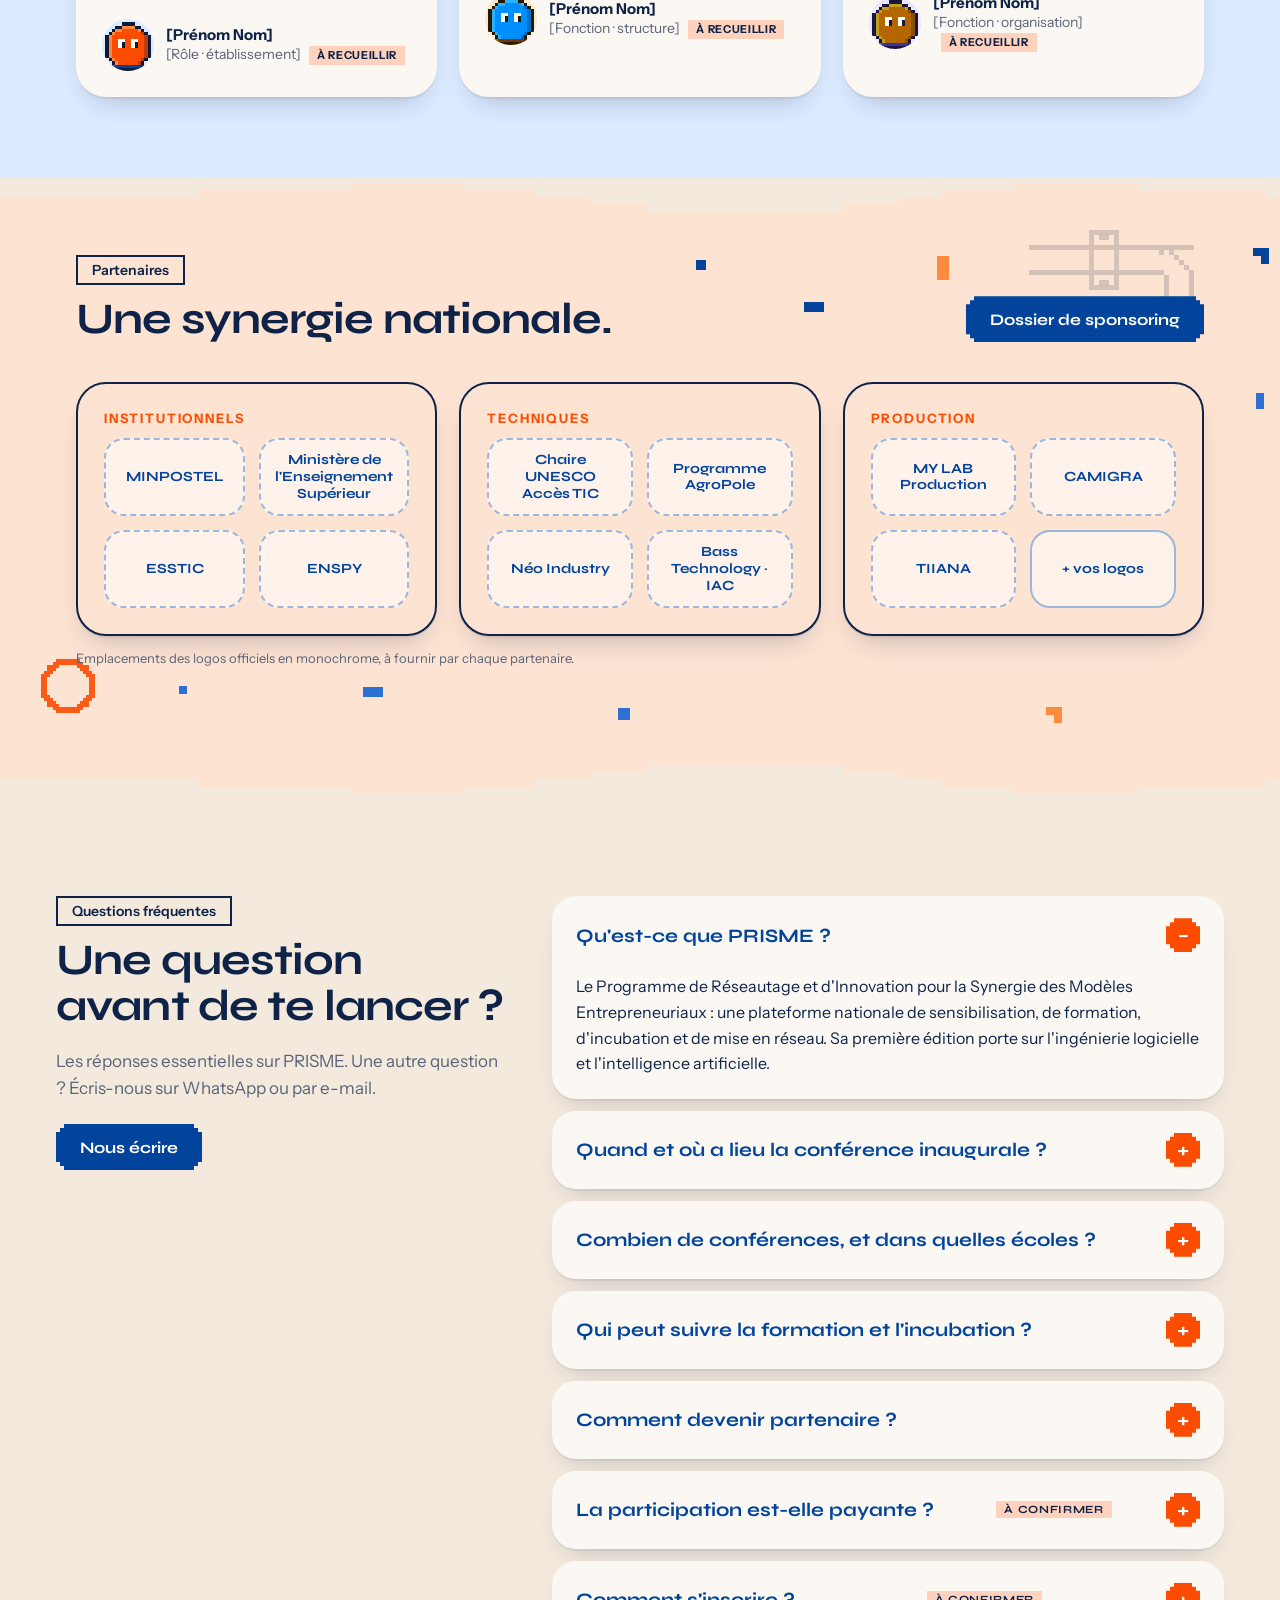
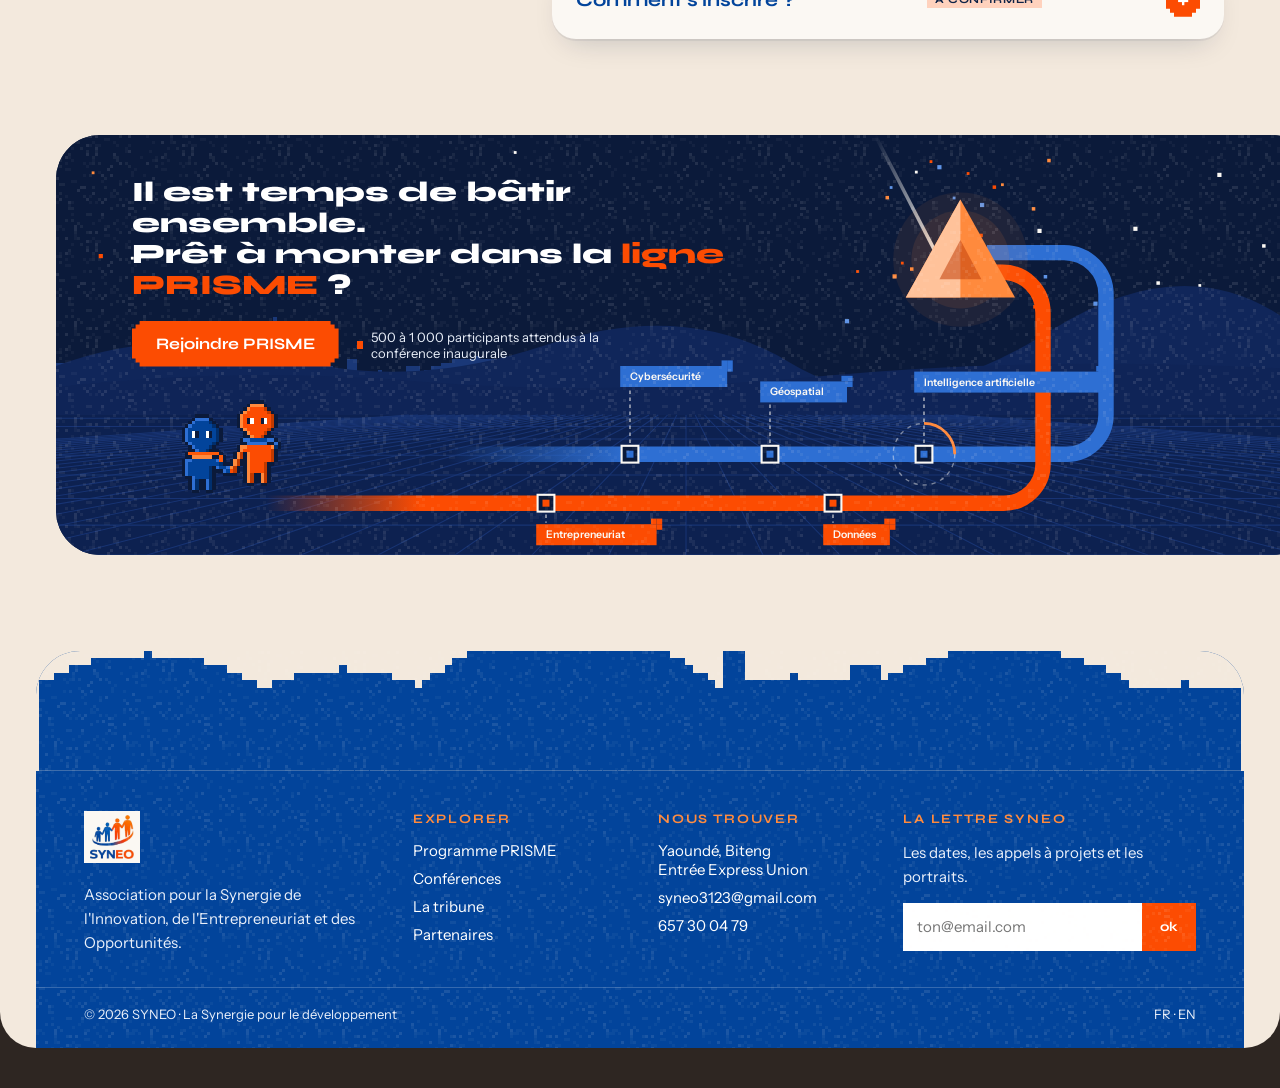
==== commit 0d2542c9: "feat(design): retours de revue (contraste, profondeur, témoignages, FAQ, logos) - Contraste renforcé" ====
--- a/docs/design/maquette-accueil-v2.html
+++ b/docs/design/maquette-accueil-v2.html
@@ -250,6 +250,57 @@
 .prow .mas{width:252px;height:auto;margin:0;align-self:center;image-rendering:pixelated}
 @media (max-width:1000px){.prow{grid-template-columns:1fr 200px minmax(0,1fr)}.prow .mas{width:200px}}
 @media (max-width:900px){.prow .mas{display:block;width:100%;max-width:300px}}
+
+/* Contraste et aération */
+.agenda .sec-head p,.agenda .more p,.tile span,.foot p,.legal,.ligne p{color:#EAF0FA!important}
+.tile span{font-size:15px}
+.stats{gap:24px}
+.st{padding:40px 30px 36px}
+.st b{margin-bottom:6px}
+.st span{margin-top:14px;font-size:16px}
+.st small{margin-top:12px;font-size:13px;opacity:.85}
+/* Profondeur : ombres douces, survol relevé */
+.c,.st,.tc,.tile,.pt,.prog-box{box-shadow:0 2px 0 rgba(11,26,58,.06),0 14px 30px -14px rgba(11,26,58,.28);transition:transform .2s steps(3),box-shadow .2s steps(3)}
+.st:hover,.pt:hover,.c:hover{transform:translateY(-4px);box-shadow:0 2px 0 rgba(11,26,58,.08),0 22px 38px -14px rgba(11,26,58,.38)}
+.agenda .tile{box-shadow:none;border:1px solid rgba(255,255,255,.14)}
+.agenda .tile:hover{border-color:rgba(255,255,255,.4)}
+/* Micro-textes sous les boutons */
+.cta{display:flex;flex-direction:column;align-items:flex-start;gap:10px}
+.micro{font-size:13px;color:#EAF0FA;display:flex;align-items:center;gap:8px}
+.micro::before{content:"";width:8px;height:8px;background:var(--orange)}
+.ligne .micro{margin-top:14px}
+/* Témoignages */
+.quotes{display:grid;grid-template-columns:repeat(3,minmax(0,1fr));gap:22px;margin-top:40px}
+.q{position:relative;background:var(--creme);border-radius:30px;padding:56px 26px 26px;box-shadow:0 2px 0 rgba(11,26,58,.06),0 14px 30px -14px rgba(11,26,58,.28)}
+.q::before{content:"\201C";position:absolute;left:22px;top:6px;font-family:Syne,sans-serif;font-weight:800;font-size:84px;line-height:1;color:var(--orange)}
+.q blockquote{margin:0;font-family:Syne,sans-serif;font-weight:600;font-size:19px;line-height:1.35;color:var(--nuit)}
+.q .who{display:flex;align-items:center;gap:12px;margin-top:22px;font-size:14px;line-height:1.35;color:var(--gris)}
+.q .who img{width:52px;height:52px;background:var(--ciel);border-radius:50%;image-rendering:pixelated;flex-shrink:0}
+.q .who b{display:block;color:var(--nuit);font-size:15px}
+.todo{display:inline-block;margin-left:8px;font-size:11px;font-weight:700;letter-spacing:.06em;text-transform:uppercase;background:var(--peche);color:var(--nuit);padding:2px 8px;vertical-align:middle}
+/* Logos partenaires */
+.logos{display:grid;grid-template-columns:repeat(4,minmax(0,1fr));gap:14px;margin-top:22px}
+.logo-slot{height:88px;border:2px dashed #9FB6DB;border-radius:20px;display:flex;align-items:center;justify-content:center;text-align:center;padding:8px 14px;font-family:Syne,sans-serif;font-weight:700;font-size:15px;line-height:1.2;color:var(--bleu);background:rgba(255,255,255,.55)}
+.logo-note{margin:14px 0 0;font-size:13px;color:var(--gris)}
+/* FAQ */
+.faq{display:grid;grid-template-columns:minmax(0,.8fr) minmax(0,1.2fr);gap:48px;align-items:start}
+.faq-list{display:flex;flex-direction:column;gap:12px}
+.faq details{background:var(--creme);border-radius:24px;padding:0 24px;box-shadow:0 2px 0 rgba(11,26,58,.06),0 14px 30px -14px rgba(11,26,58,.22)}
+.faq summary{list-style:none;cursor:pointer;display:flex;justify-content:space-between;align-items:center;gap:16px;padding:22px 0;font-family:Syne,sans-serif;font-weight:700;font-size:19px;color:var(--bleu)}
+.faq summary::-webkit-details-marker{display:none}
+.faq summary::after{content:"+";flex-shrink:0;width:34px;height:34px;display:flex;align-items:center;justify-content:center;background:var(--orange);color:#fff;font-size:22px;clip-path:var(--px);transition:transform .2s steps(3)}
+.faq details[open] summary::after{content:"\2212"}
+.faq details p{margin:0;padding:0 0 22px;font-size:16px;line-height:1.6;color:var(--nuit)}
+.faq-side p{color:var(--gris);font-size:17px;line-height:1.6;margin:18px 0 22px}
+@media (max-width:900px){.quotes,.logos{grid-template-columns:1fr 1fr}.faq{grid-template-columns:1fr;gap:24px}}
+@media (max-width:600px){.quotes,.logos{grid-template-columns:1fr}.st{padding:30px 24px}}
+
+.partners{grid-template-columns:repeat(3,minmax(0,1fr));gap:22px}
+.pt .logos{grid-template-columns:1fr 1fr;margin-top:6px}
+.pt .logo-slot{height:78px;font-size:14px}
+@media (max-width:900px){.partners{grid-template-columns:1fr}}
+/* micro-texte du bandeau à côté du bouton, pour ne pas toucher les personnages */
+.ligne .micro{display:inline-flex;margin:0 0 0 18px;vertical-align:middle;max-width:300px}
 </style>
 </head>
 <body>
@@ -269,7 +320,7 @@
     <div class="copy">
       <h1>Connecter les talents<br><span class="chip" aria-hidden="true"><img src="../../assets/img/mascotte/avatar.svg" alt=""><img src="../../assets/img/mascotte/avatar.svg" alt="" style="filter:hue-rotate(185deg) saturate(1.4)"><img src="../../assets/img/mascotte/avatar.svg" alt="" style="filter:hue-rotate(20deg)"></span> pour <em>construire</em><br>le développement</h1>
       <div class="row">
-        <a class="btn gold" href="#">Je m'inscris</a>
+        <div class="cta"><a class="btn gold" href="#">Je m'inscris</a><small class="micro">Conférence inaugurale · 18 novembre · ENSPY</small></div>
         <div class="stat"><b>500 – 1 000</b><span>participants attendus le 18 novembre</span></div>
         <div class="stat"><b>60 000</b><span>spécialistes IA visés d'ici 2040</span></div>
       </div>
@@ -359,6 +410,11 @@
       <a class="tc hot" href="#"><div class="top"><h3>Partage<br>ton expertise</h3><span class="go" aria-hidden="true"></span></div><p>Développeur, chercheur, mentor ? Publie une analyse ou un tutoriel.</p><img src="../../assets/img/scenes/tribune-expertise.png" alt="Néo présente des graphiques, Syn lève la main"></a>
       <a class="tc" href="#"><div class="top"><h3>Fais grandir<br>le réseau</h3><span class="go" aria-hidden="true"></span></div><p>Une rencontre, un stage, un appel à projets ? Propose-le à la communauté.</p><img src="../../assets/img/scenes/tribune-reseau.png" alt="Syn et Néo dans un espace de rencontre"></a>
     </div>
+    <div class="quotes">
+      <figure class="q" style="margin:0"><blockquote>[Citation d'un participant, d'un étudiant ou d'un porteur de projet]</blockquote><figcaption class="who"><img src="../../assets/img/mascotte/avatar.svg" alt=""><span><b>[Prénom Nom]</b>[Rôle · établissement]<span class="todo">à recueillir</span></span></figcaption></figure>
+      <figure class="q" style="margin:0"><blockquote>[Citation d'un enseignant, d'un intervenant ou d'un mentor]</blockquote><figcaption class="who"><img src="../../assets/img/mascotte/avatar.svg" alt="" style="filter:hue-rotate(185deg) saturate(1.3)"><span><b>[Prénom Nom]</b>[Fonction · structure]<span class="todo">à recueillir</span></span></figcaption></figure>
+      <figure class="q" style="margin:0"><blockquote>[Citation d'un partenaire ou d'une institution]</blockquote><figcaption class="who"><img src="../../assets/img/mascotte/avatar.svg" alt="" style="filter:hue-rotate(30deg)"><span><b>[Prénom Nom]</b>[Fonction · organisation]<span class="todo">à recueillir</span></span></figcaption></figure>
+    </div>
   </section>
 
   </div>
@@ -372,14 +428,31 @@
       <a class="btn dark" href="#">Dossier de sponsoring</a>
     </div>
     <div class="partners">
-      <div class="pt"><strong>Institutionnels</strong><span>MINPOSTEL<br>Ministère de l'Enseignement Supérieur<br>ESSTIC · ENSPY</span></div>
-      <div class="pt"><strong>Techniques</strong><span>Chaire UNESCO Accès TIC<br>Programme AgroPole · Néo Industry<br>Bass Technology · IAC</span></div>
-      <div class="pt"><strong>Production</strong><span>MY LAB Production<br>CAMIGRA<br>TIIANA</span></div>
-    </div>
+      <div class="pt"><strong>Institutionnels</strong><div class="logos"><div class="logo-slot">MINPOSTEL</div><div class="logo-slot">Ministère de l'Enseignement Supérieur</div><div class="logo-slot">ESSTIC</div><div class="logo-slot">ENSPY</div></div></div>
+      <div class="pt"><strong>Techniques</strong><div class="logos"><div class="logo-slot">Chaire UNESCO Accès TIC</div><div class="logo-slot">Programme AgroPole</div><div class="logo-slot">Néo Industry</div><div class="logo-slot">Bass Technology · IAC</div></div></div>
+      <div class="pt"><strong>Production</strong><div class="logos"><div class="logo-slot">MY LAB Production</div><div class="logo-slot">CAMIGRA</div><div class="logo-slot">TIIANA</div><div class="logo-slot" style="border-style:solid">+ vos logos</div></div></div>
+    </div>
+    <p class="logo-note">Emplacements des logos officiels en monochrome, à fournir par chaque partenaire.</p>
   </section>
 
   </div>
   <svg class="wave" viewBox="0 0 1456 64" preserveAspectRatio="none" shape-rendering="crispEdges" aria-hidden="true" style="transform:scaleY(-1)"><path d="M0 64 V24 H16 V24 H32 V24 H48 V24 H64 V24 H80 V24 H96 V24 H112 V24 H128 V24 H144 V24 H160 V24 H176 V24 H192 V24 H208 V24 H224 V16 H240 V16 H256 V16 H272 V16 H288 V16 H304 V16 H320 V16 H336 V16 H352 V16 H368 V16 H384 V16 H400 V8 H416 V8 H432 V8 H448 V8 H464 V8 H480 V8 H496 V8 H512 V8 H528 V16 H544 V16 H560 V16 H576 V16 H592 V16 H608 V24 H624 V24 H640 V24 H656 V24 H672 V32 H688 V32 H704 V32 H720 V32 H736 V40 H752 V40 H768 V40 H784 V40 H800 V40 H816 V40 H832 V40 H848 V40 H864 V40 H880 V40 H896 V40 H912 V40 H928 V40 H944 V40 H960 V32 H976 V32 H992 V32 H1008 V32 H1024 V24 H1040 V24 H1056 V24 H1072 V16 H1088 V16 H1104 V16 H1120 V16 H1136 V16 H1152 V8 H1168 V8 H1184 V8 H1200 V8 H1216 V8 H1232 V8 H1248 V8 H1264 V8 H1280 V8 H1296 V16 H1312 V16 H1328 V16 H1344 V16 H1360 V16 H1376 V16 H1392 V16 H1408 V16 H1424 V16 H1440 V24 H1456 V64 Z" fill="#FCE3D2"/></svg>
+  <!-- FAQ -->
+  <section class="sec" id="faq">
+    <div class="faq">
+      <div class="faq-side"><span class="outline">Questions fréquentes</span><h2 style="margin:12px 0 0;font-family:Syne,sans-serif;font-weight:700;font-size:clamp(30px,3.4vw,48px);line-height:1.05;letter-spacing:-.02em">Une question avant de te lancer&nbsp;?</h2><p>Les réponses essentielles sur PRISME. Une autre question ? Écris-nous sur WhatsApp ou par e-mail.</p><a class="btn dark" href="mailto:syneo3123@gmail.com">Nous écrire</a></div>
+      <div class="faq-list">
+        <details open><summary>Qu'est-ce que PRISME ?</summary><p>Le Programme de Réseautage et d'Innovation pour la Synergie des Modèles Entrepreneuriaux : une plateforme nationale de sensibilisation, de formation, d'incubation et de mise en réseau. Sa première édition porte sur l'ingénierie logicielle et l'intelligence artificielle.</p></details>
+        <details><summary>Quand et où a lieu la conférence inaugurale ?</summary><p>Le 18 novembre 2026 à l'ENSPY, à Yaoundé, de 10 h à 13 h 30. Entre 500 et 1 000 participants sont attendus.</p></details>
+        <details><summary>Combien de conférences, et dans quelles écoles ?</summary><p>Six conférences thématiques, une par mois de janvier à juin 2027, chacune sur un site d'enseignement supérieur différent. Les campus hôtes (ENSPY, Université de Yaoundé I, SUP'PTIC, IAI-Cameroun, ESSTIC, NUMIATECH) sont suggérés et à confirmer.</p></details>
+        <details><summary>Qui peut suivre la formation et l'incubation ?</summary><p>Une cohorte de 40 à 60 porteurs de projet, de juillet à novembre 2027.</p></details>
+        <details><summary>Comment devenir partenaire ?</summary><p>Le dossier de sponsoring présente quatre niveaux de partenariat, de 5 à 30 millions de FCFA et plus. Écris-nous pour le recevoir.</p></details>
+        <details><summary>La participation est-elle payante ?<span class="todo">à confirmer</span></summary><p>Cette information ne figure pas dans les documents reçus. L'équipe SYNEO doit la confirmer avant la mise en ligne.</p></details>
+        <details><summary>Comment s'inscrire ?<span class="todo">à confirmer</span></summary><p>Le mode d'inscription (formulaire, WhatsApp, e-mail) reste à définir par l'équipe.</p></details>
+      </div>
+    </div>
+  </section>
+
   <!-- Ligne PRISME -->
   <section class="sec">
     <div class="ligne">
@@ -452,7 +525,7 @@
       <rect x="164.0" y="-8" width="8" height="8" fill="#FC4C02"/>
       <text x="14" y="20" fill="#FBF8F3" font-family="Instrument Sans" font-weight="600" font-size="15">Entrepreneuriat</text>
     </g></svg>
-      <div class="txt"><h2>Il est temps de bâtir ensemble.<br>Prêt à monter dans la <em>ligne PRISME</em> ?</h2><a class="btn" href="#">Rejoindre PRISME</a></div>
+      <div class="txt"><h2>Il est temps de bâtir ensemble.<br>Prêt à monter dans la <em>ligne PRISME</em> ?</h2><a class="btn" href="#">Rejoindre PRISME</a><small class="micro">500 à 1 000 participants attendus à la conférence inaugurale</small></div>
       <img class="duo" src="../../assets/img/mascotte/duo-main-dans-la-main.svg" alt="">
     </div>
   </section>
@@ -475,7 +548,7 @@
 (function () {
   const COLS = ['#02449B', '#02449B', '#2E6FD3', '#FC4C02', '#FF8A3D'];
   const SHAPES = [[[0,0]], [[0,0]], [[0,0],[1,0]], [[0,0],[0,1]], [[0,0],[1,1]], [[0,0],[1,0],[1,1]]];
-  const OBST = 'h2,h3,p,a,img,.outline,.st,.c,.prog-box,.tc,.pt,.tiles,.badge,.btn,.sec-head > *';
+  const OBST = 'h2,h3,p,a,img,.outline,.st,.c,.prog-box,.tc,.pt,.tiles,.badge,.btn,.sec-head > *, .q, .logo-slot, .faq details, .logo-note, figure';
   function rng(a) { return () => { a |= 0; a = a + 0x6D2B79F5 | 0; let t = Math.imul(a ^ a >>> 15, 1 | a); t = t + Math.imul(t ^ t >>> 7, 61 | t) ^ t; return ((t ^ t >>> 14) >>> 0) / 4294967296; }; }
   function place() {
     const small = innerWidth < 900;
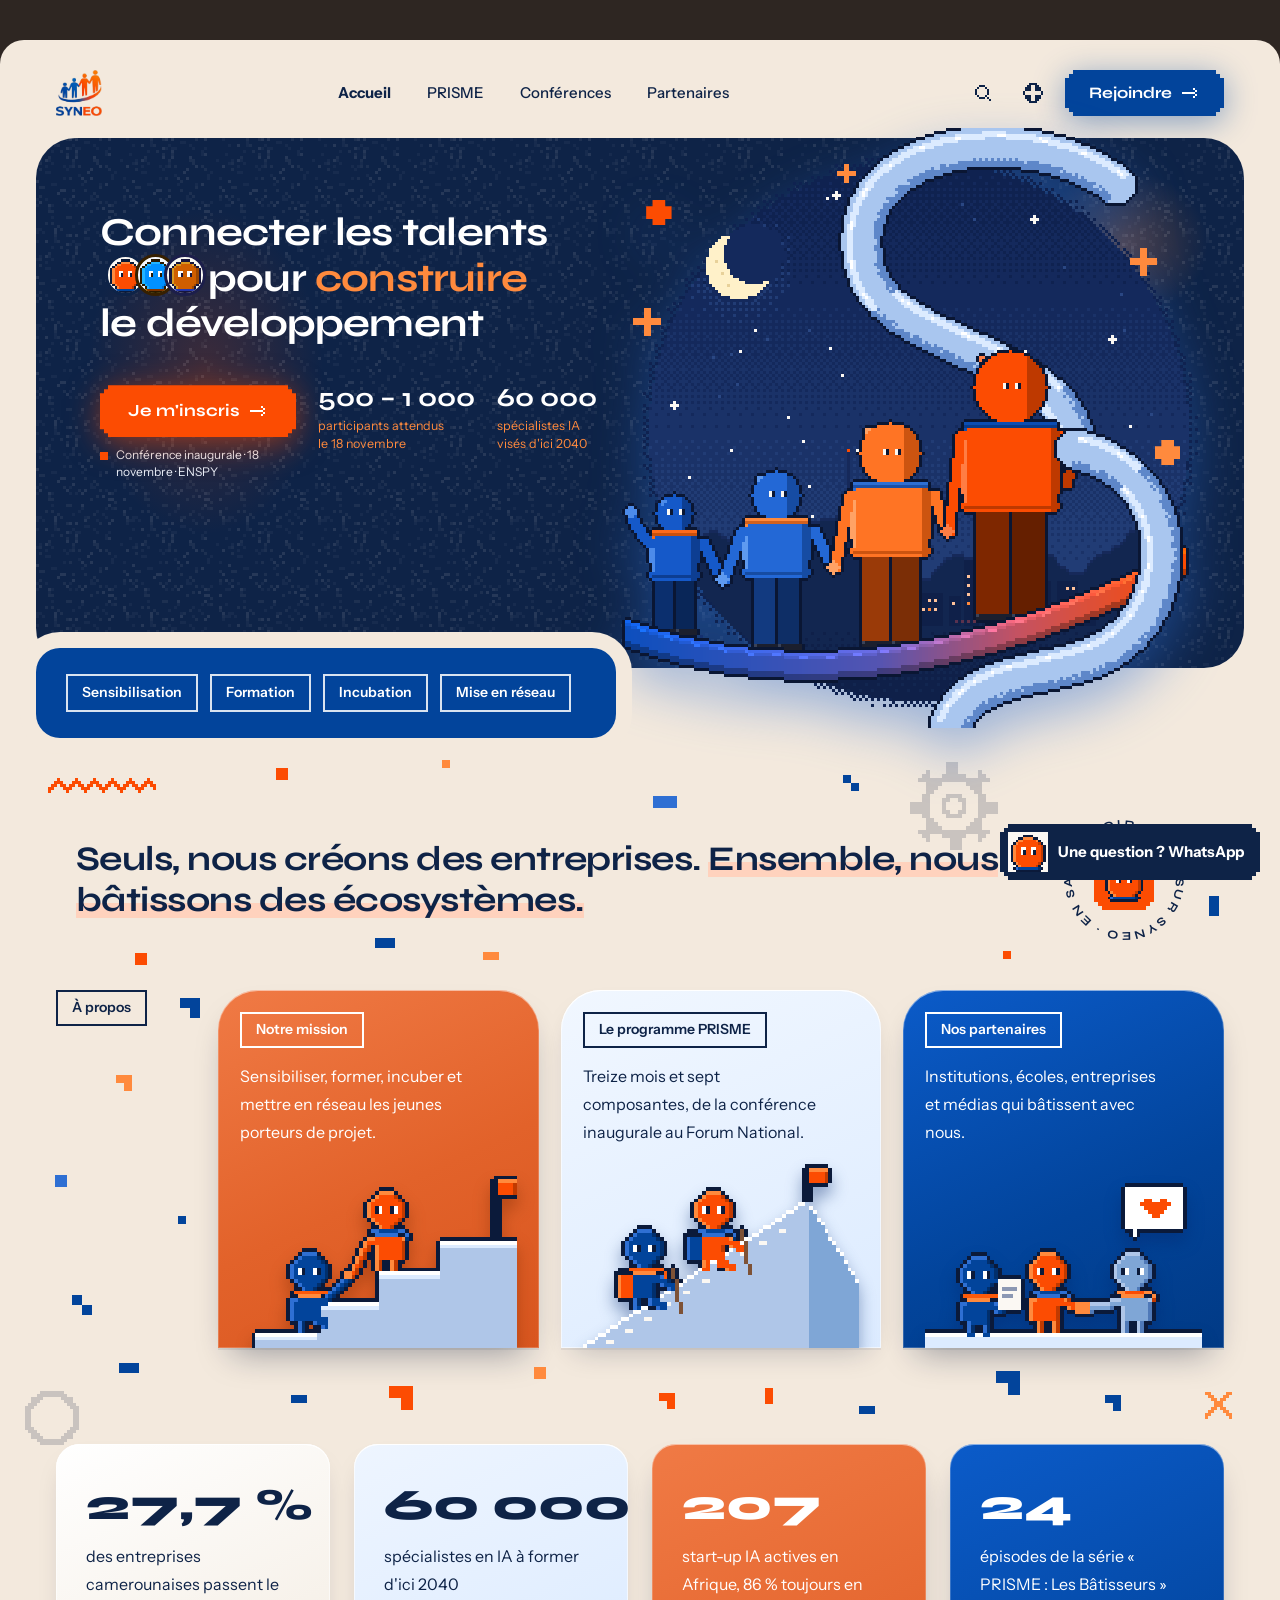
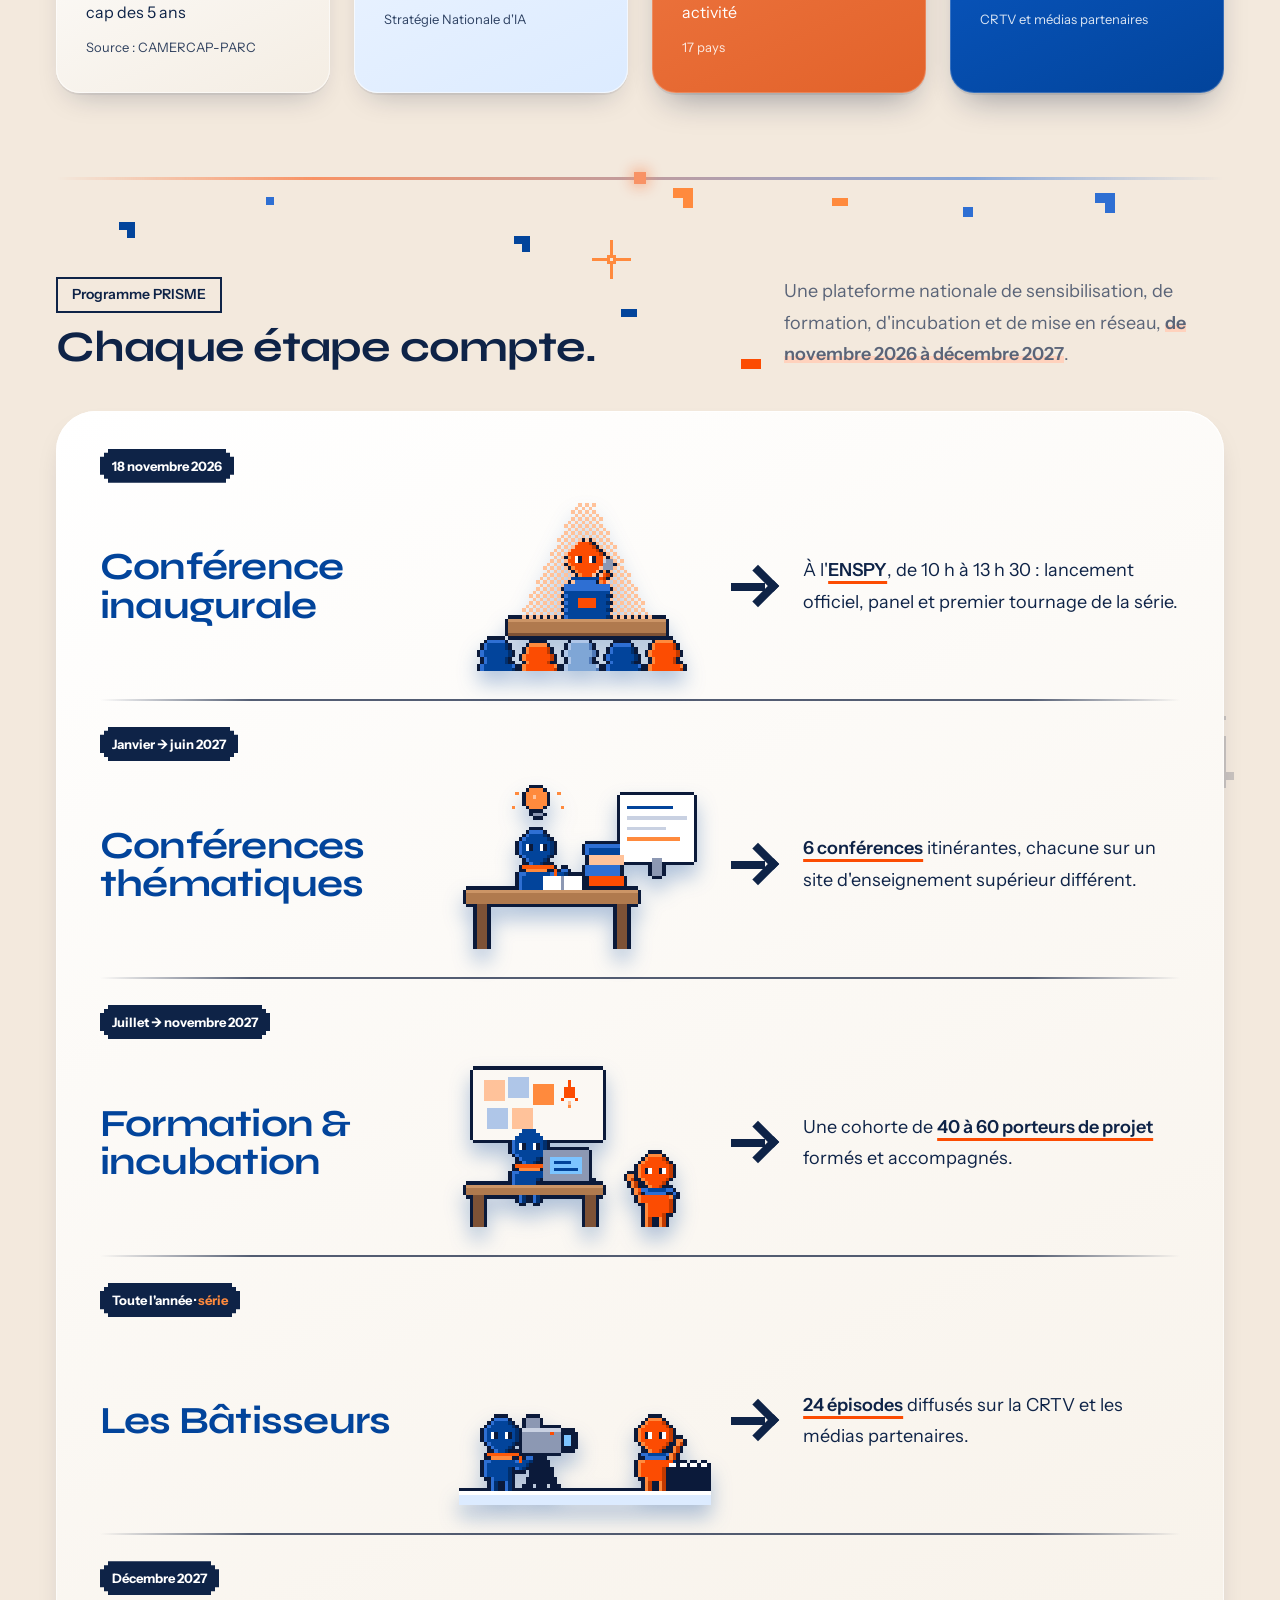
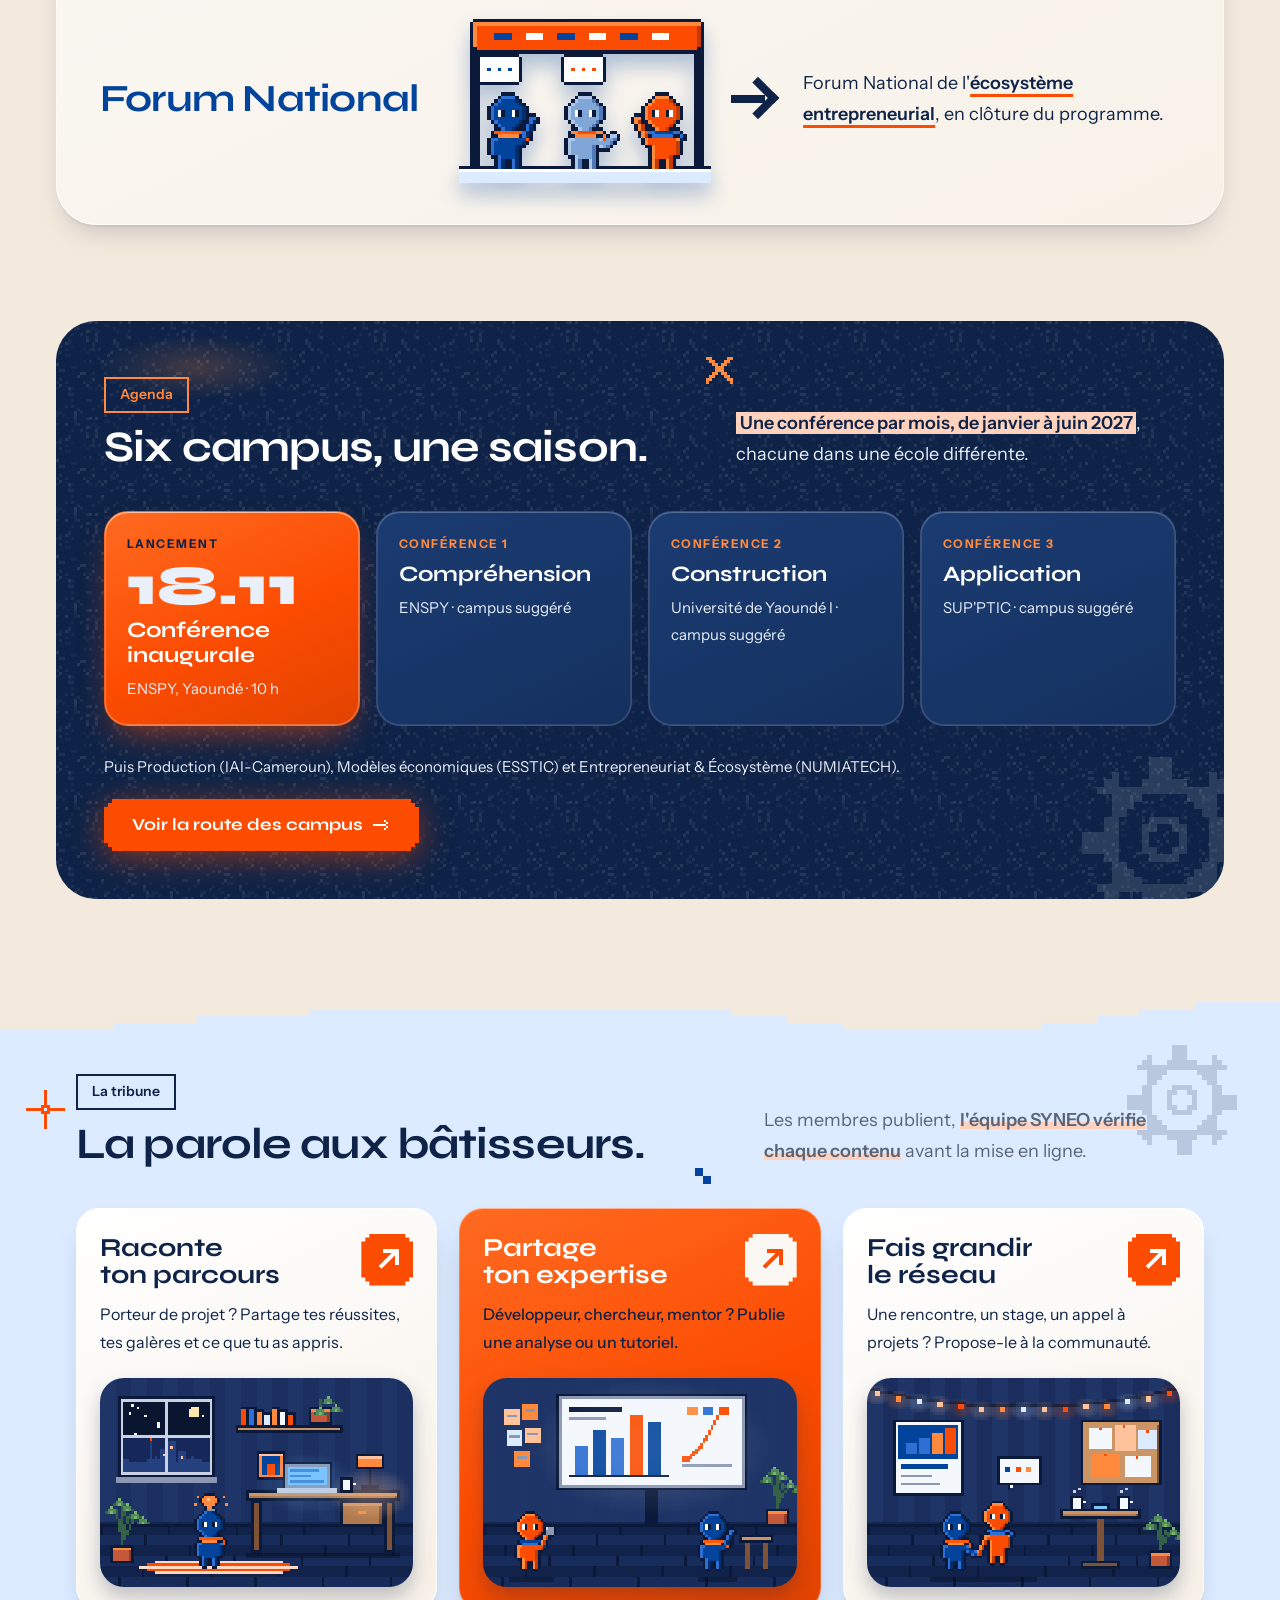
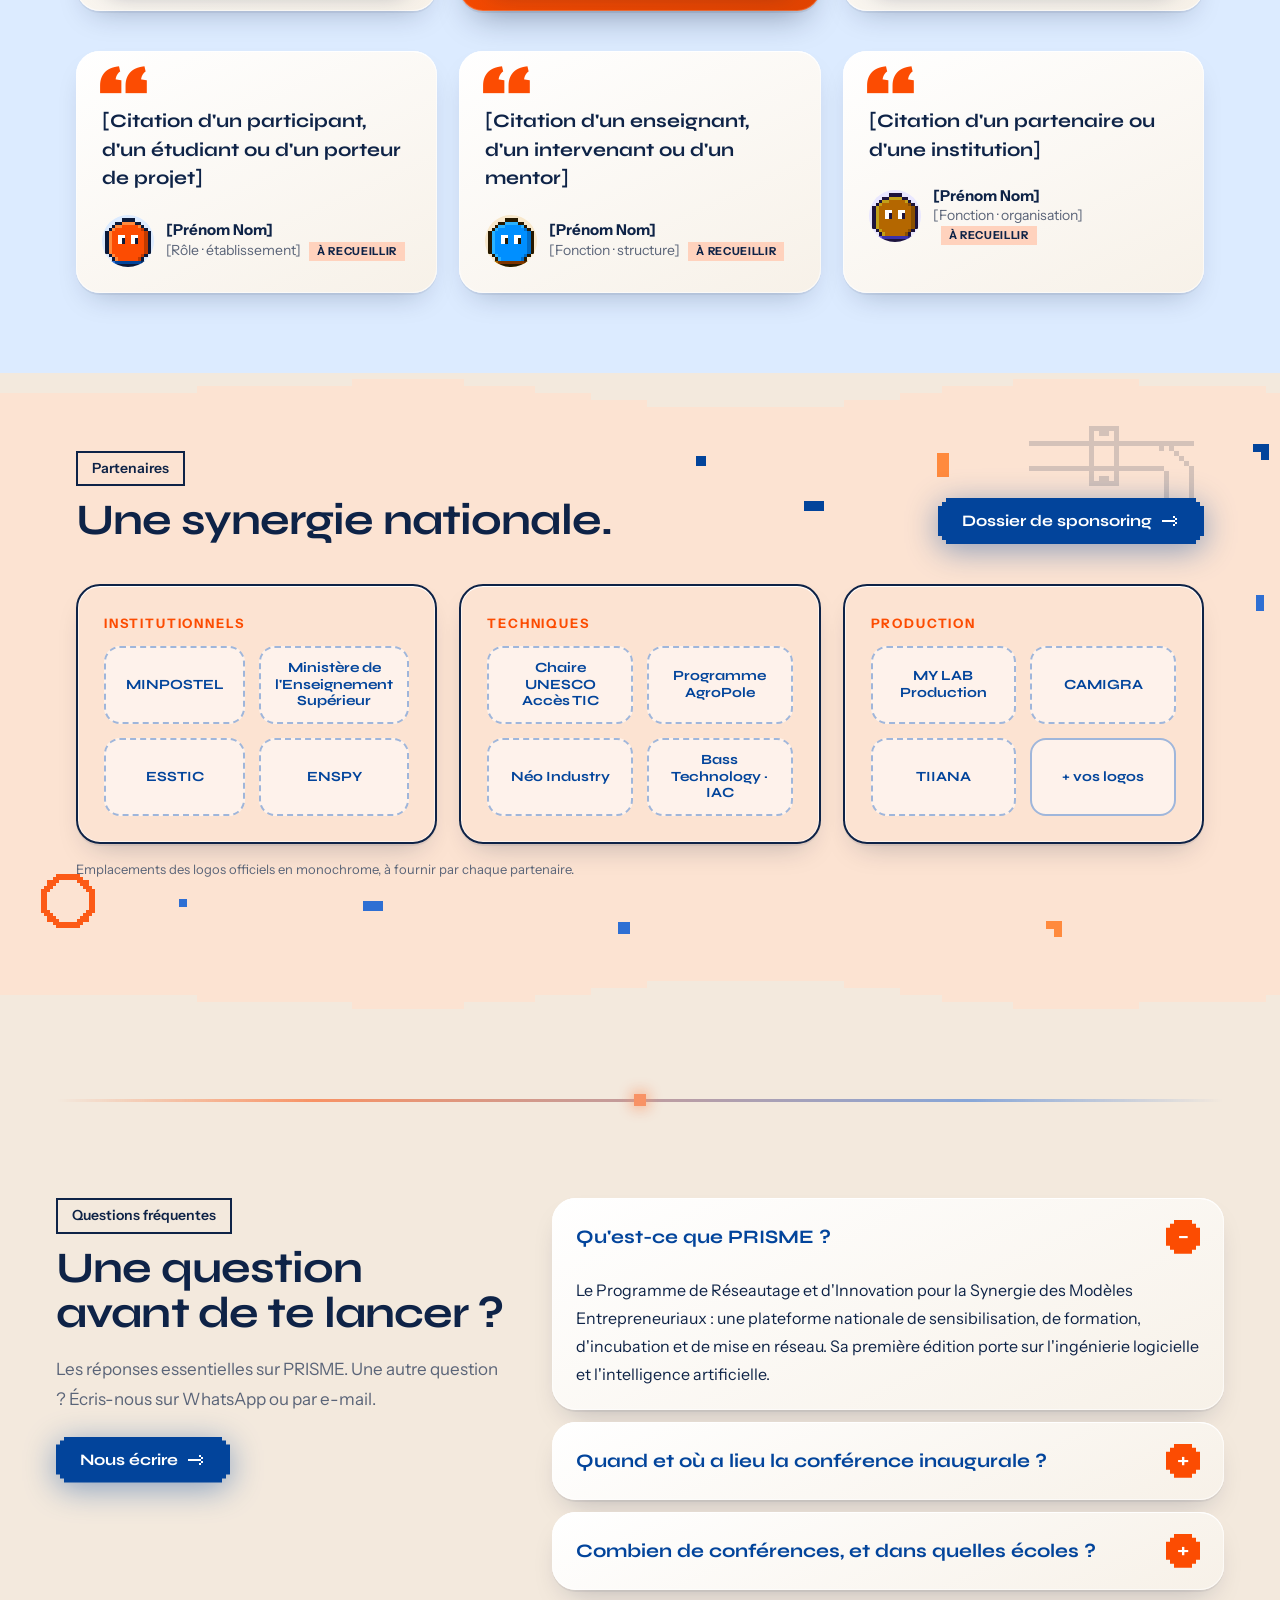
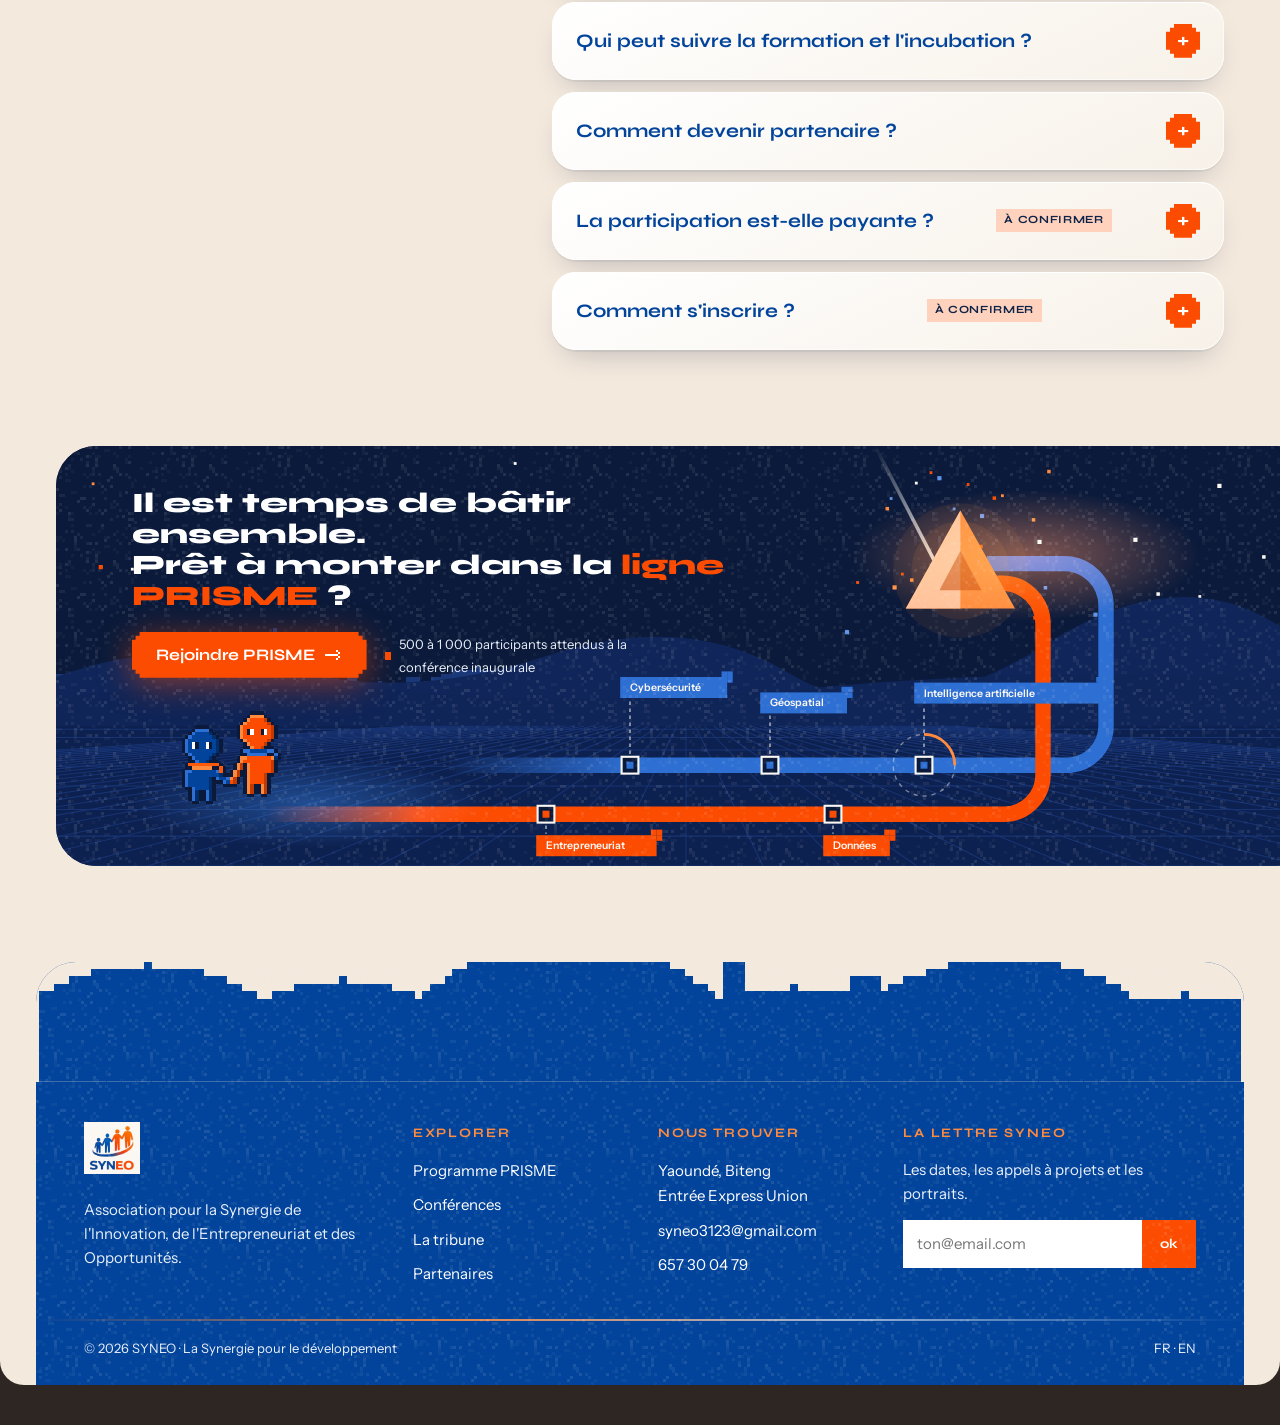
==== commit 8b4eba8d: "style(design): hiérarchie typographique, micro-relief, lueurs, arrondis stricts - Titres en Syne 700" ====
--- a/docs/design/maquette-accueil-v2.html
+++ b/docs/design/maquette-accueil-v2.html
@@ -12,7 +12,7 @@
 *{box-sizing:border-box}
 body{margin:0;background:#2E2622;font-family:'Instrument Sans',system-ui,sans-serif;color:var(--nuit)}
 img.px{image-rendering:pixelated;display:block}
-.page{max-width:1360px;margin:40px auto;background:var(--bg);border-radius:36px;padding:26px 36px 0;overflow:hidden}
+.page{max-width:1360px;margin:40px auto;background:var(--bg);border-radius:24px;padding:26px 36px 0;overflow:hidden}
 nav{display:flex;align-items:center;justify-content:space-between;padding:4px 20px 22px}
 .brand img{height:46px;display:block}
 nav ul{display:flex;gap:36px;list-style:none;margin:0;padding:0;font-size:15px;font-weight:500}
@@ -26,7 +26,7 @@
 
 /* ---------- Haut de page ---------- */
 .hero{position:relative;display:grid;grid-template-columns:1fr 1fr;min-height:600px}
-.card{position:absolute;inset:0 0 70px 0;background:var(--nuit);border-radius:44px;overflow:hidden}
+.card{position:absolute;inset:0 0 70px 0;background:var(--nuit);border-radius:40px;overflow:hidden}
 .card::after{content:"";position:absolute;inset:0;pointer-events:none}
 .copy{position:relative;padding:72px 0 0 64px;color:#fff;z-index:3}
 h1{margin:0;font-family:Syne,sans-serif;font-weight:700;font-size:clamp(30px,3.1vw,44px);line-height:1.12;letter-spacing:-.02em}
@@ -50,7 +50,7 @@
 @keyframes blink{50%{opacity:0;transform:scale(.6)}}
 .coin{position:absolute;width:4%;aspect-ratio:1;background:var(--orange);clip-path:polygon(25% 0,75% 0,75% 25%,100% 25%,100% 75%,75% 75%,75% 100%,25% 100%,25% 75%,0 75%,0 25%,25% 25%);animation:bob 2.4s steps(3) infinite}
 @keyframes bob{50%{transform:translateY(-10px)}}
-.tags{position:absolute;left:0;bottom:0;width:48%;background:var(--bleu);border-radius:30px;padding:26px 30px;display:flex;flex-wrap:wrap;gap:12px;z-index:3;box-shadow:0 0 0 16px var(--bg)}
+.tags{position:absolute;left:0;bottom:0;width:48%;background:var(--bleu);border-radius:24px;padding:26px 30px;display:flex;flex-wrap:wrap;gap:12px;z-index:3;box-shadow:0 0 0 16px var(--bg)}
 .tags span{border:2px solid rgba(255,255,255,.85);color:#fff;padding:5px 14px;font-size:14px;font-weight:600}
 
 /* ---------- Mission ---------- */
@@ -110,12 +110,12 @@
 .prow .desc u{text-decoration-color:var(--orange);text-decoration-thickness:3px;text-underline-offset:5px}
 
 /* Agenda : bloc nuit arrondi, tuiles dates */
-.agenda{background:var(--nuit);border-radius:44px;padding:56px 48px 48px;color:#fff;position:relative;overflow:hidden}
+.agenda{background:var(--nuit);border-radius:40px;padding:56px 48px 48px;color:#fff;position:relative;overflow:hidden}
 .agenda::after{content:"";position:absolute;inset:0;background-image:radial-gradient(rgba(255,255,255,.05) 1px,transparent 1px);background-size:8px 8px;pointer-events:none}
 .agenda .sec-head p{color:#C9D3E6}
 .agenda .hl{background:var(--or);color:var(--nuit);padding:0 .2em;-webkit-box-decoration-break:clone;box-decoration-break:clone}
 .tiles{display:grid;grid-template-columns:repeat(4,minmax(0,1fr));gap:16px;position:relative;z-index:1}
-.tile{background:#14305F;border-radius:26px;padding:22px;display:flex;flex-direction:column;gap:8px;text-decoration:none;color:#fff;transition:transform .2s steps(2)}
+.tile{background:#14305F;border-radius:24px;padding:22px;display:flex;flex-direction:column;gap:8px;text-decoration:none;color:#fff;transition:transform .2s steps(2)}
 .tile:hover{transform:translateY(-6px)}
 .tile.hot{background:var(--orange)}
 .tile small{font-size:12px;font-weight:700;letter-spacing:.12em;text-transform:uppercase;color:var(--or)}
@@ -129,7 +129,7 @@
 
 /* Tribune */
 .trib{display:grid;grid-template-columns:repeat(3,minmax(0,1fr));gap:22px}
-.tc{border-radius:36px;padding:26px 24px 24px;display:flex;flex-direction:column;gap:12px;text-decoration:none;color:var(--nuit);background:var(--creme);transition:transform .2s steps(2)}
+.tc{border-radius:24px;padding:26px 24px 24px;display:flex;flex-direction:column;gap:12px;text-decoration:none;color:var(--nuit);background:var(--creme);transition:transform .2s steps(2)}
 .tc:hover{transform:translateY(-6px)}
 .tc.hot{background:var(--orange);color:#fff}
 .tc .top{display:flex;justify-content:space-between;align-items:flex-start;gap:12px}
@@ -141,11 +141,11 @@
 .go::before{content:"";position:absolute;left:16px;top:24px;width:21px;height:4px;background:#fff;transform:rotate(-45deg)}
 .go::after{content:"";position:absolute;left:22px;top:15px;width:12px;height:12px;border-top:4px solid #fff;border-right:4px solid #fff}
 .tc.hot .go::before{background:var(--orange)}.tc.hot .go::after{border-color:var(--orange)}
-.tc img{width:100%;aspect-ratio:3/2;object-fit:cover;border-radius:22px;image-rendering:pixelated}
+.tc img{width:100%;aspect-ratio:3/2;object-fit:cover;border-radius:24px;image-rendering:pixelated}
 
 /* Chiffres */
 .stats{display:grid;grid-template-columns:repeat(4,minmax(0,1fr));gap:16px}
-.st{border-radius:30px;padding:28px 24px;background:var(--creme)}
+.st{border-radius:24px;padding:28px 24px;background:var(--creme)}
 .st:nth-child(2){background:var(--or)}.st:nth-child(3){background:#E2622A;color:#fff}.st:nth-child(4){background:var(--bleu);color:#fff}
 .st b{display:block;font-family:Syne,sans-serif;font-weight:800;font-size:clamp(34px,3.4vw,50px);line-height:1;white-space:nowrap}
 .st span{display:block;margin-top:10px;font-size:15px;line-height:1.45}
@@ -153,12 +153,12 @@
 
 /* Partenaires */
 .partners{display:grid;grid-template-columns:repeat(3,minmax(0,1fr));gap:22px}
-.pt{border-radius:30px;border:2px solid var(--nuit);padding:26px}
+.pt{border-radius:24px;border:2px solid var(--nuit);padding:26px}
 .pt strong{display:block;font-size:13px;letter-spacing:.14em;text-transform:uppercase;color:var(--orange);margin-bottom:12px}
 .pt span{display:block;font-family:Syne,sans-serif;font-weight:700;font-size:19px;line-height:1.5;color:var(--bleu)}
 
 /* Ligne PRISME */
-.ligne{position:relative;border-radius:44px;overflow:hidden;background:#0B1A3A;aspect-ratio:3/1;min-height:420px}
+.ligne{position:relative;border-radius:40px;overflow:hidden;background:#0B1A3A;aspect-ratio:3/1;min-height:420px}
 .ligne-svg{position:absolute;inset:0;width:100%;height:100%}
 .ligne .txt{position:absolute;left:6%;top:10%;max-width:640px;color:#fff;z-index:2}
 .ligne h2{margin:0 0 20px;font-family:Syne,sans-serif;font-weight:800;font-size:clamp(22px,2.2vw,32px);line-height:1.1}
@@ -167,7 +167,7 @@
 .ligne .duo{position:absolute;left:8.3%;bottom:13%;width:12%;z-index:2;image-rendering:pixelated}
 
 /* Pied de page */
-.foot{margin-top:96px;background:var(--bleu);color:#fff;border-radius:44px 44px 0 0;position:relative;overflow:hidden}
+.foot{margin-top:96px;background:var(--bleu);color:#fff;border-radius:40px 40px 0 0;position:relative;overflow:hidden}
 .foot .sky{display:block;width:100%;height:120px;object-fit:cover;object-position:bottom;background:var(--bg);image-rendering:pixelated}
 .foot .cols{display:grid;grid-template-columns:1.4fr 1fr 1fr 1.4fr;gap:36px;padding:40px 48px 32px}
 .foot h4{margin:0 0 14px;font-family:Syne,sans-serif;font-size:13px;letter-spacing:.14em;text-transform:uppercase;color:var(--or)}
@@ -196,7 +196,7 @@
   .ligne .txt{position:relative;left:auto;top:auto;padding:40px 22px 8px}
   .ligne-svg{position:relative;height:330px;width:990px;max-width:none;align-self:flex-end}
   .ligne .duo{width:100px;left:16px;bottom:22px}
-  .foot{border-radius:30px 30px 0 0}
+  .foot{border-radius:24px 24px 0 0}
   .foot .cols{grid-template-columns:1fr;padding:32px 22px}
   .legal{padding:16px 22px 80px;flex-direction:column;gap:6px}
   .wa span{display:none}.wa{padding:8px}
@@ -271,7 +271,7 @@
 .ligne .micro{margin-top:14px}
 /* Témoignages */
 .quotes{display:grid;grid-template-columns:repeat(3,minmax(0,1fr));gap:22px;margin-top:40px}
-.q{position:relative;background:var(--creme);border-radius:30px;padding:56px 26px 26px;box-shadow:0 2px 0 rgba(11,26,58,.06),0 14px 30px -14px rgba(11,26,58,.28)}
+.q{position:relative;background:var(--creme);border-radius:24px;padding:56px 26px 26px;box-shadow:0 2px 0 rgba(11,26,58,.06),0 14px 30px -14px rgba(11,26,58,.28)}
 .q::before{content:"\201C";position:absolute;left:22px;top:6px;font-family:Syne,sans-serif;font-weight:800;font-size:84px;line-height:1;color:var(--orange)}
 .q blockquote{margin:0;font-family:Syne,sans-serif;font-weight:600;font-size:19px;line-height:1.35;color:var(--nuit)}
 .q .who{display:flex;align-items:center;gap:12px;margin-top:22px;font-size:14px;line-height:1.35;color:var(--gris)}
@@ -280,7 +280,7 @@
 .todo{display:inline-block;margin-left:8px;font-size:11px;font-weight:700;letter-spacing:.06em;text-transform:uppercase;background:var(--peche);color:var(--nuit);padding:2px 8px;vertical-align:middle}
 /* Logos partenaires */
 .logos{display:grid;grid-template-columns:repeat(4,minmax(0,1fr));gap:14px;margin-top:22px}
-.logo-slot{height:88px;border:2px dashed #9FB6DB;border-radius:20px;display:flex;align-items:center;justify-content:center;text-align:center;padding:8px 14px;font-family:Syne,sans-serif;font-weight:700;font-size:15px;line-height:1.2;color:var(--bleu);background:rgba(255,255,255,.55)}
+.logo-slot{height:88px;border:2px dashed #9FB6DB;border-radius:16px;display:flex;align-items:center;justify-content:center;text-align:center;padding:8px 14px;font-family:Syne,sans-serif;font-weight:700;font-size:15px;line-height:1.2;color:var(--bleu);background:rgba(255,255,255,.55)}
 .logo-note{margin:14px 0 0;font-size:13px;color:var(--gris)}
 /* FAQ */
 .faq{display:grid;grid-template-columns:minmax(0,.8fr) minmax(0,1.2fr);gap:48px;align-items:start}
@@ -301,6 +301,82 @@
 @media (max-width:900px){.partners{grid-template-columns:1fr}}
 /* micro-texte du bandeau à côté du bouton, pour ne pas toucher les personnages */
 .ligne .micro{display:inline-flex;margin:0 0 0 18px;vertical-align:middle;max-width:300px}
+
+/* rangée du haut de page : boutons et chiffres sur une seule ligne */
+.hero .row{gap:22px;flex-wrap:nowrap;align-items:flex-start}
+.hero .stat b{font-size:26px;white-space:nowrap}
+.hero .stat span{max-width:128px;font-size:12.5px;line-height:1.45}
+.hero .micro{max-width:178px;font-size:12px;line-height:1.4;align-items:flex-start}
+.hero .micro::before{margin-top:5px;flex-shrink:0}
+@media (max-width:900px){.hero .row{flex-wrap:wrap}.hero .micro{max-width:none}}
+/* ---- Hiérarchie typographique : titres 800, textes 400, interlignes aérés ---- */
+body{font-weight:400;line-height:1.7}
+h1,h2,h3,.sec-head h2,.prow h3,.tc h3,.tile b,.agenda h2,.mission h2,.faq summary{font-weight:700}
+.st b,.tile .big{font-weight:800}
+.prow .desc{font-weight:400;font-size:18px;line-height:1.75}
+.prow .desc u,.sec-head p .hl,p strong{font-weight:600}
+.c p,.tc p,.st span,.tile span,.faq details p,.sec-head p,.faq-side p,.logo-note,.micro{line-height:1.75;font-weight:400}
+.c p,.tc p{font-size:16px}
+.st small{line-height:1.5}
+.q blockquote{font-weight:700;line-height:1.5}
+.sec-head p{font-size:18px}
+
+/* ---- Micro-relief : dégradés légers + filet lumineux ---- */
+.c.o{background:linear-gradient(155deg,#F07A45 0%,#E2622A 55%,#D9561F 100%)}
+.c.b{background:linear-gradient(155deg,#0B5BC9 0%,#02449B 60%,#013A85 100%)}
+.c.g{background:linear-gradient(155deg,#F1F7FF,#DCEBFF)}
+.st:nth-child(1){background:linear-gradient(155deg,#FFFFFF,#F4EDE3)}
+.st:nth-child(2){background:linear-gradient(155deg,#EEF5FF,#DCEBFF)}
+.st:nth-child(3){background:linear-gradient(155deg,#F07A45,#E2622A)}
+.st:nth-child(4){background:linear-gradient(155deg,#0B5BC9,#02449B)}
+.tc,.q,.faq details,.prog-box{background:linear-gradient(155deg,#FFFFFF,#F7F1E8)}
+.tc.hot,.tile.hot{background:linear-gradient(155deg,#FF6A21,#FC4C02 55%,#E04300)}
+.agenda .tile:not(.hot){background:linear-gradient(155deg,#1B3C72,#14305F)}
+.tc,.q,.faq details,.prog-box,.st:nth-child(1),.st:nth-child(2),.c.g,.pt{box-shadow:inset 0 1px 0 rgba(255,255,255,.95),inset 0 0 0 1px rgba(255,255,255,.6),0 2px 0 rgba(11,26,58,.06),0 14px 30px -14px rgba(11,26,58,.28)}
+.c.o,.c.b,.st:nth-child(3),.st:nth-child(4),.tc.hot{box-shadow:inset 0 1px 0 rgba(255,255,255,.4),inset 0 0 0 1px rgba(255,255,255,.2),0 2px 0 rgba(11,26,58,.08),0 18px 34px -14px rgba(11,26,58,.4)}
+.agenda .tile{box-shadow:inset 0 1px 0 rgba(255,255,255,.16),inset 0 0 0 1px rgba(255,255,255,.1)}
+.agenda .tile.hot{box-shadow:inset 0 1px 0 rgba(255,255,255,.45),inset 0 0 0 1px rgba(255,255,255,.25),0 16px 34px -12px rgba(252,76,2,.6)}
+
+/* ---- Lueurs d'ambiance ---- */
+.card::before{content:"";position:absolute;inset:0;pointer-events:none;background:
+  radial-gradient(closest-side at 74% 52%,rgba(46,111,211,.55),rgba(46,111,211,0) 70%),
+  radial-gradient(closest-side at 90% 20%,rgba(255,138,61,.28),rgba(255,138,61,0) 70%),
+  radial-gradient(closest-side at 14% 44%,rgba(252,76,2,.2),rgba(252,76,2,0) 70%)}
+.agenda::before{content:"";position:absolute;inset:0;pointer-events:none;background:
+  radial-gradient(closest-side at 12% 8%,rgba(255,138,61,.22),rgba(255,138,61,0) 70%),
+  radial-gradient(closest-side at 92% 100%,rgba(46,111,211,.5),rgba(46,111,211,0) 70%)}
+.ligne::before{content:"";position:absolute;inset:0;z-index:1;pointer-events:none;mix-blend-mode:screen;background:
+  radial-gradient(closest-side at 77% 26%,rgba(255,138,61,.5),rgba(255,138,61,0) 60%),
+  radial-gradient(closest-side at 20% 85%,rgba(46,111,211,.45),rgba(46,111,211,0) 70%)}
+.foot::before{content:"";position:absolute;left:0;right:0;top:120px;height:220px;pointer-events:none;background:radial-gradient(closest-side at 80% 0,rgba(255,138,61,.28),rgba(255,138,61,0) 70%)}
+/* ombres colorées sous les dessins : effet de lévitation */
+.scene{filter:drop-shadow(0 22px 26px rgba(46,111,211,.45))}
+.c.o img.vig{filter:drop-shadow(0 10px 8px rgba(120,40,0,.4))}
+.c.g img.vig,.c.b img.vig{filter:drop-shadow(0 10px 8px rgba(2,40,110,.4))}
+.prow .mas{filter:drop-shadow(0 12px 10px rgba(2,68,155,.3));animation:float 4.2s steps(4) infinite}
+.prow:nth-child(even) .mas{animation-delay:1.1s}
+.tc img{filter:drop-shadow(0 10px 10px rgba(11,26,58,.25))}
+@keyframes float{50%{transform:translateY(-6px)}}
+@media (prefers-reduced-motion:reduce){.prow .mas{animation:none}}
+
+/* ---- Séparateurs en dégradé de lumière ---- */
+.prow{border-bottom:0;background:linear-gradient(90deg,rgba(11,26,58,0),rgba(11,26,58,.7) 14%,rgba(11,26,58,.7) 86%,rgba(11,26,58,0)) bottom/100% 2px no-repeat}
+.prow:last-child{background:none}
+.divider{height:3px;margin:84px 20px 0;background:linear-gradient(90deg,rgba(252,76,2,0),#FC4C02 22%,#2E6FD3 78%,rgba(46,111,211,0));opacity:.55;position:relative}
+.divider::after{content:"";position:absolute;left:50%;top:-5px;width:12px;height:12px;margin-left:-6px;background:var(--orange);box-shadow:0 0 14px 3px rgba(252,76,2,.6)}
+.legal{position:relative;border-top:0}
+.legal::before{content:"";position:absolute;left:0;right:0;top:0;height:2px;background:linear-gradient(90deg,rgba(255,255,255,0),rgba(255,138,61,.9),rgba(255,255,255,.6),rgba(255,255,255,0))}
+@media (max-width:900px){.divider{margin:56px 0 0}}
+
+/* ---- Boutons : lueur + flèche animée ---- */
+.glow{display:inline-block;filter:drop-shadow(0 6px 16px rgba(252,76,2,.5));transition:filter .2s steps(3)}
+.glow.b{filter:drop-shadow(0 6px 16px rgba(2,68,155,.45))}
+.glow:hover{filter:drop-shadow(0 8px 22px rgba(252,76,2,.75))}
+.glow.b:hover{filter:drop-shadow(0 8px 22px rgba(46,111,211,.7))}
+.btn::after{content:"";flex-shrink:0;width:18px;height:12px;background:currentColor;-webkit-mask:url("data:image/svg+xml,%3Csvg xmlns='http://www.w3.org/2000/svg' viewBox='0 0 18 12' shape-rendering='crispEdges'%3E%3Cpath d='M0 5h13v2H0zM11 1h2v2h2v2h-2V3h-2zM11 11h2V9h2V7h-2v2h-2z'/%3E%3C/svg%3E") center/contain no-repeat;mask:url("data:image/svg+xml,%3Csvg xmlns='http://www.w3.org/2000/svg' viewBox='0 0 18 12' shape-rendering='crispEdges'%3E%3Cpath d='M0 5h13v2H0zM11 1h2v2h2v2h-2V3h-2zM11 11h2V9h2V7h-2v2h-2z'/%3E%3C/svg%3E") center/contain no-repeat;transition:transform .2s steps(3)}
+.btn:hover::after{transform:translateX(5px)}
+.btn.sm::after{width:14px;height:10px}
+@media (prefers-reduced-motion:reduce){.btn:hover::after{transform:none}}
 </style>
 </head>
 <body>
@@ -311,7 +387,7 @@
     <div class="tools">
       <button class="ico" type="button" aria-label="Rechercher"><svg width="20" height="20" viewBox="0 0 10 10" shape-rendering="crispEdges" aria-hidden="true"><path d="M3 1h3v1h1v1h1v3h-1v1h-1v1h-3v-1h-1v-1h-1v-3h1v-1h1zM3 2v1h-1v3h1v1h3v-1h1v-3h-1v-1z M7 7h1v1h1v1h-1v-1h-1z" fill="#0E2347"/></svg></button>
       <button class="ico" type="button" aria-label="Changer de langue"><svg width="20" height="20" viewBox="0 0 10 10" shape-rendering="crispEdges" aria-hidden="true"><path d="M3 0h4v1h1v1h1v2h1v2h-1v2h-1v1h-1v1h-4v-1h-1v-1h-1v-2h-1v-2h1v-2h1v-1h1z" fill="#0E2347"/><path d="M4 1h2v8h-2zM1 4h8v2h-8z" fill="#F3E9DD"/></svg></button>
-      <a class="btn dark" href="#">Rejoindre</a>
+      <span class="glow b"><a class="btn dark" href="#">Rejoindre</a></span>
     </div>
   </nav>
 
@@ -320,7 +396,7 @@
     <div class="copy">
       <h1>Connecter les talents<br><span class="chip" aria-hidden="true"><img src="../../assets/img/mascotte/avatar.svg" alt=""><img src="../../assets/img/mascotte/avatar.svg" alt="" style="filter:hue-rotate(185deg) saturate(1.4)"><img src="../../assets/img/mascotte/avatar.svg" alt="" style="filter:hue-rotate(20deg)"></span> pour <em>construire</em><br>le développement</h1>
       <div class="row">
-        <div class="cta"><a class="btn gold" href="#">Je m'inscris</a><small class="micro">Conférence inaugurale · 18 novembre · ENSPY</small></div>
+        <div class="cta"><span class="glow"><a class="btn gold" href="#">Je m'inscris</a></span><small class="micro">Conférence inaugurale · 18 novembre · ENSPY</small></div>
         <div class="stat"><b>500 – 1 000</b><span>participants attendus le 18 novembre</span></div>
         <div class="stat"><b>60 000</b><span>spécialistes IA visés d'ici 2040</span></div>
       </div>
@@ -364,6 +440,7 @@
     </div>
   </section>
 
+  <div class="divider" aria-hidden="true"></div>
   <!-- Programme PRISME -->
   <section class="sec" id="programme"><div class="bits" data-seed="14" data-n="14" aria-hidden="true"></div><img class="deco" src="../../assets/img/deco/etincelle-or.svg" alt="" style="left:46%;top:60px;width:39px;opacity:1"><img class="deco" src="../../assets/img/deco/tuyau.svg" alt="" style="right:-10px;top:520px;width:160px">
     <div class="sec-head">
@@ -392,7 +469,7 @@
         <a class="tile" href="maquette-conferences.html"><small>Conférence 2</small><b>Construction</b><span>Université de Yaoundé I · campus suggéré</span></a>
         <a class="tile" href="maquette-conferences.html"><small>Conférence 3</small><b>Application</b><span>SUP'PTIC · campus suggéré</span></a>
       </div>
-      <div class="more"><p>Puis Production (IAI-Cameroun), Modèles économiques (ESSTIC) et Entrepreneuriat &amp; Écosystème (NUMIATECH).</p><a class="btn gold" href="maquette-conferences.html">Voir la route des campus</a></div>
+      <div class="more"><p>Puis Production (IAI-Cameroun), Modèles économiques (ESSTIC) et Entrepreneuriat &amp; Écosystème (NUMIATECH).</p><span class="glow"><a class="btn gold" href="maquette-conferences.html">Voir la route des campus</a></span></div>
     </div>
   </section>
 
@@ -425,7 +502,7 @@
   <section class="sec" id="partenaires">
     <div class="sec-head">
       <div><span class="outline">Partenaires</span><h2>Une synergie nationale.</h2></div>
-      <a class="btn dark" href="#">Dossier de sponsoring</a>
+      <span class="glow b"><a class="btn dark" href="#">Dossier de sponsoring</a></span>
     </div>
     <div class="partners">
       <div class="pt"><strong>Institutionnels</strong><div class="logos"><div class="logo-slot">MINPOSTEL</div><div class="logo-slot">Ministère de l'Enseignement Supérieur</div><div class="logo-slot">ESSTIC</div><div class="logo-slot">ENSPY</div></div></div>
@@ -437,10 +514,11 @@
 
   </div>
   <svg class="wave" viewBox="0 0 1456 64" preserveAspectRatio="none" shape-rendering="crispEdges" aria-hidden="true" style="transform:scaleY(-1)"><path d="M0 64 V24 H16 V24 H32 V24 H48 V24 H64 V24 H80 V24 H96 V24 H112 V24 H128 V24 H144 V24 H160 V24 H176 V24 H192 V24 H208 V24 H224 V16 H240 V16 H256 V16 H272 V16 H288 V16 H304 V16 H320 V16 H336 V16 H352 V16 H368 V16 H384 V16 H400 V8 H416 V8 H432 V8 H448 V8 H464 V8 H480 V8 H496 V8 H512 V8 H528 V16 H544 V16 H560 V16 H576 V16 H592 V16 H608 V24 H624 V24 H640 V24 H656 V24 H672 V32 H688 V32 H704 V32 H720 V32 H736 V40 H752 V40 H768 V40 H784 V40 H800 V40 H816 V40 H832 V40 H848 V40 H864 V40 H880 V40 H896 V40 H912 V40 H928 V40 H944 V40 H960 V32 H976 V32 H992 V32 H1008 V32 H1024 V24 H1040 V24 H1056 V24 H1072 V16 H1088 V16 H1104 V16 H1120 V16 H1136 V16 H1152 V8 H1168 V8 H1184 V8 H1200 V8 H1216 V8 H1232 V8 H1248 V8 H1264 V8 H1280 V8 H1296 V16 H1312 V16 H1328 V16 H1344 V16 H1360 V16 H1376 V16 H1392 V16 H1408 V16 H1424 V16 H1440 V24 H1456 V64 Z" fill="#FCE3D2"/></svg>
+  <div class="divider" aria-hidden="true"></div>
   <!-- FAQ -->
   <section class="sec" id="faq">
     <div class="faq">
-      <div class="faq-side"><span class="outline">Questions fréquentes</span><h2 style="margin:12px 0 0;font-family:Syne,sans-serif;font-weight:700;font-size:clamp(30px,3.4vw,48px);line-height:1.05;letter-spacing:-.02em">Une question avant de te lancer&nbsp;?</h2><p>Les réponses essentielles sur PRISME. Une autre question ? Écris-nous sur WhatsApp ou par e-mail.</p><a class="btn dark" href="mailto:syneo3123@gmail.com">Nous écrire</a></div>
+      <div class="faq-side"><span class="outline">Questions fréquentes</span><h2 style="margin:12px 0 0;font-family:Syne,sans-serif;font-weight:700;font-size:clamp(30px,3.4vw,48px);line-height:1.05;letter-spacing:-.02em">Une question avant de te lancer&nbsp;?</h2><p>Les réponses essentielles sur PRISME. Une autre question ? Écris-nous sur WhatsApp ou par e-mail.</p><span class="glow b"><a class="btn dark" href="mailto:syneo3123@gmail.com">Nous écrire</a></span></div>
       <div class="faq-list">
         <details open><summary>Qu'est-ce que PRISME ?</summary><p>Le Programme de Réseautage et d'Innovation pour la Synergie des Modèles Entrepreneuriaux : une plateforme nationale de sensibilisation, de formation, d'incubation et de mise en réseau. Sa première édition porte sur l'ingénierie logicielle et l'intelligence artificielle.</p></details>
         <details><summary>Quand et où a lieu la conférence inaugurale ?</summary><p>Le 18 novembre 2026 à l'ENSPY, à Yaoundé, de 10 h à 13 h 30. Entre 500 et 1 000 participants sont attendus.</p></details>
@@ -525,7 +603,7 @@
       <rect x="164.0" y="-8" width="8" height="8" fill="#FC4C02"/>
       <text x="14" y="20" fill="#FBF8F3" font-family="Instrument Sans" font-weight="600" font-size="15">Entrepreneuriat</text>
     </g></svg>
-      <div class="txt"><h2>Il est temps de bâtir ensemble.<br>Prêt à monter dans la <em>ligne PRISME</em> ?</h2><a class="btn" href="#">Rejoindre PRISME</a><small class="micro">500 à 1 000 participants attendus à la conférence inaugurale</small></div>
+      <div class="txt"><h2>Il est temps de bâtir ensemble.<br>Prêt à monter dans la <em>ligne PRISME</em> ?</h2><span class="glow"><a class="btn" href="#">Rejoindre PRISME</a></span><small class="micro">500 à 1 000 participants attendus à la conférence inaugurale</small></div>
       <img class="duo" src="../../assets/img/mascotte/duo-main-dans-la-main.svg" alt="">
     </div>
   </section>
